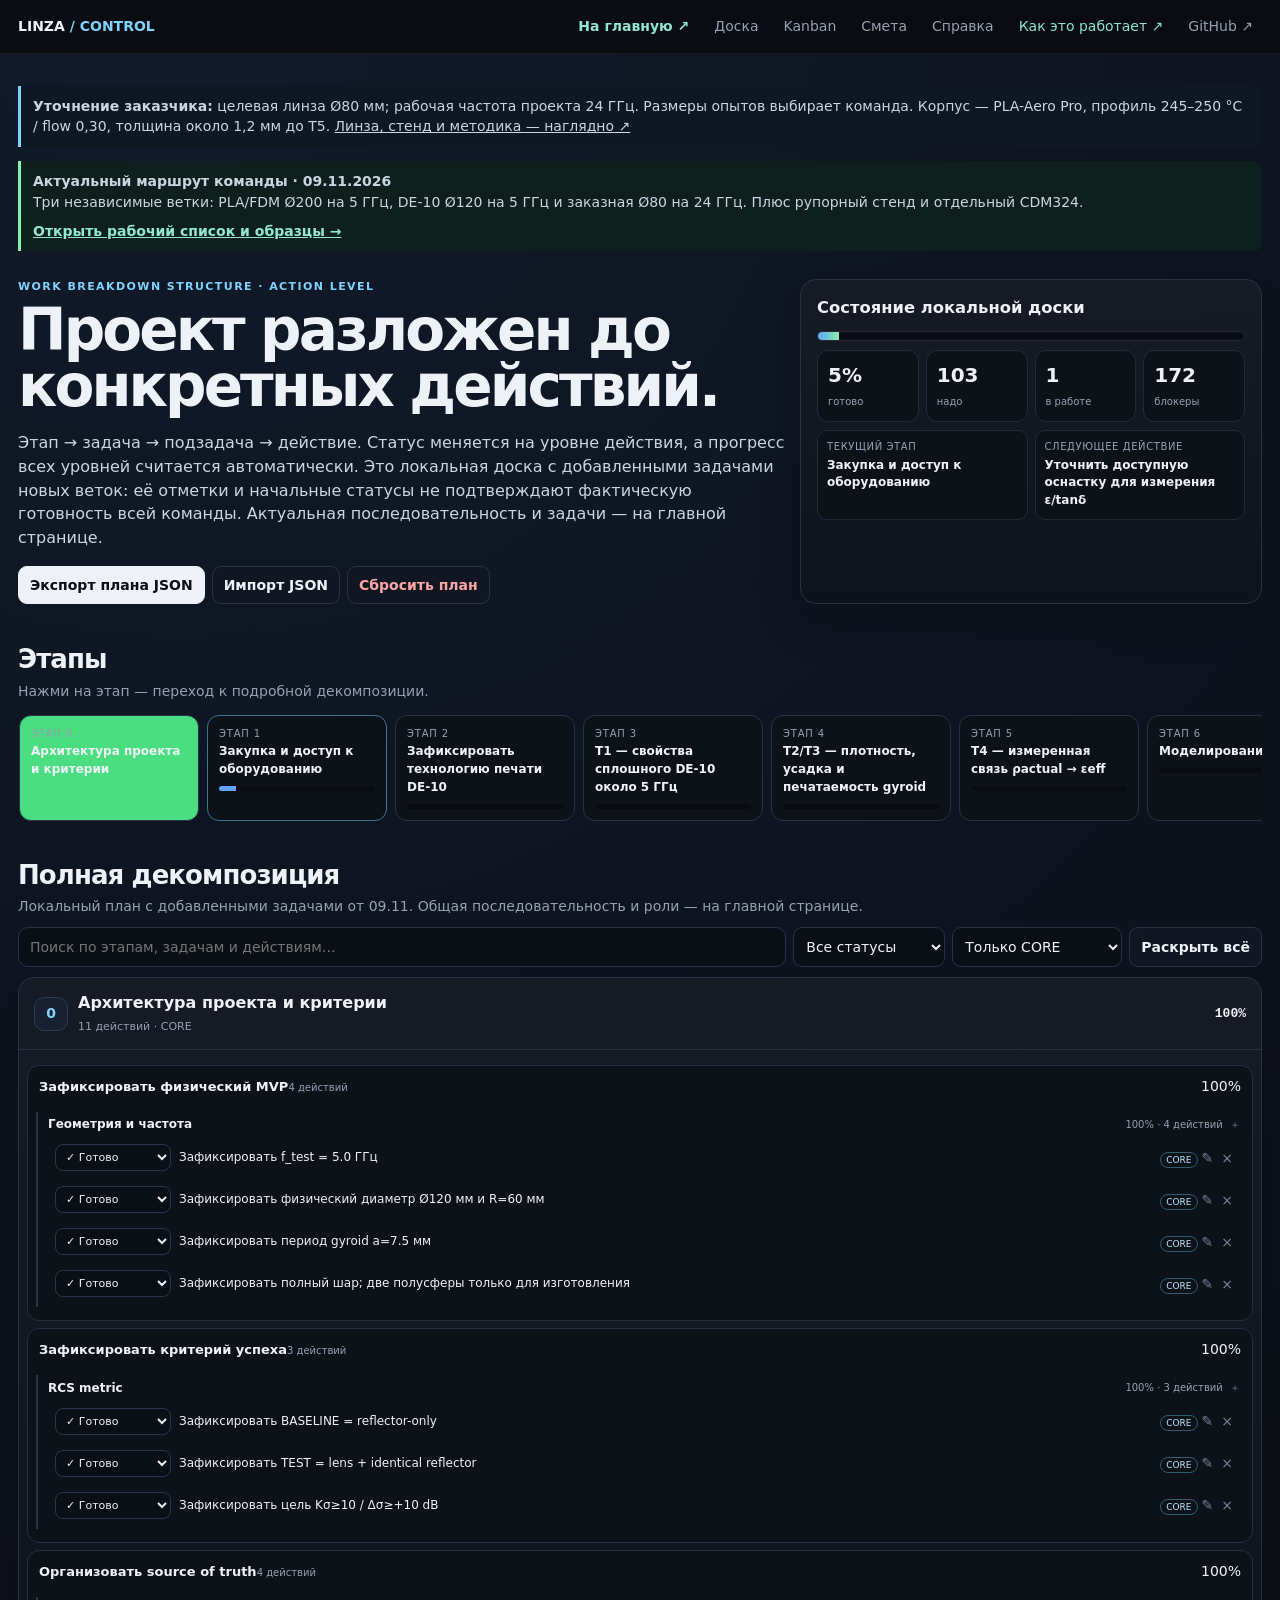
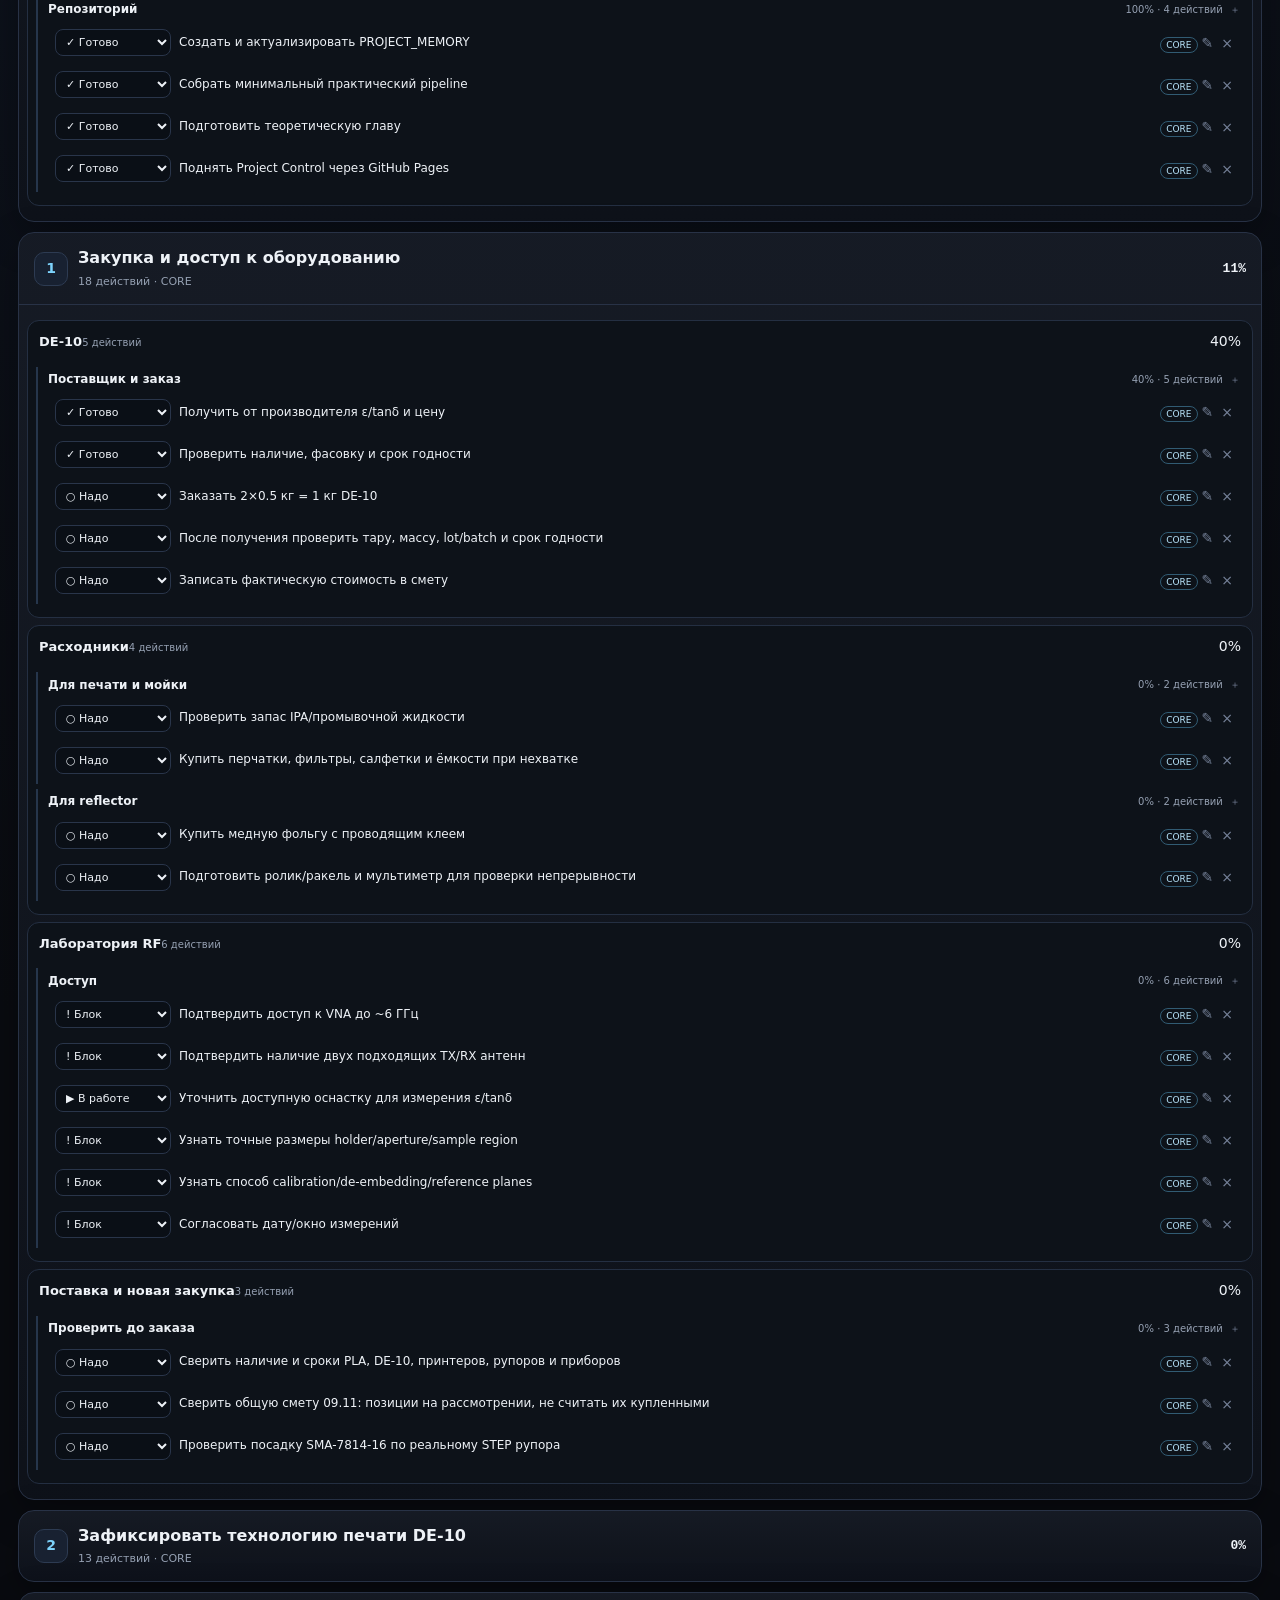
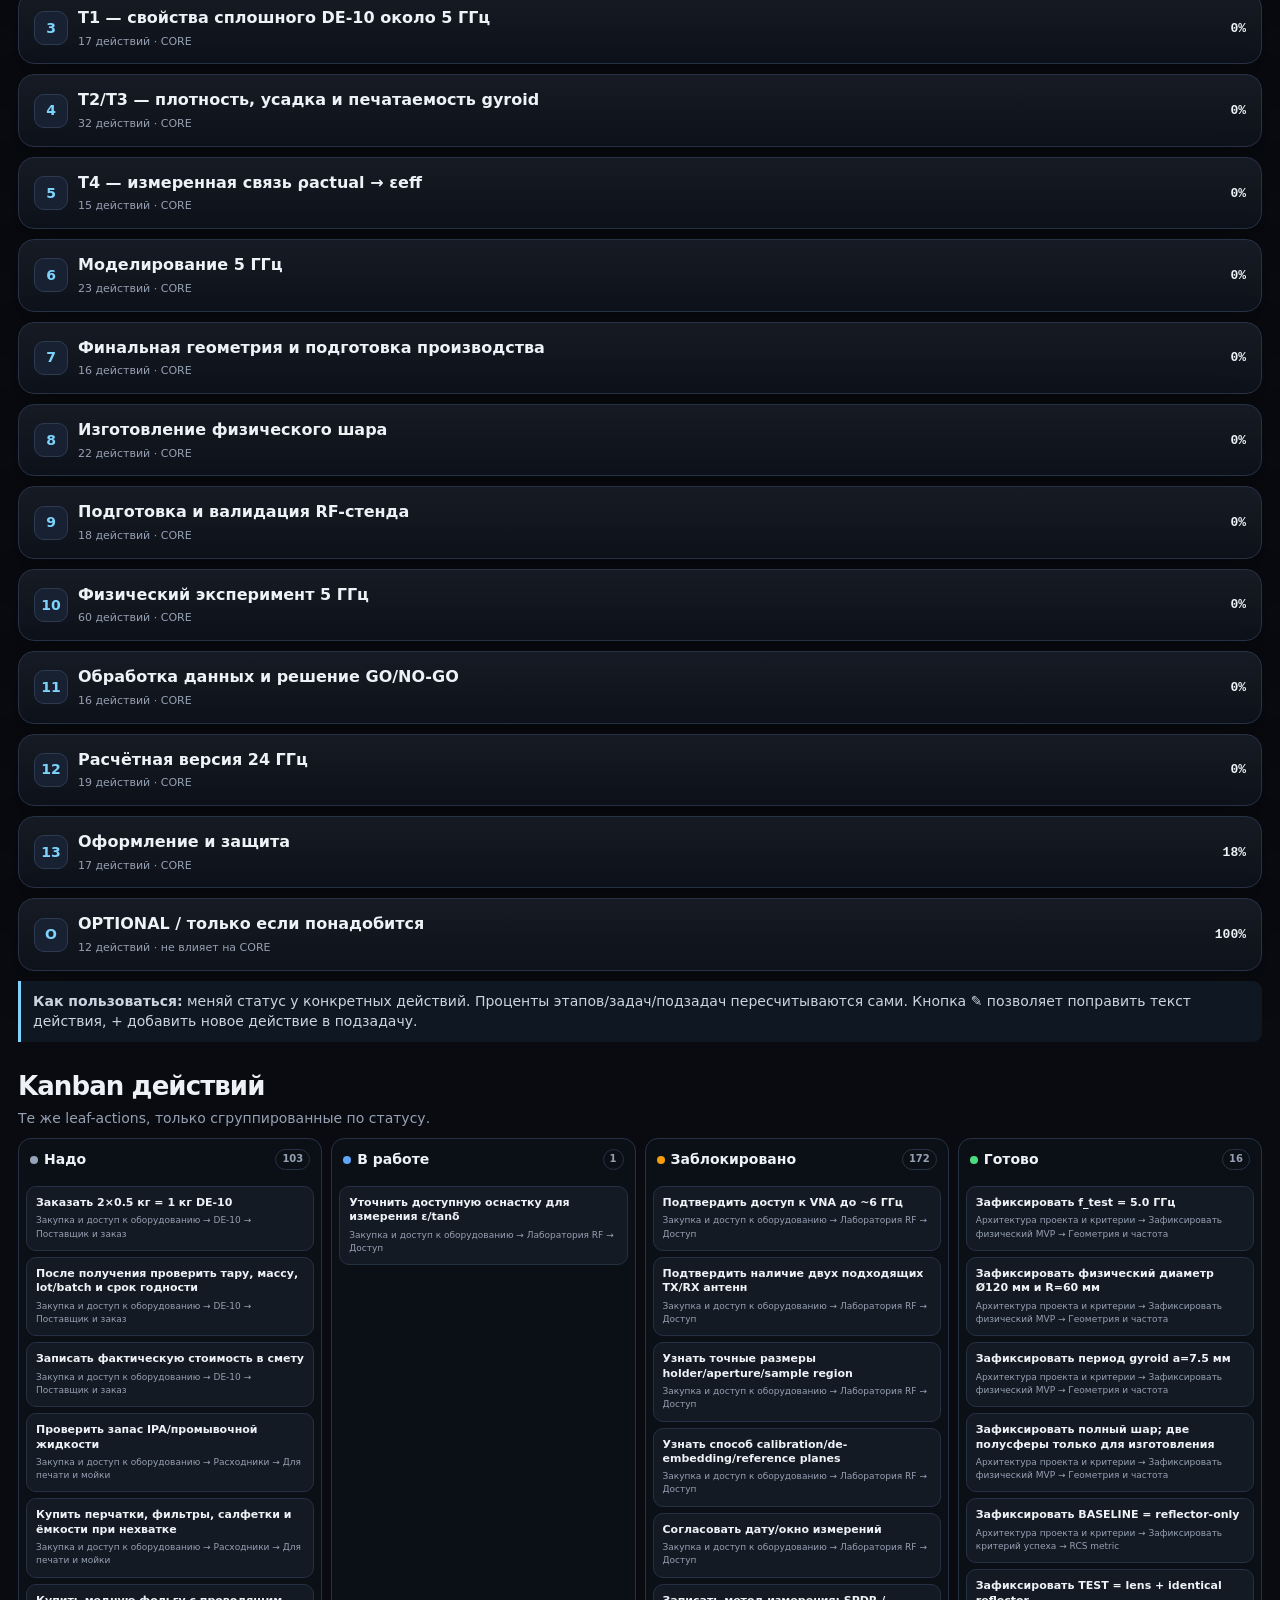
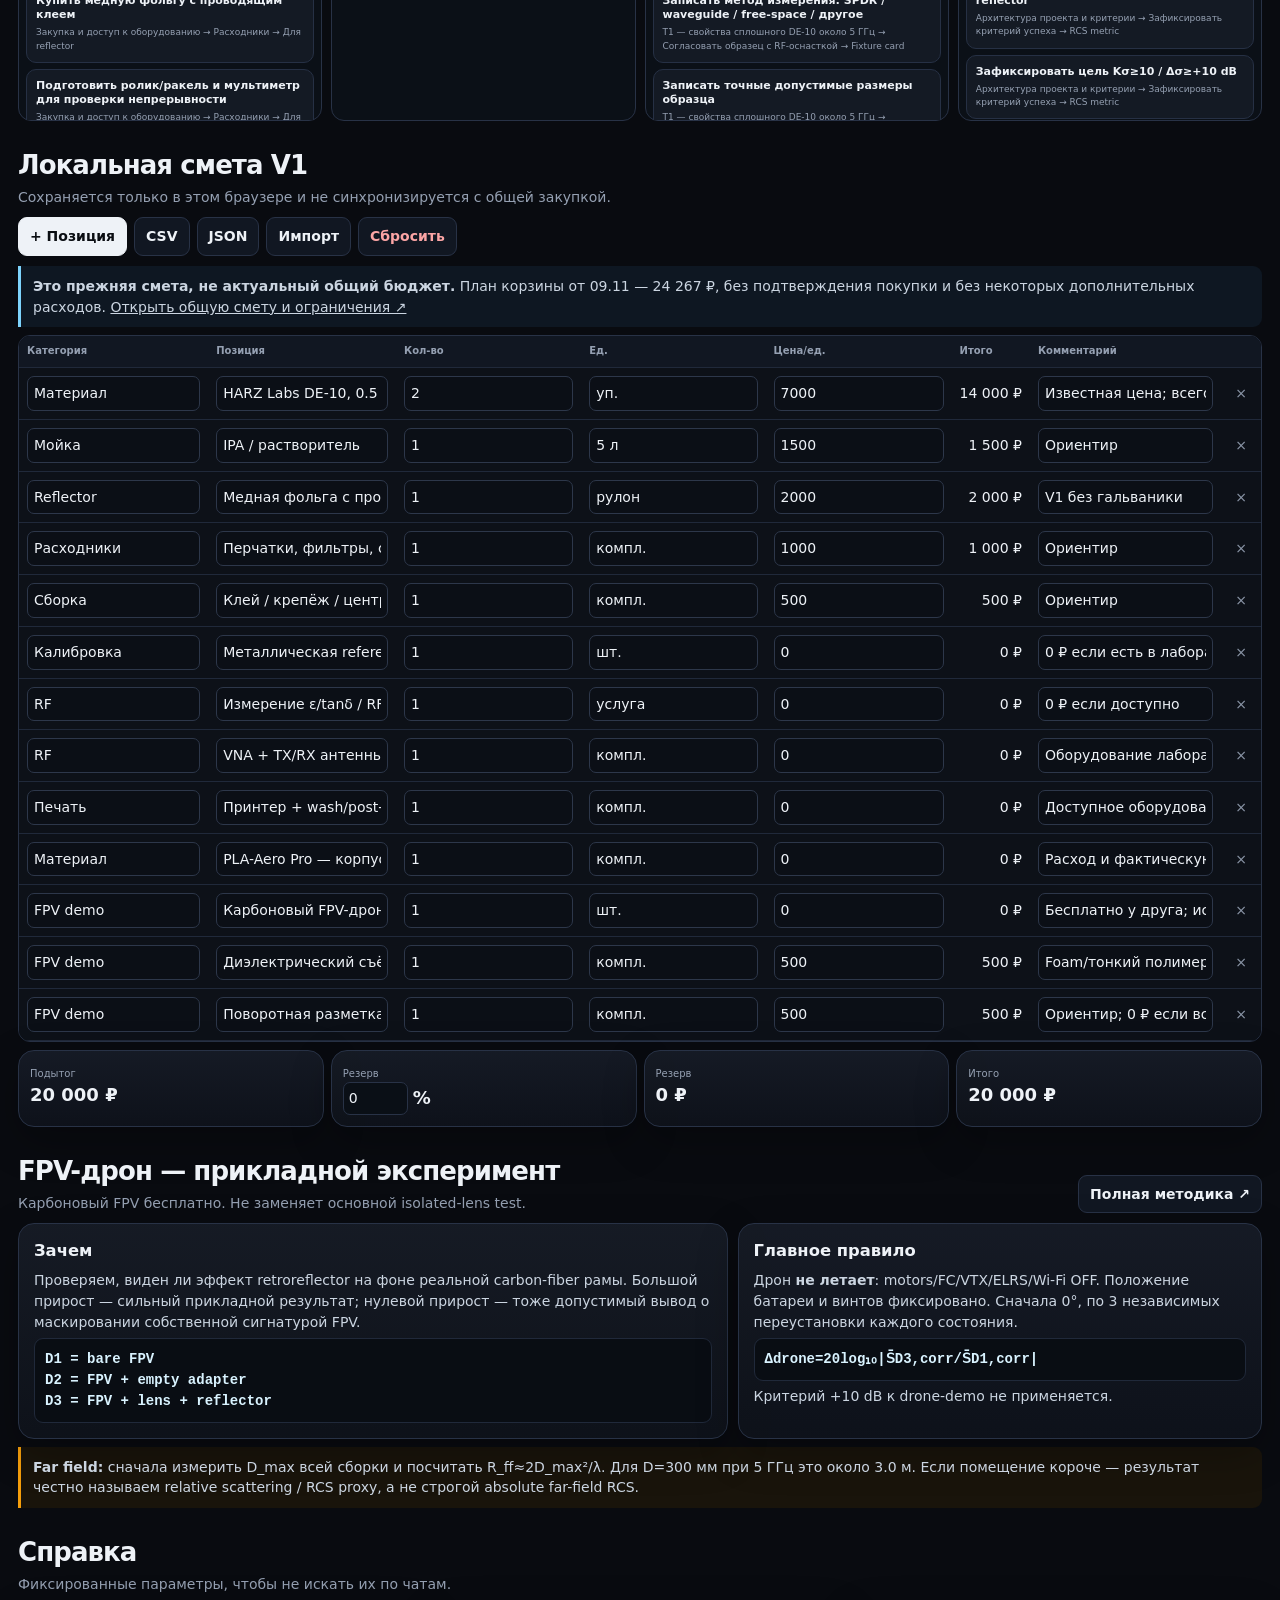
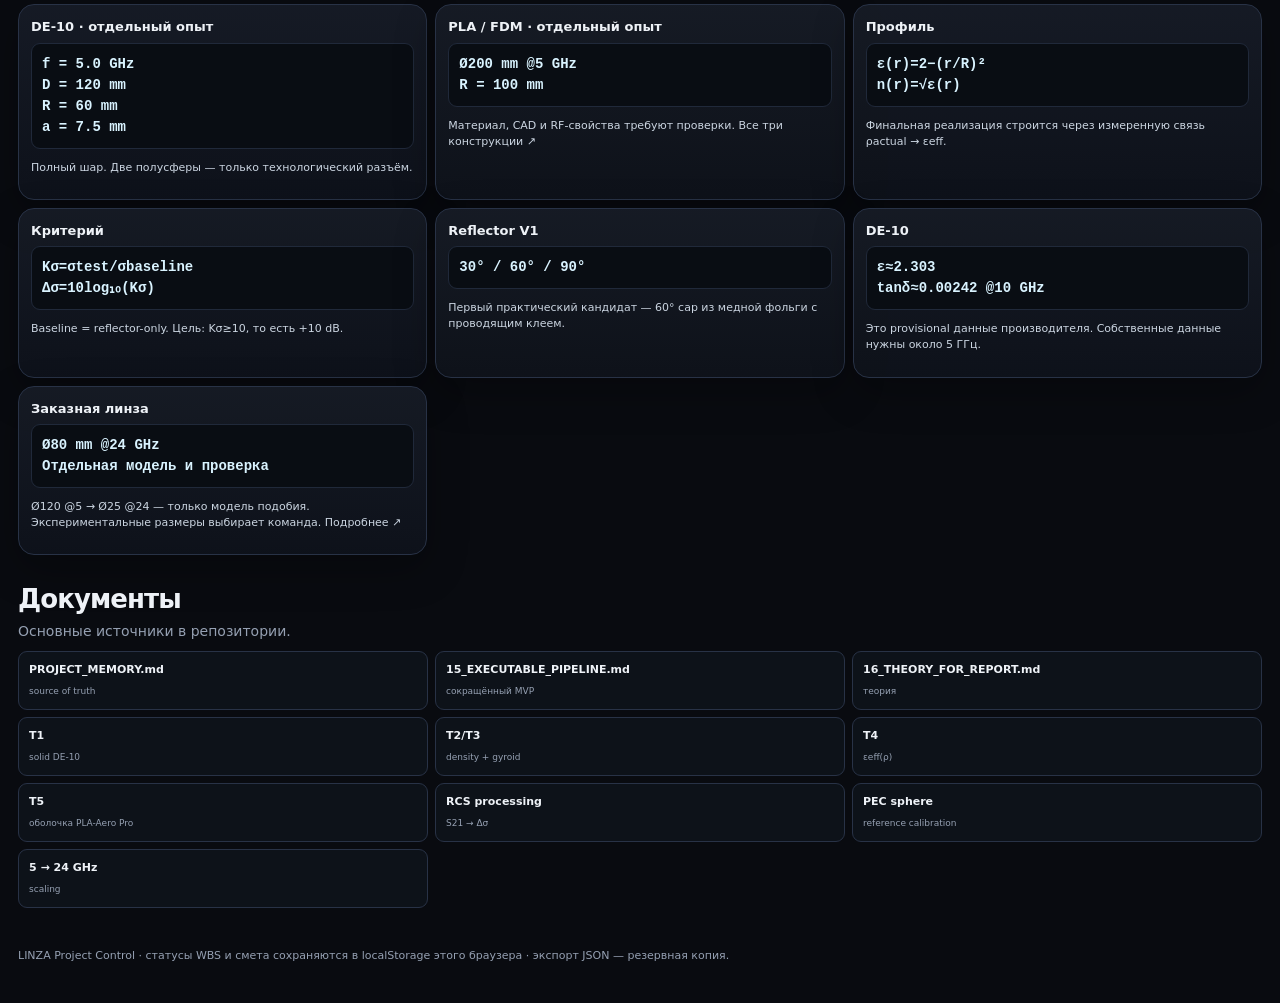
==== site/board.html @ ed00ce86 "Redesign project homepage around actionable work" ====
<!doctype html>
<html lang="ru">
<head>
<meta charset="utf-8"><meta name="viewport" content="width=device-width,initial-scale=1"><meta name="color-scheme" content="dark"><title>LINZA — Project Control</title>
<style>
:root{--bg:#090b10;--p:#11151d;--p2:#161b25;--line:#283246;--text:#eef2f7;--muted:#95a0b2;--blue:#7dd3fc;--green:#86efac;--yellow:#fde68a;--red:#fca5a5;--violet:#c4b5fd;--r:16px;--shadow:0 14px 40px rgba(0,0,0,.28)}
*{box-sizing:border-box}html{scroll-behavior:smooth}body{margin:0;background:radial-gradient(circle at 14% 0,#111a2b 0,#090b10 35%),var(--bg);color:var(--text);font:14px/1.48 Inter,ui-sans-serif,system-ui,-apple-system,Segoe UI,Roboto,Arial,sans-serif}a{color:inherit;text-decoration:none}button,input,select{font:inherit}.mono{font-family:ui-monospace,SFMono-Regular,Consolas,monospace}.wrap{max-width:1480px;margin:auto;padding:18px}.top{position:sticky;top:0;z-index:50;background:rgba(9,11,16,.91);backdrop-filter:blur(16px);border-bottom:1px solid rgba(255,255,255,.06)}.topin{max-width:1480px;margin:auto;padding:9px 18px;display:flex;align-items:center;gap:7px;overflow:auto;white-space:nowrap}.brand{font-weight:900;margin-right:auto}.brand span{color:var(--blue)}.nav{padding:7px 9px;border-radius:9px;color:var(--muted)}.nav:hover{background:#171d29;color:var(--text)}
.hero{padding:28px 0 16px;display:grid;grid-template-columns:1.25fr .75fr;gap:12px}.eyebrow{font-size:11px;color:var(--blue);letter-spacing:.13em;text-transform:uppercase;font-weight:850}.hero h1{font-size:clamp(34px,5vw,58px);line-height:.98;letter-spacing:-.05em;margin:6px 0 12px}.hero p{font-size:16px;color:#cbd5e1;max-width:850px}.card{background:linear-gradient(180deg,rgba(22,27,37,.97),rgba(14,18,26,.97));border:1px solid var(--line);border-radius:var(--r);box-shadow:var(--shadow)}.dash{padding:16px}.dash h3{margin:0 0 10px}.progress{height:10px;background:#090d13;border:1px solid #202a3a;border-radius:99px;overflow:hidden}.progress>i{display:block;height:100%;background:linear-gradient(90deg,#60a5fa,#86efac);width:0}.metrics{display:grid;grid-template-columns:repeat(4,1fr);gap:7px;margin-top:9px}.metric{padding:10px;border-radius:11px;background:#0d1219;border:1px solid #202a3a}.metric b{font-size:20px;display:block}.metric span{font-size:10px;color:var(--muted)}.nextbox{display:grid;grid-template-columns:1fr 1fr;gap:7px;margin-top:8px}.next{padding:9px;border-radius:10px;background:#0d1219;border:1px solid #202a3a}.next span{font-size:10px;color:var(--muted);text-transform:uppercase;letter-spacing:.06em;display:block}.next b{font-size:12px;display:block;margin-top:2px}
section{padding:20px 0 5px;scroll-margin-top:58px}.head{display:flex;align-items:end;justify-content:space-between;gap:12px;margin-bottom:10px}.head h2{margin:0;font-size:26px;letter-spacing:-.035em}.head p{margin:2px 0 0;color:var(--muted)}.toolbar{display:flex;gap:7px;flex-wrap:wrap}.btn{border:1px solid var(--line);background:#111722;color:var(--text);padding:8px 11px;border-radius:9px;font-weight:750;cursor:pointer}.btn:hover{border-color:#4b5b78}.btn.primary{background:var(--text);color:#0b0e13;border-color:var(--text)}.btn.danger{color:var(--red)}.btn.small{padding:5px 8px;font-size:11px}.search{width:100%;padding:9px 11px;background:#0a0f16;border:1px solid var(--line);border-radius:10px;color:var(--text);outline:none}
.stagebar{display:flex;gap:8px;overflow:auto;padding:3px 1px 10px}.stagepill{min-width:180px;padding:11px;border:1px solid var(--line);border-radius:12px;background:#0d1219;cursor:pointer}.stagepill:hover{border-color:#465875}.stagepill .num{font-size:10px;color:var(--muted);text-transform:uppercase;letter-spacing:.08em}.stagepill b{display:block;font-size:12px;margin:2px 0 7px}.mini{height:5px;background:#080c12;border-radius:99px;overflow:hidden}.mini i{display:block;height:100%;background:#60a5fa}.stagepill.done .mini i{background:#4ade80}.stagepill.current{border-color:#3e7595}.stagepill.optional{opacity:.72}
.filters{display:grid;grid-template-columns:1fr auto auto auto;gap:7px;margin-bottom:10px}.filters select{background:#0a0f16;color:var(--text);border:1px solid var(--line);border-radius:9px;padding:8px}
.stage{margin:10px 0}.stage>summary{list-style:none;cursor:pointer;padding:13px 15px;display:flex;align-items:center;gap:10px}.stage>summary::-webkit-details-marker{display:none}.stage-num{width:34px;height:34px;border-radius:10px;background:#182131;border:1px solid #2d3b52;display:grid;place-items:center;font-weight:900;color:var(--blue)}.stage-title{min-width:0;flex:1}.stage-title b{display:block;font-size:16px}.stage-title span{font-size:11px;color:var(--muted)}.stage-pct{font:800 13px ui-monospace,SFMono-Regular,Consolas,monospace}.stage-body{border-top:1px solid var(--line);padding:8px}.task{border:1px solid #242f42;border-radius:12px;background:#0d1219;margin:7px 0}.task-head{padding:10px 11px;display:grid;grid-template-columns:1fr auto;gap:10px;align-items:center}.task-head b{font-size:13px}.task-head span{color:var(--muted);font-size:10px}.task-progress{min-width:92px;text-align:right}.subtasks{padding:0 8px 8px}.sub{border-left:2px solid #26364c;margin:5px 0;padding:4px 0 4px 10px}.sub-head{display:flex;justify-content:space-between;gap:8px;align-items:center;margin-bottom:4px}.sub-head b{font-size:12px}.sub-head span{font-size:10px;color:var(--muted)}.actions{display:grid;gap:3px}.action{display:grid;grid-template-columns:116px 1fr auto;gap:8px;align-items:center;padding:6px 7px;border-radius:8px}.action:hover{background:#131a25}.action select{width:116px;padding:5px 6px;border-radius:8px;background:#0a0f16;color:var(--text);border:1px solid #29354a;font-size:11px}.action-text{font-size:12px}.action-text.optional{color:#8e99aa}.badge{font-size:9px;padding:2px 5px;border:1px solid #36445a;border-radius:99px;color:#aeb9c8}.badge.core{color:#bae6fd;border-color:#315b73}.badge.opt{color:#c4b5fd;border-color:#53456f}.actbtn{border:0;background:transparent;color:#758198;cursor:pointer;padding:2px 4px}.actbtn:hover{color:var(--text)}
.kanban{display:grid;grid-template-columns:repeat(4,minmax(250px,1fr));gap:9px}.kcol{background:#0b1017;border:1px solid var(--line);border-radius:13px;min-height:260px}.khead{padding:10px 11px;display:flex;justify-content:space-between;align-items:center;font-weight:800}.klist{padding:0 7px 7px;max-height:540px;overflow:auto}.kcard{padding:9px;margin:6px 0;background:#141a24;border:1px solid #263044;border-radius:10px;cursor:pointer}.kcard:hover{border-color:#465974}.kcard b{display:block;font-size:11px;line-height:1.3}.kcard span{font-size:9px;color:var(--muted);display:block;margin-top:4px}.dot{width:8px;height:8px;border-radius:50%;display:inline-block;margin-right:6px}.todo{background:#94a3b8}.doing{background:#60a5fa}.blocked{background:#f59e0b}.done{background:#4ade80}.count{font-size:10px;color:var(--muted);padding:2px 6px;border:1px solid var(--line);border-radius:99px}
.grid2{display:grid;grid-template-columns:1.15fr .85fr;gap:10px}.box{padding:15px}.box h3{margin:0 0 7px}.box p{margin:5px 0;color:#cbd5e1}.formula{font:600 14px/1.5 ui-monospace,SFMono-Regular,Consolas,monospace;background:#090d13;border:1px solid #20293a;padding:10px;border-radius:9px;color:#d9f3ff;overflow:auto}.note{border-left:3px solid var(--blue);padding:10px 12px;background:#0e1722;border-radius:0 9px 9px 0;color:#cbd5e1}.note.warn{border-left-color:#f59e0b;background:#19140b}
.budget-toolbar{display:flex;gap:7px;flex-wrap:wrap;margin-bottom:10px}.budget-wrap{overflow:auto;border:1px solid var(--line);border-radius:12px}.budget-table{width:100%;border-collapse:collapse;min-width:900px;background:#0d1118}.budget-table th,.budget-table td{padding:8px;border-bottom:1px solid #20293a;text-align:left}.budget-table th{font-size:10px;color:var(--muted);background:#111722}.budget-table input{width:100%;border:1px solid #2d374a;border-radius:7px;padding:6px;background:#0b0f16;color:var(--text)}.money{text-align:right!important;white-space:nowrap}.row-del{border:0;background:transparent;color:#8994a5;cursor:pointer}.budget-summary{display:grid;grid-template-columns:repeat(4,1fr);gap:7px;margin-top:8px}.sum{padding:11px}.sum span{font-size:10px;color:var(--muted)}.sum b{display:block;font-size:18px}.reserve-input{display:flex;gap:5px;align-items:center}.reserve-input input{width:65px;padding:5px;background:#0a0f16;border:1px solid var(--line);color:var(--text);border-radius:7px}
.refgrid{display:grid;grid-template-columns:repeat(3,1fr);gap:8px}.ref{padding:12px}.ref h3{margin:0 0 6px;font-size:13px}.ref p{font-size:11px;color:#cbd5e1}.files{display:grid;grid-template-columns:repeat(3,1fr);gap:7px}.file{padding:10px;border:1px solid var(--line);border-radius:9px;background:#0d1219}.file:hover{border-color:#485976}.file b{display:block;font-size:11px}.file span{font-size:9px;color:var(--muted)}footer{padding:35px 0 20px;color:var(--muted);font-size:11px}
@media(max-width:1100px){.hero{grid-template-columns:1fr}.kanban{grid-template-columns:repeat(2,1fr)}.files{grid-template-columns:repeat(2,1fr)}}@media(max-width:720px){.wrap{padding:12px}.topin{padding:8px 12px}.metrics{grid-template-columns:repeat(2,1fr)}.nextbox{grid-template-columns:1fr}.filters{grid-template-columns:1fr 1fr}.filters .search{grid-column:1/-1}.action{grid-template-columns:98px 1fr auto}.action select{width:98px}.kanban{display:flex;overflow:auto}.kcol{min-width:82vw}.grid2,.refgrid{grid-template-columns:1fr}.budget-summary{grid-template-columns:repeat(2,1fr)}.files{grid-template-columns:1fr}}
</style>
</head>
<body>
<div class="top"><div class="topin"><div class="brand">LINZA <span>/ CONTROL</span></div><a class="nav" href="./index.html" style="color:#91e7d2;font-weight:800">На главную ↗</a><a class="nav" href="#plan">Доска</a><a class="nav" href="#kanban">Kanban</a><a class="nav" href="#budget">Смета</a><a class="nav" href="#reference">Справка</a><a class="nav" href="./explain.html" style="color:#86e7d3">Как это работает ↗</a><a class="nav" href="https://github.com/dikobrazuka/linza" target="_blank">GitHub ↗</a></div></div>
<main class="wrap">
<div class="note" style="margin-top:14px"><b>Уточнение заказчика:</b> целевая линза Ø80 мм; рабочая частота проекта 24 ГГц. Размеры опытов выбирает команда. Корпус — PLA-Aero Pro, профиль 245–250 °C / flow 0,30, толщина около 1,2 мм до T5. <a href="./explain.html#scale" style="text-decoration:underline">Линза, стенд и методика — наглядно ↗</a></div>
<div class="note" style="margin-top:14px;border-left-color:#86efac;background:#0d201d"><b>Актуальный маршрут команды · 09.11.2026</b><br>Три независимые ветки: PLA/FDM Ø200 на 5 ГГц, DE-10 Ø120 на 5 ГГц и заказная Ø80 на 24 ГГц. Плюс рупорный стенд и отдельный CDM324. <a href="./index.html" style="display:inline-block;margin-top:8px;color:#91e7d2;font-weight:800;text-decoration:underline">Открыть рабочий список и образцы →</a></div>
<header class="hero"><div><div class="eyebrow">WORK BREAKDOWN STRUCTURE · ACTION LEVEL</div><h1>Проект разложен до конкретных действий.</h1><p>Этап → задача → подзадача → действие. Статус меняется на уровне действия, а прогресс всех уровней считается автоматически. Это локальная доска с добавленными задачами новых веток: её отметки и начальные статусы не подтверждают фактическую готовность всей команды. Актуальная последовательность и задачи — на главной странице.</p><div class="toolbar"><button class="btn primary" id="exportPlan">Экспорт плана JSON</button><button class="btn" id="importPlanBtn">Импорт JSON</button><input id="importPlanFile" type="file" accept="application/json,.json" hidden><button class="btn danger" id="resetPlan">Сбросить план</button></div></div><div class="card dash"><h3>Состояние локальной доски</h3><div class="progress"><i id="overallBar"></i></div><div class="metrics"><div class="metric"><b id="overallPct">0%</b><span>готово</span></div><div class="metric"><b id="todoN">0</b><span>надо</span></div><div class="metric"><b id="doingN">0</b><span>в работе</span></div><div class="metric"><b id="blockedN">0</b><span>блокеры</span></div></div><div class="nextbox"><div class="next"><span>Текущий этап</span><b id="currentStage">—</b></div><div class="next"><span>Следующее действие</span><b id="nextAction">—</b></div></div></div></header>

<section><div class="head"><div><h2>Этапы</h2><p>Нажми на этап — переход к подробной декомпозиции.</p></div></div><div class="stagebar" id="stagebar"></div></section>

<section id="plan"><div class="head"><div><h2>Полная декомпозиция</h2><p>Локальный план с добавленными задачами от 09.11. Общая последовательность и роли — на главной странице.</p></div></div><div class="filters"><input class="search" id="planSearch" placeholder="Поиск по этапам, задачам и действиям…"><select id="statusFilter"><option value="all">Все статусы</option><option value="todo">Надо сделать</option><option value="doing">В работе</option><option value="blocked">Заблокировано</option><option value="done">Готово</option></select><select id="scopeFilter"><option value="core">Только CORE</option><option value="all">CORE + OPTIONAL</option><option value="optional">Только OPTIONAL</option></select><button class="btn" id="expandAll">Раскрыть всё</button></div><div id="planRoot"></div><div class="note" style="margin-top:9px"><b>Как пользоваться:</b> меняй статус у конкретных действий. Проценты этапов/задач/подзадач пересчитываются сами. Кнопка ✎ позволяет поправить текст действия, + добавить новое действие в подзадачу.</div></section>

<section id="kanban"><div class="head"><div><h2>Kanban действий</h2><p>Те же leaf-actions, только сгруппированные по статусу.</p></div></div><div class="kanban" id="kanbanRoot"></div></section>

<section id="budget"><div class="head"><div><h2>Локальная смета V1</h2><p>Сохраняется только в этом браузере и не синхронизируется с общей закупкой.</p></div></div><div class="budget-toolbar"><button class="btn primary" id="addBudgetRow">+ Позиция</button><button class="btn" id="exportBudgetCsv">CSV</button><button class="btn" id="exportBudgetJson">JSON</button><button class="btn" id="importBudgetBtn">Импорт</button><input type="file" id="importBudgetFile" accept="application/json,.json" hidden><button class="btn danger" id="resetBudget">Сбросить</button></div><div class="note" style="margin-bottom:8px"><b>Это прежняя смета, не актуальный общий бюджет.</b> План корзины от 09.11 — 24 267 ₽, без подтверждения покупки и без некоторых дополнительных расходов. <a href="https://github.com/dikobrazuka/linza/blob/main/budget/MASTER_BOM_AND_COST_2026-11-09.md" style="text-decoration:underline">Открыть общую смету и ограничения ↗</a></div><div class="budget-wrap"><table class="budget-table"><thead><tr><th>Категория</th><th>Позиция</th><th>Кол-во</th><th>Ед.</th><th>Цена/ед.</th><th>Итого</th><th>Комментарий</th><th></th></tr></thead><tbody id="budgetBody"></tbody></table></div><div class="budget-summary"><div class="card sum"><span>Подытог</span><b id="budgetSubtotal">0 ₽</b></div><div class="card sum"><span>Резерв</span><div class="reserve-input"><input id="budgetReserve" type="number" min="0" max="100" value="15"><b>%</b></div></div><div class="card sum"><span>Резерв</span><b id="budgetReserveValue">0 ₽</b></div><div class="card sum"><span>Итого</span><b id="budgetTotal">0 ₽</b></div></div></section>

<section id="reference"><div class="head"><div><h2>Справка</h2><p>Фиксированные параметры, чтобы не искать их по чатам.</p></div></div><div class="refgrid"><div class="card ref"><h3>DE-10 · отдельный опыт</h3><div class="formula">f = 5.0 GHz<br>D = 120 mm<br>R = 60 mm<br>a = 7.5 mm</div><p>Полный шар. Две полусферы — только технологический разъём.</p></div><div class="card ref"><h3>PLA / FDM · отдельный опыт</h3><div class="formula">Ø200 mm @5 GHz<br>R = 100 mm</div><p>Материал, CAD и RF-свойства требуют проверки. <a href="./team.html#designs">Все три конструкции ↗</a></p></div><div class="card ref"><h3>Профиль</h3><div class="formula">ε(r)=2−(r/R)²<br>n(r)=√ε(r)</div><p>Финальная реализация строится через измеренную связь ρactual → εeff.</p></div><div class="card ref"><h3>Критерий</h3><div class="formula">Kσ=σtest/σbaseline<br>Δσ=10log₁₀(Kσ)</div><p>Baseline = reflector-only. Цель: Kσ≥10, то есть +10 dB.</p></div><div class="card ref"><h3>Reflector V1</h3><div class="formula">30° / 60° / 90°</div><p>Первый практический кандидат — 60° cap из медной фольги с проводящим клеем.</p></div><div class="card ref"><h3>DE-10</h3><div class="formula">ε≈2.303<br>tanδ≈0.00242 @10 GHz</div><p>Это provisional данные производителя. Собственные данные нужны около 5 ГГц.</p></div><div class="card ref"><h3>Заказная линза</h3><div class="formula">Ø80 mm @24 GHz<br>Отдельная модель и проверка</div><p>Ø120 @5 → Ø25 @24 — только модель подобия. Экспериментальные размеры выбирает команда. <a href="./explain.html#scale">Подробнее ↗</a></p></div></div></section>

<section><div class="head"><div><h2>Документы</h2><p>Основные источники в репозитории.</p></div></div><div class="files"><a class="file" href="https://github.com/dikobrazuka/linza/blob/main/PROJECT_MEMORY.md" target="_blank"><b>PROJECT_MEMORY.md</b><span>source of truth</span></a><a class="file" href="https://github.com/dikobrazuka/linza/blob/main/docs/15_EXECUTABLE_PIPELINE.md" target="_blank"><b>15_EXECUTABLE_PIPELINE.md</b><span>сокращённый MVP</span></a><a class="file" href="https://github.com/dikobrazuka/linza/blob/main/docs/16_THEORY_FOR_REPORT.md" target="_blank"><b>16_THEORY_FOR_REPORT.md</b><span>теория</span></a><a class="file" href="https://github.com/dikobrazuka/linza/blob/main/docs/08_DE10_SPDR_T1_PROTOCOL.md" target="_blank"><b>T1</b><span>solid DE-10</span></a><a class="file" href="https://github.com/dikobrazuka/linza/blob/main/docs/09_DE10_GYROID_T2_T3_PROTOCOL.md" target="_blank"><b>T2/T3</b><span>density + gyroid</span></a><a class="file" href="https://github.com/dikobrazuka/linza/blob/main/docs/12_T4_RF_GYROID_PROTOCOL.md" target="_blank"><b>T4</b><span>εeff(ρ)</span></a><a class="file" href="https://github.com/dikobrazuka/linza/blob/main/docs/18_PLA_AERO_SHELL_T5_PROTOCOL.md" target="_blank"><b>T5</b><span>оболочка PLA-Aero Pro</span></a><a class="file" href="https://github.com/dikobrazuka/linza/blob/main/docs/13_RCS_S21_PROCESSING.md" target="_blank"><b>RCS processing</b><span>S21 → Δσ</span></a><a class="file" href="https://github.com/dikobrazuka/linza/blob/main/docs/14_PEC_SPHERE_REFERENCE.md" target="_blank"><b>PEC sphere</b><span>reference calibration</span></a><a class="file" href="https://github.com/dikobrazuka/linza/blob/main/docs/10_SCALING_5_TO_24.md" target="_blank"><b>5 → 24 GHz</b><span>scaling</span></a></div></section>
<footer>LINZA Project Control · статусы WBS и смета сохраняются в localStorage этого браузера · экспорт JSON — резервная копия.</footer>
</main>
<script>
const PLAN_KEY='linza-wbs-v1',BUDGET_KEY='linza-budget-v1',RESERVE_KEY='linza-budget-reserve-v1';
const A=(id,text,status='todo',scope='core')=>({id,text,status,scope});
const defaultPlan=[
{ id:'S0',title:'Архитектура проекта и критерии',scope:'core',tasks:[
 {title:'Зафиксировать физический MVP',subs:[{title:'Геометрия и частота',actions:[A('a001','Зафиксировать f_test = 5.0 ГГц','done'),A('a002','Зафиксировать физический диаметр Ø120 мм и R=60 мм','done'),A('a003','Зафиксировать период gyroid a=7.5 мм','done'),A('a004','Зафиксировать полный шар; две полусферы только для изготовления','done')]}]},
 {title:'Зафиксировать критерий успеха',subs:[{title:'RCS metric',actions:[A('a005','Зафиксировать BASELINE = reflector-only','done'),A('a006','Зафиксировать TEST = lens + identical reflector','done'),A('a007','Зафиксировать цель Kσ≥10 / Δσ≥+10 dB','done')]}]},
 {title:'Организовать source of truth',subs:[{title:'Репозиторий',actions:[A('a008','Создать и актуализировать PROJECT_MEMORY','done'),A('a009','Собрать минимальный практический pipeline','done'),A('a010','Подготовить теоретическую главу','done'),A('a011','Поднять Project Control через GitHub Pages','done')]}]}
]},
{ id:'S1',title:'Закупка и доступ к оборудованию',scope:'core',tasks:[
 {title:'DE-10',subs:[{title:'Поставщик и заказ',actions:[A('a101','Получить от производителя ε/tanδ и цену','done'),A('a102','Проверить наличие, фасовку и срок годности','done'),A('a103','Заказать 2×0.5 кг = 1 кг DE-10'),A('a104','После получения проверить тару, массу, lot/batch и срок годности'),A('a105','Записать фактическую стоимость в смету')]}]},
 {title:'Расходники',subs:[{title:'Для печати и мойки',actions:[A('a106','Проверить запас IPA/промывочной жидкости'),A('a107','Купить перчатки, фильтры, салфетки и ёмкости при нехватке')]},{title:'Для reflector',actions:[A('a108','Купить медную фольгу с проводящим клеем'),A('a109','Подготовить ролик/ракель и мультиметр для проверки непрерывности')]}]},
 {title:'Лаборатория RF',subs:[{title:'Доступ',actions:[A('a110','Подтвердить доступ к VNA до ~6 ГГц','blocked'),A('a111','Подтвердить наличие двух подходящих TX/RX антенн','blocked'),A('a112','Уточнить доступную оснастку для измерения ε/tanδ','doing'),A('a113','Узнать точные размеры holder/aperture/sample region','blocked'),A('a114','Узнать способ calibration/de-embedding/reference planes','blocked'),A('a115','Согласовать дату/окно измерений','blocked')]}]}
]},
{ id:'S2',title:'Зафиксировать технологию печати DE-10',scope:'core',tasks:[
 {title:'Принтер и профиль',subs:[{title:'Базовый процесс',actions:[A('a201','Выбрать конкретный MSLA/DLP-принтер'),A('a202','Зафиксировать layer height'),A('a203','Зафиксировать normal exposure и bottom exposure'),A('a204','Зафиксировать lift/retract settings'),A('a205','Зафиксировать orientation/support strategy для плоских coupons')]}]},
 {title:'Wash/Post-cure',subs:[{title:'Одинаковая обработка',actions:[A('a206','Зафиксировать состав/свежесть промывки'),A('a207','Зафиксировать время промывки'),A('a208','Зафиксировать сушку перед post-cure'),A('a209','Зафиксировать UV wavelength/time/temperature post-cure'),A('a210','Записать профиль как PROFILE_DE10_V1')]}]},
 {title:'Контроль геометрии',subs:[{title:'Инструменты',actions:[A('a211','Проверить калибровку весов'),A('a212','Подготовить штангенциркуль/микрометр'),A('a213','Подготовить шаблон записи массы/размеров/фото')]}]}
]},
{ id:'S3',title:'T1 — свойства сплошного DE-10 около 5 ГГц',scope:'core',tasks:[
 {title:'Согласовать образец с RF-оснасткой',subs:[{title:'Fixture card',actions:[A('a301','Записать метод измерения: SPDR / waveguide / free-space / другое','blocked'),A('a302','Записать точные допустимые размеры образца','blocked'),A('a303','Записать требования к толщине и плоскостности','blocked'),A('a304','Записать calibration/de-embedding procedure','blocked')]}]},
 {title:'Изготовить solid coupons',subs:[{title:'CAD и печать',actions:[A('a305','Сделать CAD/слайс 3 рабочих пластин + 1 запасной при необходимости','blocked'),A('a306','Напечатать все образцы одним профилем','blocked'),A('a307','Промыть и post-cure одинаково','blocked'),A('a308','Выдержать одинаковое время перед измерением','blocked')]},{title:'QC',actions:[A('a309','Измерить толщину в нескольких точках','blocked'),A('a310','Взвесить и сфотографировать каждый образец','blocked'),A('a311','Отбраковать образец с пузырями/деформацией','blocked')]}]},
 {title:'Измерить εsolid и tanδ',subs:[{title:'RF measurement',actions:[A('a312','Откалибровать установку','blocked'),A('a313','Измерить каждый рабочий образец около 5 ГГц','blocked'),A('a314','Повторить установку образца для проверки повторяемости','blocked'),A('a315','Сохранить raw data без перезаписи','blocked'),A('a316','Посчитать среднее εsolid и tanδ','blocked'),A('a317','Зафиксировать значение для генератора и отчёта','blocked')]}]}
]},
{ id:'S4',title:'T2/T3 — плотность, усадка и печатаемость gyroid',scope:'core',tasks:[
 {title:'T2 — cured density и shrinkage',subs:[{title:'3 solid blocks',actions:[A('a401','Подготовить 3 кубоида 20×20×10 мм','blocked'),A('a402','Напечатать/промыть/post-cure одним профилем','blocked'),A('a403','Измерить X/Y/Z после post-cure','blocked'),A('a404','Взвесить каждый образец','blocked'),A('a405','Рассчитать cured density','blocked'),A('a406','Рассчитать shrinkage X/Y/Z','blocked')]}]},
 {title:'T3 — 5 uniform gyroid coupons',subs:[{title:'Геометрия',actions:[A('a407','Сгенерировать ρ=0.15 coupon','blocked'),A('a408','Сгенерировать ρ=0.30 coupon','blocked'),A('a409','Сгенерировать ρ=0.50 coupon','blocked'),A('a410','Сгенерировать ρ=0.65 coupon','blocked'),A('a411','Сгенерировать ρ=0.80 coupon','blocked'),A('a412','Проверить watertight/mesh/фактическую volume fraction до печати','blocked')]},{title:'Печать и мойка',actions:[A('a413','Напечатать 5 coupons','blocked'),A('a414','Промыть каждый до отсутствия жидкой смолы в каналах','blocked'),A('a415','Post-cure одинаково','blocked'),A('a416','Взвесить и измерить envelope каждого','blocked'),A('a417','Рассчитать ρactual каждого coupon','blocked')]},{title:'Manufacturability gate',actions:[A('a418','Проверить открытость каналов','blocked'),A('a419','Проверить отсутствие sheet fusion/разрывов','blocked'),A('a420','Определить минимальную успешную ρ','blocked'),A('a421','Определить максимальную успешную ρ','blocked'),A('a422','Зафиксировать рабочий диапазон ρmin..ρmax','blocked')]}]}
]},
{ id:'S5',title:'T4 — измеренная связь ρactual → εeff',scope:'core',tasks:[
 {title:'Подготовить RF coupons под реальную оснастку',subs:[{title:'Geometry lock',actions:[A('a501','Выбрать 5 успешных плотностей, покрывающих рабочий диапазон','blocked'),A('a502','Адаптировать размеры coupons под реальную fixture/aperture','blocked'),A('a503','Не менять a=7.5 мм без отдельного решения','blocked'),A('a504','Проверить, что propagation length достаточен для метода','blocked')]}]},
 {title:'Измерить RF response',subs:[{title:'Measurement series',actions:[A('a505','Снять empty/reference state','blocked'),A('a506','Измерить каждый coupon на одной frequency grid','blocked'),A('a507','Сделать минимум несколько reinsertion для оценки разброса','blocked'),A('a508','Сохранять complex raw S-parameters отдельно','blocked'),A('a509','Записать orientation каждого coupon','blocked')]}]},
 {title:'Получить calibration law',subs:[{title:'Processing',actions:[A('a510','Извлечь εeff для каждого ρactual','blocked'),A('a511','Проверить монотонность ρ→εeff','blocked'),A('a512','Если raw noisy — сохранить raw и сделать отдельный monotonic fit','blocked'),A('a513','Проверить, достигается ли ε≈2 около центра профиля','blocked'),A('a514','Сохранить DE10_GYROID_EPS_CAL_5GHz.csv','blocked'),A('a515','Подключить CSV к генератору линзы','blocked')]}]}
]},
{ id:'S6',title:'Моделирование 5 ГГц',scope:'core',tasks:[
 {title:'Проверить численный тракт',subs:[{title:'Meep',actions:[A('a601','Поднять/проверить environment-meep'),A('a602','Проверить reference scatterer / PEC sphere normalization'),A('a603','Проверить convergence по resolution/PML для выбранного кейса')]}]},
 {title:'Идеальная Ø120 Luneburg',subs:[{title:'Ideal model',actions:[A('a604','Запустить ideal continuous Ø120 @5 ГГц'),A('a605','Получить |E|² focus map'),A('a606','Определить положение фокуса и FWHM'),A('a607','Получить backscatter/RCS baseline для ideal model')]}]},
 {title:'Manufacturable model',subs:[{title:'Measured law',actions:[A('a608','Подставить измеренный ρ→εeff','blocked'),A('a609','Подставить реальные ρmin/ρmax','blocked'),A('a610','Подставить measured loss tanδ','blocked'),A('a611','Сравнить manufacturable vs ideal','blocked')]}]},
 {title:'Reflector optimization',subs:[{title:'Минимальный sweep',actions:[A('a612','Посчитать 30° reflector-only и lens+reflector'),A('a613','Посчитать 60° reflector-only и lens+reflector'),A('a614','Посчитать 90° reflector-only и lens+reflector'),A('a615','Сравнить Δσ и выбрать минимальный почти-оптимальный cap')]}]},
 {title:'Fallback diameter gate',subs:[{title:'Только если Ø120 не проходит',actions:[A('a616','Прогнать Ø150 мм','todo','optional'),A('a617','Прогнать Ø180 мм','todo','optional'),A('a618','Прогнать Ø240 мм reference','todo','optional'),A('a619','Выбрать минимальный проходящий D','todo','optional')]}]}
]},
{ id:'S7',title:'Финальная геометрия и подготовка производства',scope:'core',tasks:[
 {title:'Построить measured-law sphere',subs:[{title:'Gradient mapping',actions:[A('a701','Построить εtarget(r)=2−(r/R)²','blocked'),A('a702','Инвертировать measured εeff→ρ','blocked'),A('a703','Преобразовать ρ(r)→h(r)','blocked'),A('a704','Применить реальные ρmin/ρmax clamp','blocked'),A('a705','Рассчитать прогноз массы','blocked')]}]},
 {title:'CAD/mesh',subs:[{title:'Две технологические полусферы',actions:[A('a706','Сгенерировать верхнюю полусферу','blocked'),A('a707','Сгенерировать нижнюю полусферу','blocked'),A('a708','Добавить только необходимые alignment features','blocked'),A('a709','Обеспечить доступ для промывки внутренних каналов','blocked'),A('a710','Проверить watertight обеих mesh','blocked'),A('a711','Проверить минимальную стенку/feature','blocked'),A('a712','Проверить fit в build volume','blocked')]}]},
 {title:'Reflector hardware',subs:[{title:'Copper foil cap',actions:[A('a713','Зафиксировать выбранный half-angle после simulation','blocked'),A('a714','Построить выкройку лепестков фольги','blocked'),A('a715','Определить нахлёст лепестков','blocked'),A('a716','Определить границу cap на поверхности шара','blocked')]}]}
]},
{ id:'S8',title:'Изготовление физического шара',scope:'core',tasks:[
 {title:'Слайсинг',subs:[{title:'Перед печатью',actions:[A('a801','Импортировать обе полусферы в slicer','blocked'),A('a802','Выбрать ориентацию с минимальным риском trapped resin','blocked'),A('a803','Расставить supports вне критических RF-поверхностей по возможности','blocked'),A('a804','Проверить объём смолы и время печати','blocked'),A('a805','Сохранить финальный print profile/version','blocked')]}]},
 {title:'Печать',subs:[{title:'Upper/lower',actions:[A('a806','Напечатать первую полусферу','blocked'),A('a807','Осмотреть до мойки на gross defects','blocked'),A('a808','Напечатать вторую полусферу','blocked'),A('a809','Осмотреть до мойки','blocked')]}]},
 {title:'Wash/Post-cure',subs:[{title:'Очистка',actions:[A('a810','Промыть внешнюю поверхность','blocked'),A('a811','Промыть внутренние gyroid-каналы','blocked'),A('a812','Убедиться, что жидкая смола полностью удалена','blocked'),A('a813','Высушить перед post-cure','blocked'),A('a814','Post-cure по PROFILE_DE10_V1','blocked')]}]},
 {title:'QC и сборка',subs:[{title:'Геометрия',actions:[A('a815','Взвесить каждую полусферу','blocked'),A('a816','Измерить диаметр/овальность/стык','blocked'),A('a817','Сфотографировать поверхность и каналы','blocked'),A('a818','Собрать полный шар с минимальным зазором','blocked')]},{title:'Reflector',actions:[A('a819','Очистить заднюю поверхность cap','blocked'),A('a820','Наклеить медную фольгу лепестками','blocked'),A('a821','Разгладить складки/пузыри','blocked'),A('a822','Проверить электрическую непрерывность всего cap мультиметром','blocked')]}]}
]},
{ id:'S9',title:'Подготовка и валидация RF-стенда',scope:'core',tasks:[
 {title:'Механика стенда',subs:[{title:'Geometry',actions:[A('a901','Зафиксировать TX/RX положение и поляризацию','blocked'),A('a902','Подготовить low-scatter holder','blocked'),A('a903','Разметить target position и нулевой угол','blocked'),A('a904','Начать с distance 1.0–1.5 м','blocked')]}]},
 {title:'VNA',subs:[{title:'Measurement settings',actions:[A('a905','Зафиксировать start/stop frequency','blocked'),A('a906','Зафиксировать points/IFBW/power/averaging','blocked'),A('a907','Выполнить VNA calibration','blocked'),A('a908','Не менять cables/calibration между состояниями','blocked')]}]},
 {title:'Stand gate',subs:[{title:'До основного эксперимента',actions:[A('a909','Снять BACKGROUND','blocked'),A('a910','Поставить reference target и проверить signal above background','blocked'),A('a911','Проверить, что direct TX→RX coupling не доминирует','blocked'),A('a912','Проверить чувствительность результата к distance','blocked'),A('a913','Зафиксировать выбранную геометрию стенда','blocked'),A('a914','Заполнить RUN_META для финального запуска','blocked')]}]}
]},
{ id:'S10',title:'Физический эксперимент 5 ГГц',scope:'core',tasks:[
 {title:'Снять обязательные состояния',subs:[{title:'Raw acquisition',actions:[A('a1001','Снять финальный BACKGROUND.s2p','blocked'),A('a1002','Снять REFERENCE.s2p','blocked'),A('a1003','Снять BASELINE reflector-only — установка 1','blocked'),A('a1004','Полностью переустановить target и снять BASELINE — установка 2','blocked'),A('a1005','Переустановить target и снять BASELINE — установка 3','blocked'),A('a1006','Снять TEST lens+reflector — установка 1','blocked'),A('a1007','Переустановить и снять TEST — установка 2','blocked'),A('a1008','Переустановить и снять TEST — установка 3','blocked')]}]},
 {title:'Angular response',subs:[{title:'После центральной точки',actions:[A('a1009','Если 0° результат стабильный — измерить -30…+30° шаг 5°','blocked'),A('a1010','Сохранить angle metadata для каждого файла','blocked')]}]},
 {title:'Документация эксперимента',subs:[{title:'Evidence',actions:[A('a1011','Сфотографировать стенд целиком','blocked'),A('a1012','Сфотографировать положение target/holder','blocked'),A('a1013','Сохранить VNA settings screenshot/export','blocked'),A('a1014','Скопировать raw data в отдельную immutable папку','blocked')]}]}
]},
{ id:'S11',title:'Обработка данных и решение GO/NO-GO',scope:'core',tasks:[
 {title:'S21 processing',subs:[{title:'Relative RCS',actions:[A('a1101','Проверить одинаковую frequency grid всех .s2p','blocked'),A('a1102','Сделать complex background subtraction','blocked'),A('a1103','Обработать каждую BASELINE перестановку отдельно','blocked'),A('a1104','Обработать каждую TEST перестановку отдельно','blocked'),A('a1105','Посчитать Kσ(f)','blocked'),A('a1106','Посчитать ΔσdB(f)','blocked')]}]},
 {title:'Проверить устойчивость результата',subs:[{title:'Repeatability',actions:[A('a1107','Сравнить три BASELINE установки','blocked'),A('a1108','Сравнить три TEST установки','blocked'),A('a1109','Проверить влияние выбранного background','blocked'),A('a1110','Если применяется time gate — задокументировать окно из реальных данных','blocked')]}]},
 {title:'Сверить с моделью',subs:[{title:'Experiment vs Meep',actions:[A('a1111','Сравнить центральный Δσ с M9 model','blocked'),A('a1112','Сравнить angular trend с моделью при наличии sweep','blocked'),A('a1113','Объяснить расхождения через material/process/stand limitations','blocked')]}]},
 {title:'Принять решение',subs:[{title:'Project gate',actions:[A('a1114','Если Δσ≥+10 dB стабильно — зафиксировать GO','blocked'),A('a1115','Если <+10 dB — определить главный лимит: reflector/profile/D/stand','blocked'),A('a1116','Запустить только нужный corrective loop, а не весь R&D заново','blocked')]}]}
]},
{ id:'S12',title:'Расчётная версия 24 ГГц',scope:'core',tasks:[
 {title:'Заказная Ø80 мм и модель подобия',subs:[{title:'Geometry',actions:[A('a1201','Построить отдельную заказную модель Ø80 мм / 24 ГГц','blocked'),A('a1202','Отделить strict-scaled reference Ø25 мм от заказной Ø80 мм','blocked'),A('a1203','Выбрать период ячейки и reflector geometry для Ø80 мм','blocked')]}]},
 {title:'Manufacturability',subs:[{title:'Check',actions:[A('a1204','Проверить целевой диаметр заказной линзы 80 мм','blocked'),A('a1205','Оценить массу ≤300 г','blocked'),A('a1206','Проверить scaled minimum wall against printer capability','blocked')]}]},
 {title:'EM prediction',subs:[{title:'24 GHz model',actions:[A('a1207','Запустить отдельную Ø80-мм модель на 24 ГГц','blocked'),A('a1208','Сделать sensitivity по εsolid/material dispersion','blocked'),A('a1209','Сделать sensitivity по loss tanδ','blocked'),A('a1210','Отдельно пометить: физической 24-ГГц валидации нет','blocked')]}]}
]},
{ id:'S13',title:'Оформление и защита',scope:'core',tasks:[
 {title:'Пояснительная записка',subs:[{title:'Теория',actions:[A('a1301','Описать ЭПР/RCS и выбранный baseline','done'),A('a1302','Описать профиль Люнеберга и физику фокусировки','done'),A('a1303','Описать effective medium / gyroid approach','done')]},{title:'Методика',actions:[A('a1304','Описать материал и технологию печати'),A('a1305','Описать T1/T2/T3/T4'),A('a1306','Описать Meep model и reflector'),A('a1307','Описать RF-стенд и обработку S21')]},{title:'Результаты',actions:[A('a1308','Вставить measured ρ→εeff график','blocked'),A('a1309','Вставить focus map / simulation figures','blocked'),A('a1310','Вставить фото изготовленной линзы','blocked'),A('a1311','Вставить Δσ / Kσ графики эксперимента','blocked'),A('a1312','Вставить 24-ГГц calculated prediction','blocked')]}]},
 {title:'Защита',subs:[{title:'Слайды/демо',actions:[A('a1313','Собрать 8–12 ключевых слайдов'),A('a1314','Подготовить короткое объяснение «почему растёт ЭПР»'),A('a1315','Подготовить таблицу measured vs simulated'),A('a1316','Подготовить ограничения и честные допущения'),A('a1317','Подготовить фото/физический образец для демонстрации при возможности')]}]}
]},
{ id:'SO',title:'OPTIONAL / только если понадобится',scope:'optional',tasks:[
 {title:'Расширенная материалка',subs:[{title:'Дополнительная уверенность',actions:[A('o001','9-point density series вместо 5','todo','optional'),A('o002','Anisotropy measurements','todo','optional'),A('o003','2a/3a/4a finite-length study','todo','optional'),A('o004','Physical duplicate campaign','todo','optional')]}]},
 {title:'Расширенное моделирование',subs:[{title:'Research appendix',actions:[A('o005','Полный reflector sweep 15/30/45/60/90','todo','optional'),A('o006','Zoned 6/8/11 benchmark','todo','optional'),A('o007','Topology comparison Gyroid/Diamond/Schwarz-P','todo','optional'),A('o008','Full diameter gate 120/150/180/240','todo','optional')]}]},
 {title:'Расширенный эксперимент',subs:[{title:'Не для MVP',actions:[A('o009','Полный uncertainty budget','todo','optional'),A('o010','Angular sweep до ±60°','todo','optional'),A('o011','Физически изготовить 24-ГГц версию','todo','optional'),A('o012','Провести отдельную 24-ГГц experimental campaign','todo','optional')]}]}
]}
];
let plan;try{plan=JSON.parse(localStorage.getItem(PLAN_KEY))||structuredClone(defaultPlan)}catch(e){plan=structuredClone(defaultPlan)}
const savePlan=()=>localStorage.setItem(PLAN_KEY,JSON.stringify(plan));
const esc=s=>String(s??'').replaceAll('&','&amp;').replaceAll('<','&lt;').replaceAll('>','&gt;').replaceAll('"','&quot;');
const download=(name,text,type)=>{const a=document.createElement('a');a.href=URL.createObjectURL(new Blob([text],{type}));a.download=name;a.click();setTimeout(()=>URL.revokeObjectURL(a.href),1000)};
function allActions(){const out=[];plan.forEach((s,si)=>s.tasks.forEach((t,ti)=>t.subs.forEach((u,ui)=>u.actions.forEach((a,ai)=>out.push({a,s,t,u,si,ti,ui,ai})))));return out}
function pct(actions,coreOnly=true){const aa=actions.filter(x=>!coreOnly||x.scope!=='optional');return aa.length?Math.round(aa.filter(x=>x.status==='done').length/aa.length*100):100}
function stageActions(s){return s.tasks.flatMap(t=>t.subs.flatMap(u=>u.actions))}function taskActions(t){return t.subs.flatMap(u=>u.actions)}
function statusLabel(s){return {todo:'Надо',doing:'В работе',blocked:'Блок',done:'Готово'}[s]||s}
function renderStagebar(){const root=document.getElementById('stagebar');let currentFound=false;root.innerHTML=plan.map((s,i)=>{const p=pct(stageActions(s));let cls=s.scope==='optional'?'optional':'';if(p===100)cls+=' done';else if(!currentFound&&s.scope!=='optional'){cls+=' current';currentFound=true}return `<div class="stagepill ${cls}" data-go="${esc(s.id)}"><div class="num">${s.scope==='optional'?'OPTIONAL':'Этап '+i}</div><b>${esc(s.title)}</b><div class="mini"><i style="width:${p}%"></i></div></div>`}).join('');root.querySelectorAll('[data-go]').forEach(el=>el.onclick=()=>{document.getElementById('stage-'+el.dataset.go)?.scrollIntoView({behavior:'smooth'});document.getElementById('stage-'+el.dataset.go).open=true})}
function actionRow(x){const a=x.a;return `<div class="action" data-search="${esc((x.s.title+' '+x.t.title+' '+x.u.title+' '+a.text).toLowerCase())}" data-status="${a.status}" data-scope="${a.scope}"><select data-action="${a.id}"><option value="todo" ${a.status==='todo'?'selected':''}>○ Надо</option><option value="doing" ${a.status==='doing'?'selected':''}>▶ В работе</option><option value="blocked" ${a.status==='blocked'?'selected':''}>! Блок</option><option value="done" ${a.status==='done'?'selected':''}>✓ Готово</option></select><div class="action-text ${a.scope==='optional'?'optional':''}">${esc(a.text)}</div><div><span class="badge ${a.scope==='optional'?'opt':'core'}">${a.scope==='optional'?'OPT':'CORE'}</span><button class="actbtn" data-edit="${a.id}" title="Редактировать">✎</button><button class="actbtn" data-del="${a.id}" title="Удалить">×</button></div></div>`}
function renderPlan(){const root=document.getElementById('planRoot');root.innerHTML=plan.map((s,si)=>{const sa=stageActions(s),sp=pct(sa);return `<details class="card stage" id="stage-${esc(s.id)}" ${si<2?'open':''}><summary><div class="stage-num">${s.scope==='optional'?'O':si}</div><div class="stage-title"><b>${esc(s.title)}</b><span>${sa.length} действий · ${s.scope==='optional'?'не влияет на CORE':'CORE'}</span></div><div class="stage-pct">${sp}%</div></summary><div class="stage-body">${s.tasks.map((t,ti)=>{const ta=taskActions(t),tp=pct(ta);return `<div class="task"><div class="task-head"><div><b>${esc(t.title)}</b><span>${ta.length} действий</span></div><div class="task-progress">${tp}%</div></div><div class="subtasks">${t.subs.map((u,ui)=>{const up=pct(u.actions);return `<div class="sub"><div class="sub-head"><b>${esc(u.title)}</b><span>${up}% · ${u.actions.length} действий <button class="actbtn" data-add="${si}:${ti}:${ui}" title="Добавить действие">＋</button></span></div><div class="actions">${u.actions.map(a=>actionRow({a,s,t,u})).join('')}</div></div>`}).join('')}</div></div>`}).join('')}</div></details>`}).join('');bindPlan();applyFilters();renderStagebar();renderDashboard();renderKanban()}
function findAction(id){for(const s of plan)for(const t of s.tasks)for(const u of t.subs){const i=u.actions.findIndex(a=>a.id===id);if(i>=0)return{a:u.actions[i],u,i,s,t}}return null}
function bindPlan(){document.querySelectorAll('[data-action]').forEach(el=>el.onchange=()=>{const x=findAction(el.dataset.action);if(x){x.a.status=el.value;savePlan();renderPlan()}});document.querySelectorAll('[data-edit]').forEach(el=>el.onclick=()=>{const x=findAction(el.dataset.edit);if(!x)return;const v=prompt('Текст действия:',x.a.text);if(v&&v.trim()){x.a.text=v.trim();savePlan();renderPlan()}});document.querySelectorAll('[data-del]').forEach(el=>el.onclick=()=>{const x=findAction(el.dataset.del);if(x&&confirm('Удалить действие?')){x.u.actions.splice(x.i,1);savePlan();renderPlan()}});document.querySelectorAll('[data-add]').forEach(el=>el.onclick=()=>{const [si,ti,ui]=el.dataset.add.split(':').map(Number);const txt=prompt('Новое действие:');if(txt&&txt.trim()){plan[si].tasks[ti].subs[ui].actions.push(A('u'+Date.now(),txt.trim(),'todo',plan[si].scope==='optional'?'optional':'core'));savePlan();renderPlan()}})}
function applyFilters(){const q=document.getElementById('planSearch').value.trim().toLowerCase(),sf=document.getElementById('statusFilter').value,sc=document.getElementById('scopeFilter').value;document.querySelectorAll('.action').forEach(el=>{const hit=!q||el.dataset.search.includes(q),hs=sf==='all'||el.dataset.status===sf,hc=sc==='all'||(sc==='core'&&el.dataset.scope!=='optional')||(sc==='optional'&&el.dataset.scope==='optional');el.style.display=hit&&hs&&hc?'grid':'none'})}
function renderDashboard(){const core=allActions().filter(x=>x.a.scope!=='optional'),done=core.filter(x=>x.a.status==='done').length,p=Math.round(done/core.length*100);document.getElementById('overallPct').textContent=p+'%';document.getElementById('overallBar').style.width=p+'%';document.getElementById('todoN').textContent=core.filter(x=>x.a.status==='todo').length;document.getElementById('doingN').textContent=core.filter(x=>x.a.status==='doing').length;document.getElementById('blockedN').textContent=core.filter(x=>x.a.status==='blocked').length;const cs=plan.find(s=>s.scope!=='optional'&&pct(stageActions(s))<100);document.getElementById('currentStage').textContent=cs?.title||'CORE завершён';const na=core.find(x=>x.a.status==='doing')||core.find(x=>x.a.status==='todo');document.getElementById('nextAction').textContent=na?.a.text||'—'}
function renderKanban(){const root=document.getElementById('kanbanRoot'),aa=allActions().filter(x=>x.a.scope!=='optional');const cols=[['todo','Надо','todo'],['doing','В работе','doing'],['blocked','Заблокировано','blocked'],['done','Готово','done']];root.innerHTML=cols.map(([st,l,d])=>{const list=aa.filter(x=>x.a.status===st);return `<div class="kcol"><div class="khead"><div><i class="dot ${d}"></i>${l}</div><span class="count">${list.length}</span></div><div class="klist">${list.map(x=>`<div class="kcard" data-jump="${x.a.id}"><b>${esc(x.a.text)}</b><span>${esc(x.s.title)} → ${esc(x.t.title)} → ${esc(x.u.title)}</span></div>`).join('')}</div></div>`}).join('');root.querySelectorAll('[data-jump]').forEach(el=>el.onclick=()=>{const x=findAction(el.dataset.jump);if(!x)return;document.getElementById('stage-'+x.s.id).open=true;document.getElementById('stage-'+x.s.id).scrollIntoView({behavior:'smooth'})})}
document.getElementById('planSearch').oninput=applyFilters;document.getElementById('statusFilter').onchange=applyFilters;document.getElementById('scopeFilter').onchange=applyFilters;document.getElementById('expandAll').onclick=()=>document.querySelectorAll('.stage').forEach(x=>x.open=true);document.getElementById('resetPlan').onclick=()=>{if(confirm('Сбросить весь WBS к исходному состоянию?')){plan=structuredClone(defaultPlan);savePlan();renderPlan()}};document.getElementById('exportPlan').onclick=()=>download('linza_wbs.json',JSON.stringify({version:1,plan},null,2),'application/json');document.getElementById('importPlanBtn').onclick=()=>document.getElementById('importPlanFile').click();document.getElementById('importPlanFile').onchange=async e=>{const f=e.target.files?.[0];if(!f)return;try{const d=JSON.parse(await f.text());if(!Array.isArray(d.plan))throw new Error('Нет plan');plan=d.plan;savePlan();renderPlan()}catch(err){alert('Ошибка импорта: '+err.message)}e.target.value=''};

const defaultBudget=[{category:'Материал',item:'HARZ Labs DE-10, 0.5 кг',qty:2,unit:'уп.',price:7000,note:'Известная цена; всего 1 кг'},{category:'Мойка',item:'IPA / растворитель',qty:1,unit:'5 л',price:1500,note:'Ориентир'},{category:'Reflector',item:'Медная фольга с проводящим клеем',qty:1,unit:'рулон',price:2000,note:'V1 без гальваники'},{category:'Расходники',item:'Перчатки, фильтры, салфетки, ёмкости',qty:1,unit:'компл.',price:1000,note:'Ориентир'},{category:'Сборка',item:'Клей / крепёж / центрирование',qty:1,unit:'компл.',price:500,note:'Ориентир'},{category:'Калибровка',item:'Металлическая reference sphere',qty:1,unit:'шт.',price:0,note:'0 ₽ если есть в лаборатории'},{category:'RF',item:'Измерение ε/tanδ / RF-оснастка',qty:1,unit:'услуга',price:0,note:'0 ₽ если доступно'},{category:'RF',item:'VNA + TX/RX антенны + стенд',qty:1,unit:'компл.',price:0,note:'Оборудование лаборатории'},{category:'Печать',item:'Принтер + wash/post-cure',qty:1,unit:'компл.',price:0,note:'Доступное оборудование'}];let budget;try{budget=JSON.parse(localStorage.getItem(BUDGET_KEY))||structuredClone(defaultBudget)}catch(e){budget=structuredClone(defaultBudget)}let reserve=Number(localStorage.getItem(RESERVE_KEY));if(!Number.isFinite(reserve))reserve=15;const money=n=>new Intl.NumberFormat('ru-RU',{maximumFractionDigits:0}).format(+n||0)+' ₽',body=document.getElementById('budgetBody'),ri=document.getElementById('budgetReserve');ri.value=reserve;function saveBudget(){localStorage.setItem(BUDGET_KEY,JSON.stringify(budget));localStorage.setItem(RESERVE_KEY,reserve)}function recalc(){const s=budget.reduce((x,r)=>x+(+r.qty||0)*(+r.price||0),0),rv=s*reserve/100;document.getElementById('budgetSubtotal').textContent=money(s);document.getElementById('budgetReserveValue').textContent=money(rv);document.getElementById('budgetTotal').textContent=money(s+rv);saveBudget()}function renderBudget(){body.innerHTML=budget.map((r,i)=>`<tr><td><input value="${esc(r.category)}" data-i="${i}" data-k="category"></td><td><input value="${esc(r.item)}" data-i="${i}" data-k="item"></td><td><input type="number" value="${r.qty}" data-i="${i}" data-k="qty"></td><td><input value="${esc(r.unit)}" data-i="${i}" data-k="unit"></td><td><input type="number" value="${r.price}" data-i="${i}" data-k="price"></td><td class="money">${money((+r.qty||0)*(+r.price||0))}</td><td><input value="${esc(r.note)}" data-i="${i}" data-k="note"></td><td><button class="row-del" data-bdel="${i}">×</button></td></tr>`).join('');body.querySelectorAll('input').forEach(el=>el.onchange=e=>{const i=+e.target.dataset.i,k=e.target.dataset.k;budget[i][k]=['qty','price'].includes(k)?(+e.target.value||0):e.target.value;renderBudget()});body.querySelectorAll('[data-bdel]').forEach(el=>el.onclick=()=>{budget.splice(+el.dataset.bdel,1);renderBudget()});recalc()}document.getElementById('addBudgetRow').onclick=()=>{budget.push({category:'Новое',item:'Новая позиция',qty:1,unit:'шт.',price:0,note:''});renderBudget()};ri.oninput=()=>{reserve=Math.max(0,+ri.value||0);recalc()};document.getElementById('resetBudget').onclick=()=>{if(confirm('Сбросить смету?')){budget=structuredClone(defaultBudget);reserve=15;ri.value=15;renderBudget()}};document.getElementById('exportBudgetJson').onclick=()=>download('linza_budget.json',JSON.stringify({currency:'RUB',reserve_percent:reserve,items:budget},null,2),'application/json');document.getElementById('exportBudgetCsv').onclick=()=>{const rows=[['Категория','Позиция','Количество','Ед.','Цена','Итого','Комментарий'],...budget.map(r=>[r.category,r.item,r.qty,r.unit,r.price,(+r.qty||0)*(+r.price||0),r.note])];download('linza_budget.csv','\ufeff'+rows.map(r=>r.map(v=>'"'+String(v??'').replaceAll('"','""')+'"').join(';')).join('\n'),'text/csv;charset=utf-8')};document.getElementById('importBudgetBtn').onclick=()=>document.getElementById('importBudgetFile').click();document.getElementById('importBudgetFile').onchange=async e=>{const f=e.target.files?.[0];if(!f)return;try{const d=JSON.parse(await f.text());budget=d.items;reserve=+d.reserve_percent||0;ri.value=reserve;renderBudget()}catch(err){alert('Ошибка импорта')}e.target.value=''};
renderPlan();renderBudget();
</script>
<script src="./shell-addon.js"></script>
<script src="./team-addon.js"></script>
<script src="./drone-addon.js"></script>
</body></html>
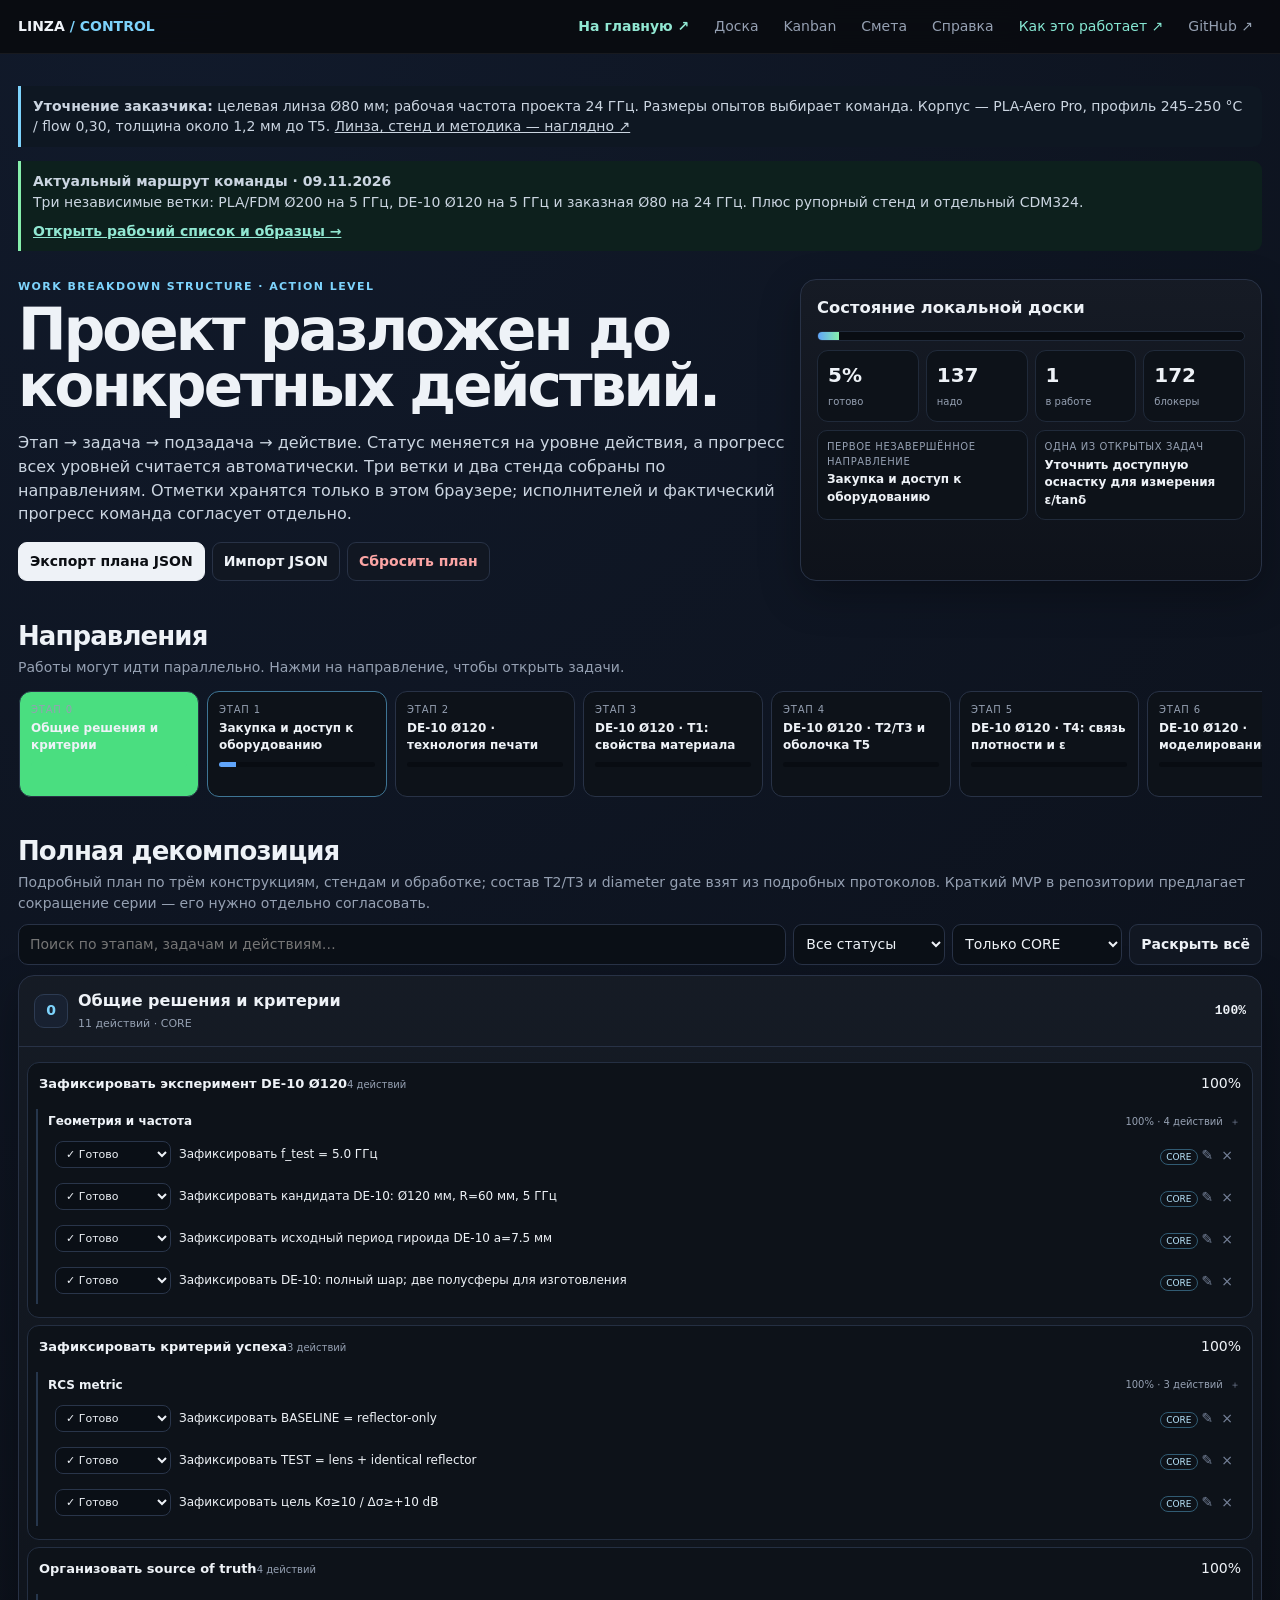
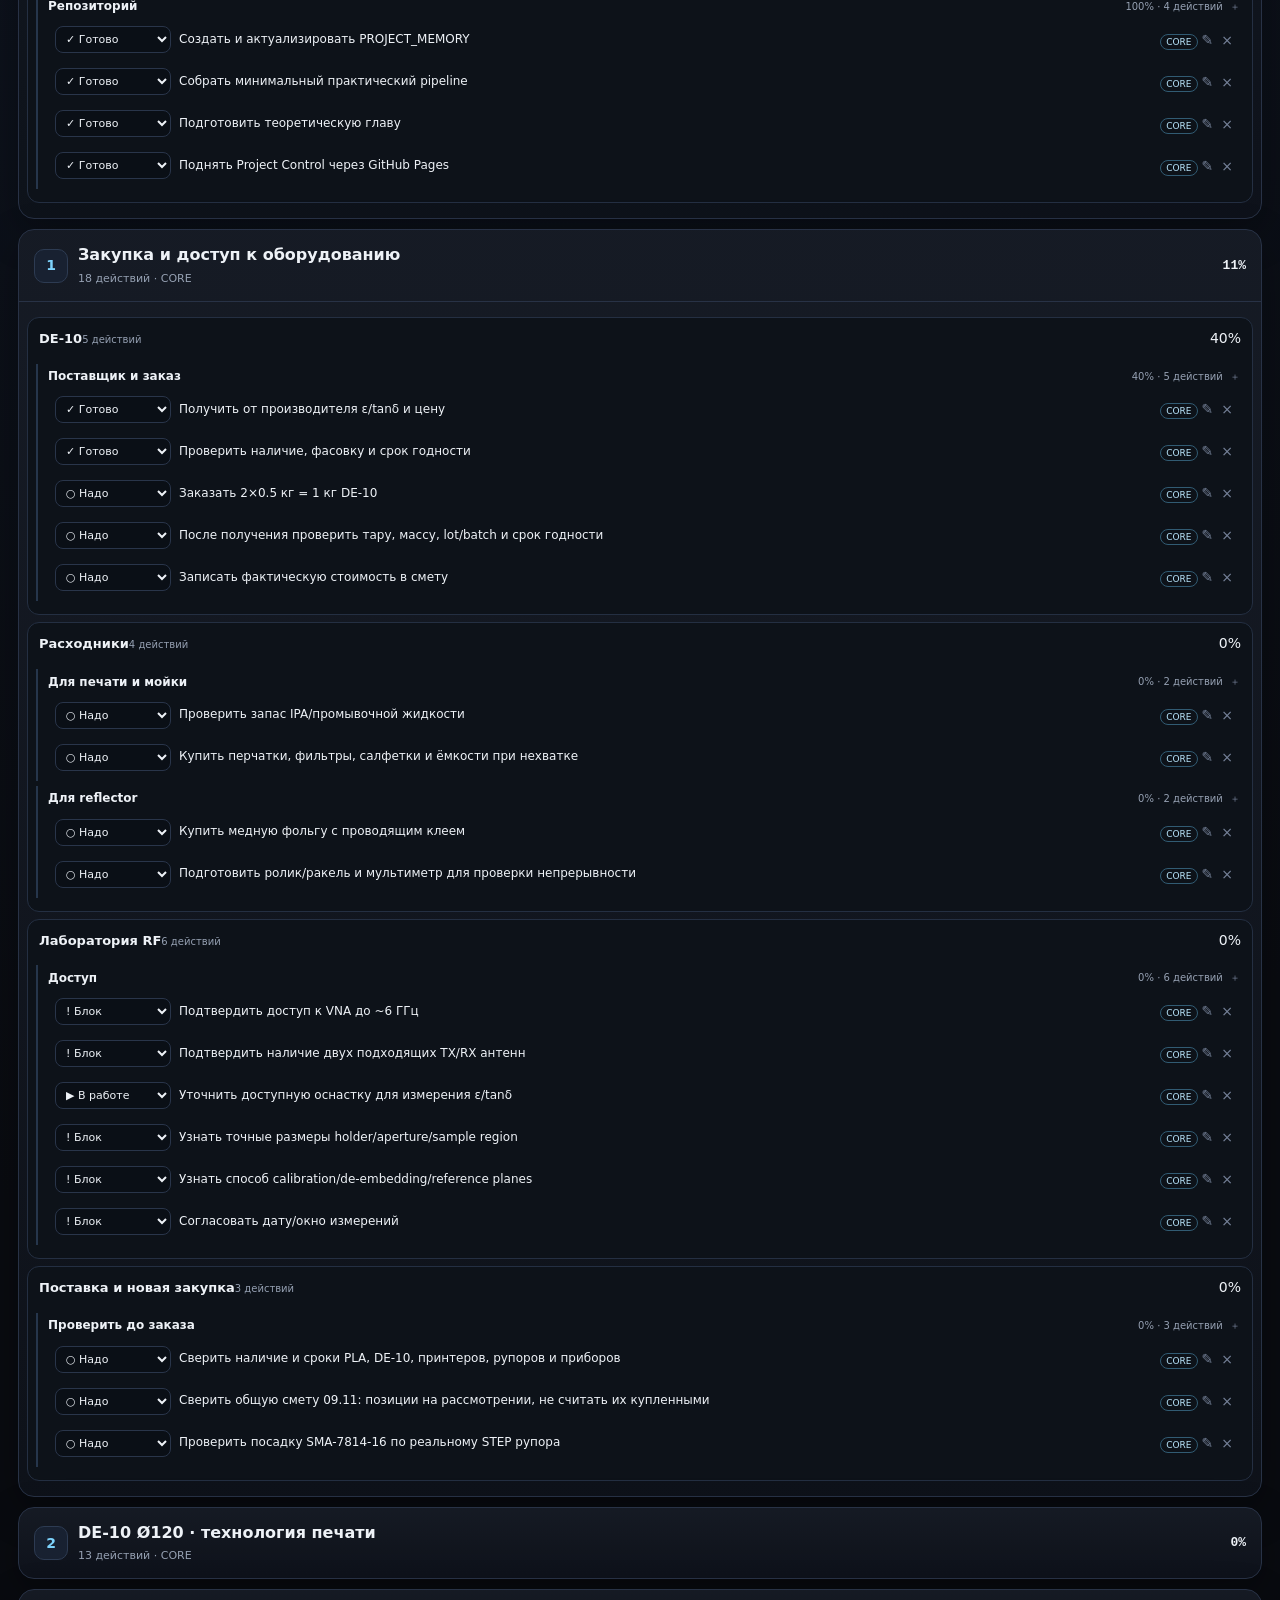
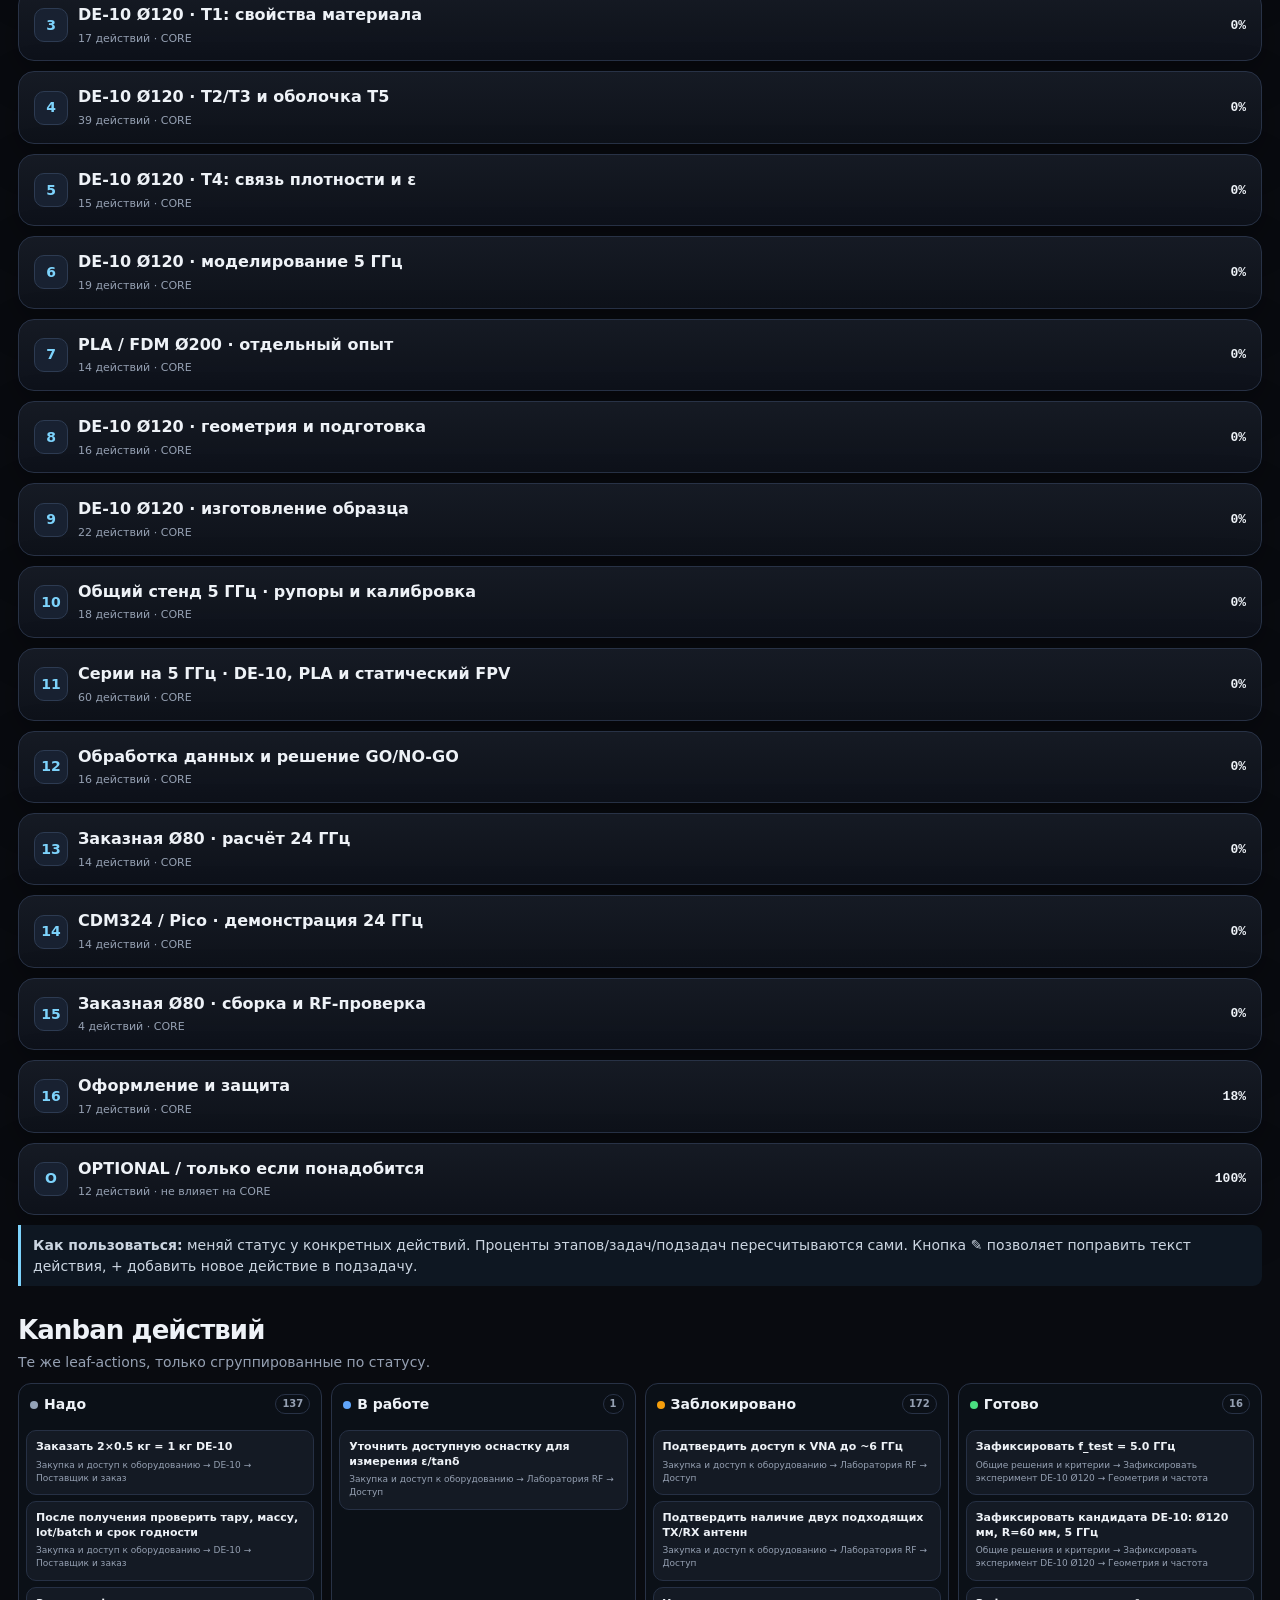
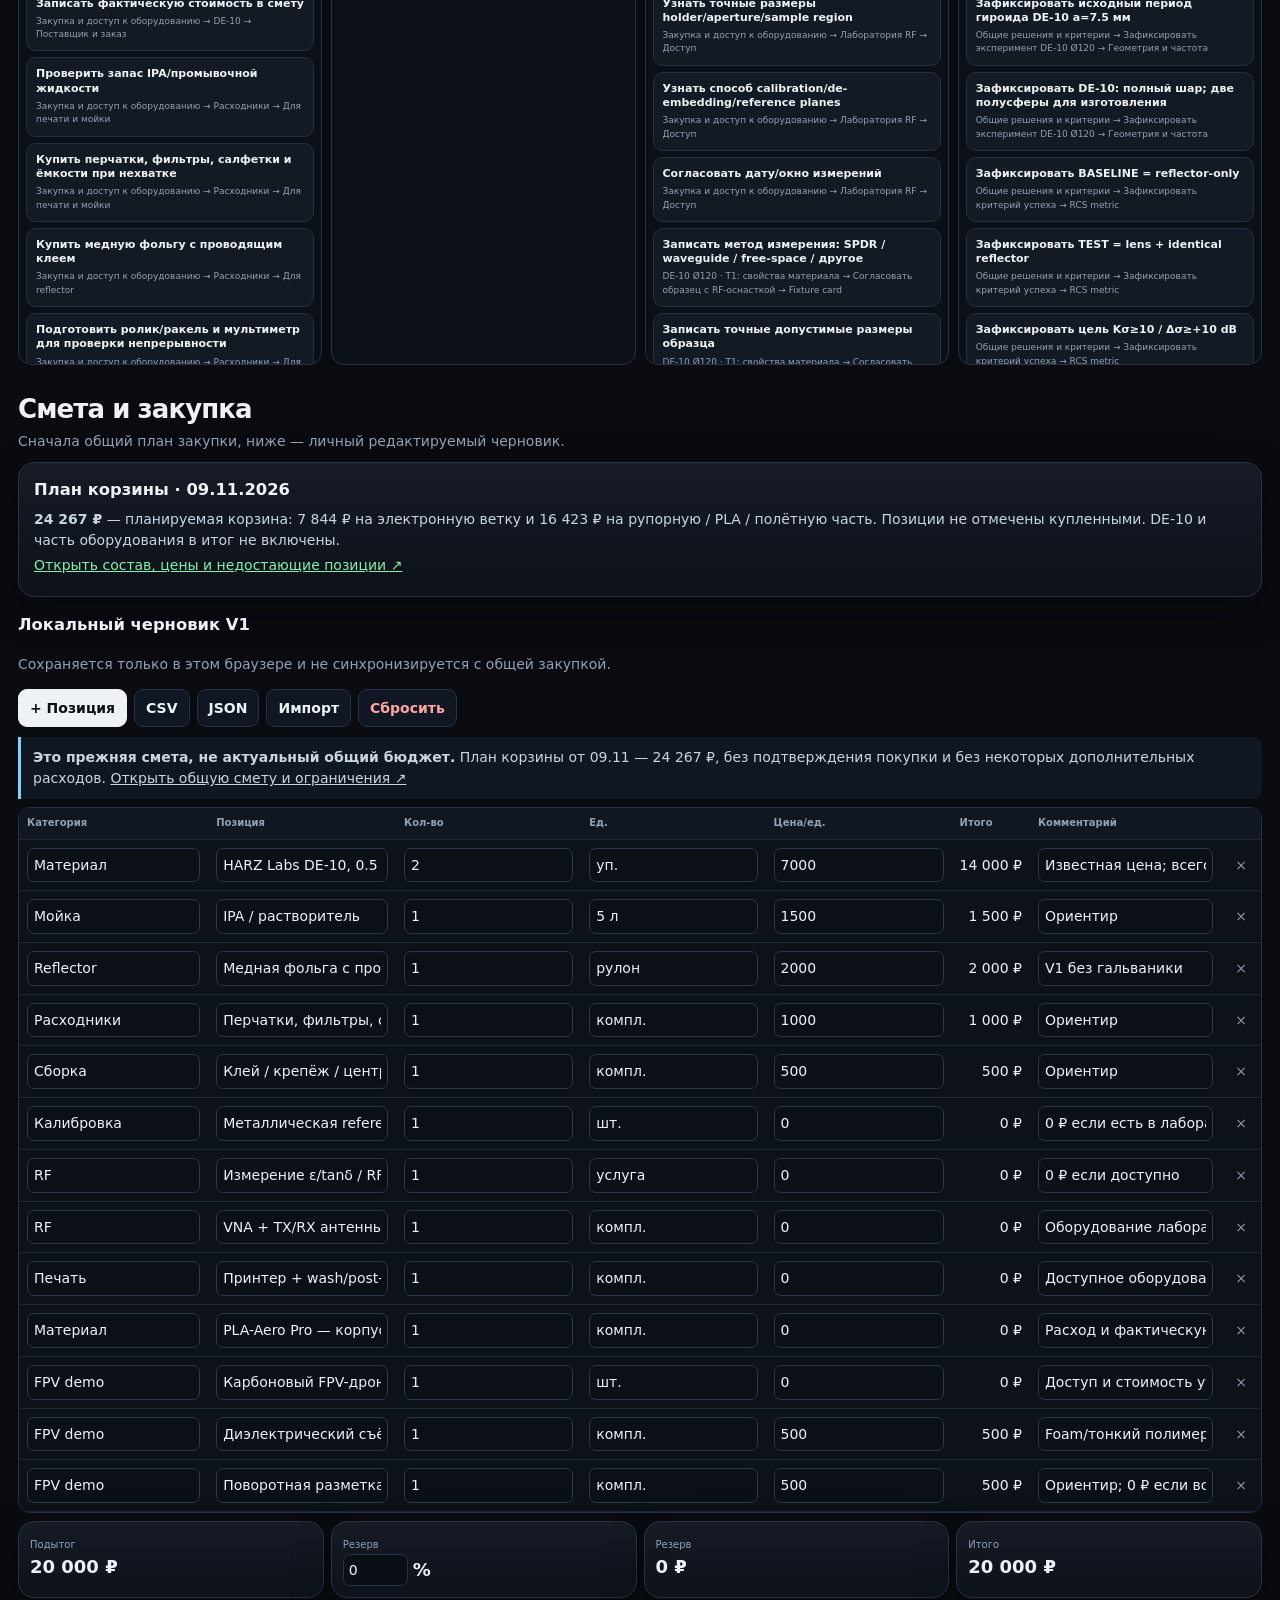
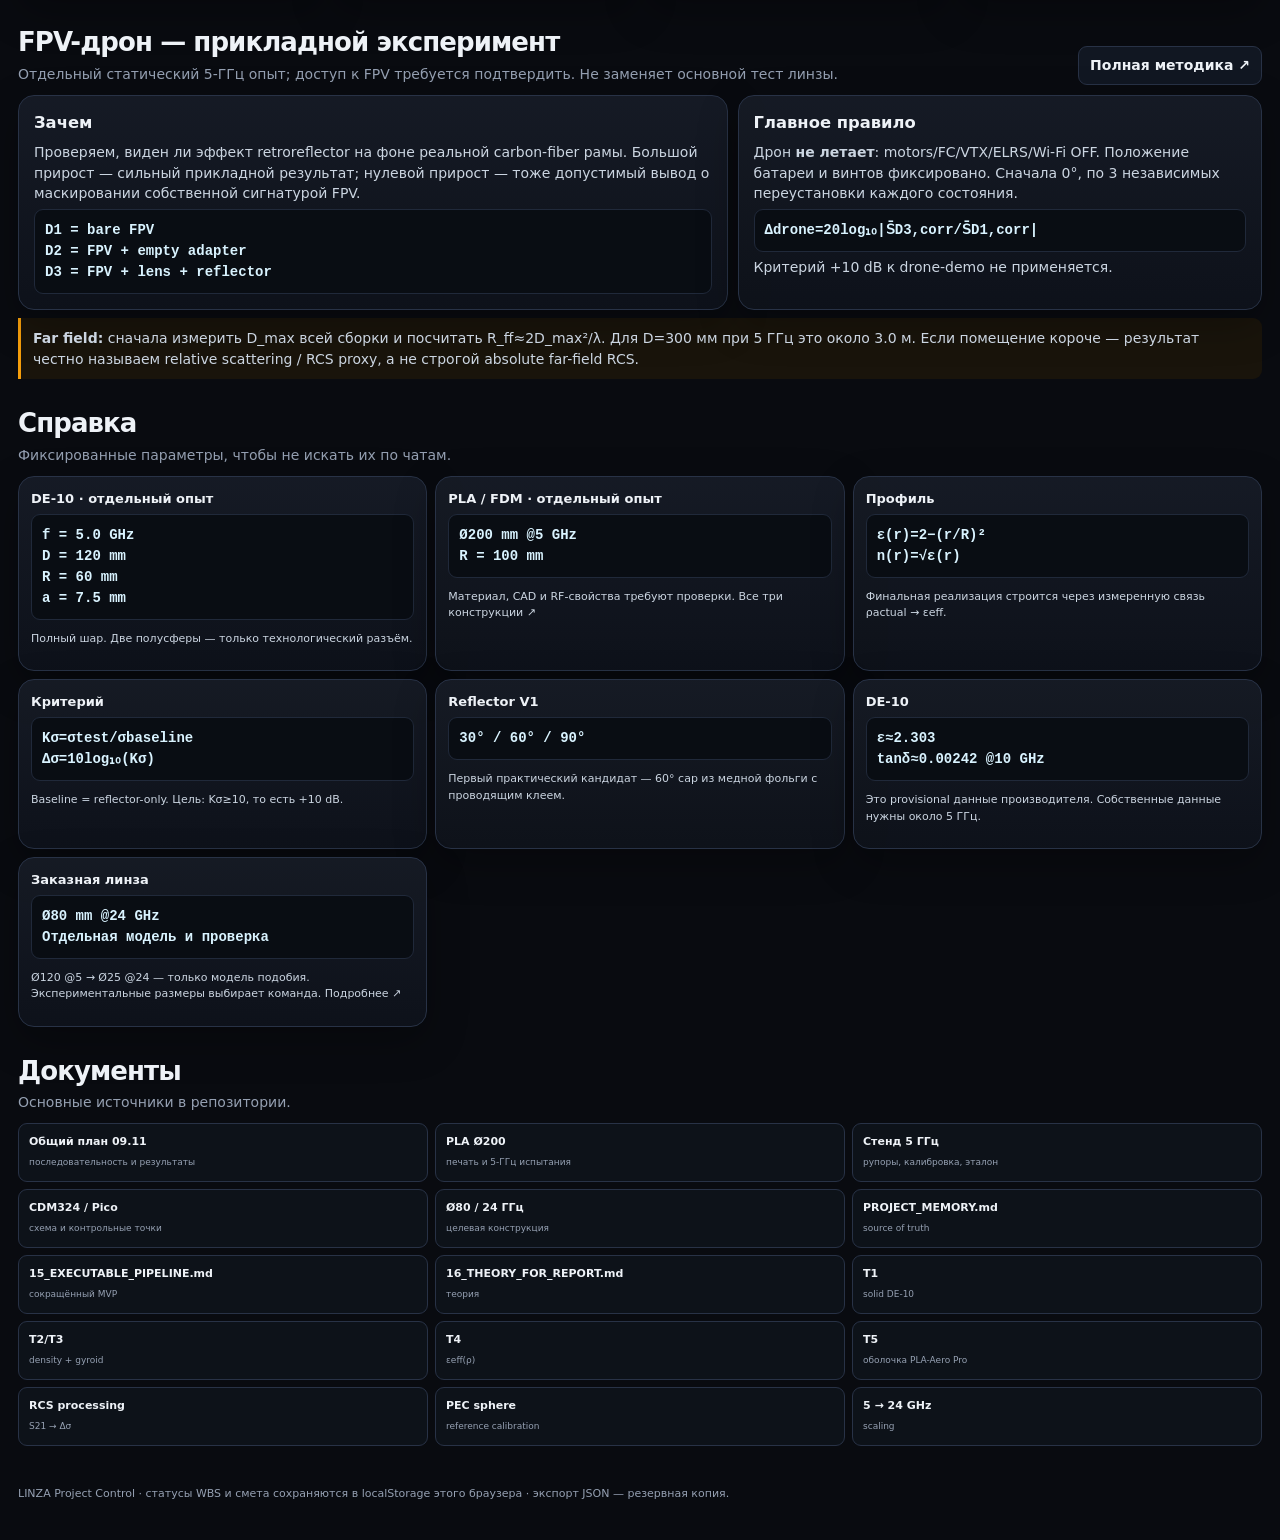
==== commit e73ece00: "Clarify stand distance and update project control board" ====
--- a/site/board.html
+++ b/site/board.html
@@ -22,19 +22,19 @@
 <main class="wrap">
 <div class="note" style="margin-top:14px"><b>Уточнение заказчика:</b> целевая линза Ø80 мм; рабочая частота проекта 24 ГГц. Размеры опытов выбирает команда. Корпус — PLA-Aero Pro, профиль 245–250 °C / flow 0,30, толщина около 1,2 мм до T5. <a href="./explain.html#scale" style="text-decoration:underline">Линза, стенд и методика — наглядно ↗</a></div>
 <div class="note" style="margin-top:14px;border-left-color:#86efac;background:#0d201d"><b>Актуальный маршрут команды · 09.11.2026</b><br>Три независимые ветки: PLA/FDM Ø200 на 5 ГГц, DE-10 Ø120 на 5 ГГц и заказная Ø80 на 24 ГГц. Плюс рупорный стенд и отдельный CDM324. <a href="./index.html" style="display:inline-block;margin-top:8px;color:#91e7d2;font-weight:800;text-decoration:underline">Открыть рабочий список и образцы →</a></div>
-<header class="hero"><div><div class="eyebrow">WORK BREAKDOWN STRUCTURE · ACTION LEVEL</div><h1>Проект разложен до конкретных действий.</h1><p>Этап → задача → подзадача → действие. Статус меняется на уровне действия, а прогресс всех уровней считается автоматически. Это локальная доска с добавленными задачами новых веток: её отметки и начальные статусы не подтверждают фактическую готовность всей команды. Актуальная последовательность и задачи — на главной странице.</p><div class="toolbar"><button class="btn primary" id="exportPlan">Экспорт плана JSON</button><button class="btn" id="importPlanBtn">Импорт JSON</button><input id="importPlanFile" type="file" accept="application/json,.json" hidden><button class="btn danger" id="resetPlan">Сбросить план</button></div></div><div class="card dash"><h3>Состояние локальной доски</h3><div class="progress"><i id="overallBar"></i></div><div class="metrics"><div class="metric"><b id="overallPct">0%</b><span>готово</span></div><div class="metric"><b id="todoN">0</b><span>надо</span></div><div class="metric"><b id="doingN">0</b><span>в работе</span></div><div class="metric"><b id="blockedN">0</b><span>блокеры</span></div></div><div class="nextbox"><div class="next"><span>Текущий этап</span><b id="currentStage">—</b></div><div class="next"><span>Следующее действие</span><b id="nextAction">—</b></div></div></div></header>
+<header class="hero"><div><div class="eyebrow">WORK BREAKDOWN STRUCTURE · ACTION LEVEL</div><h1>Проект разложен до конкретных действий.</h1><p>Этап → задача → подзадача → действие. Статус меняется на уровне действия, а прогресс всех уровней считается автоматически. Три ветки и два стенда собраны по направлениям. Отметки хранятся только в этом браузере; исполнителей и фактический прогресс команда согласует отдельно.</p><div class="toolbar"><button class="btn primary" id="exportPlan">Экспорт плана JSON</button><button class="btn" id="importPlanBtn">Импорт JSON</button><input id="importPlanFile" type="file" accept="application/json,.json" hidden><button class="btn danger" id="resetPlan">Сбросить план</button></div></div><div class="card dash"><h3>Состояние локальной доски</h3><div class="progress"><i id="overallBar"></i></div><div class="metrics"><div class="metric"><b id="overallPct">0%</b><span>готово</span></div><div class="metric"><b id="todoN">0</b><span>надо</span></div><div class="metric"><b id="doingN">0</b><span>в работе</span></div><div class="metric"><b id="blockedN">0</b><span>блокеры</span></div></div><div class="nextbox"><div class="next"><span>Первое незавершённое направление</span><b id="currentStage">—</b></div><div class="next"><span>Одна из открытых задач</span><b id="nextAction">—</b></div></div></div></header>
 
-<section><div class="head"><div><h2>Этапы</h2><p>Нажми на этап — переход к подробной декомпозиции.</p></div></div><div class="stagebar" id="stagebar"></div></section>
+<section><div class="head"><div><h2>Направления</h2><p>Работы могут идти параллельно. Нажми на направление, чтобы открыть задачи.</p></div></div><div class="stagebar" id="stagebar"></div></section>
 
-<section id="plan"><div class="head"><div><h2>Полная декомпозиция</h2><p>Локальный план с добавленными задачами от 09.11. Общая последовательность и роли — на главной странице.</p></div></div><div class="filters"><input class="search" id="planSearch" placeholder="Поиск по этапам, задачам и действиям…"><select id="statusFilter"><option value="all">Все статусы</option><option value="todo">Надо сделать</option><option value="doing">В работе</option><option value="blocked">Заблокировано</option><option value="done">Готово</option></select><select id="scopeFilter"><option value="core">Только CORE</option><option value="all">CORE + OPTIONAL</option><option value="optional">Только OPTIONAL</option></select><button class="btn" id="expandAll">Раскрыть всё</button></div><div id="planRoot"></div><div class="note" style="margin-top:9px"><b>Как пользоваться:</b> меняй статус у конкретных действий. Проценты этапов/задач/подзадач пересчитываются сами. Кнопка ✎ позволяет поправить текст действия, + добавить новое действие в подзадачу.</div></section>
+<section id="plan"><div class="head"><div><h2>Полная декомпозиция</h2><p>Подробный план по трём конструкциям, стендам и обработке; состав T2/T3 и diameter gate взят из подробных протоколов. Краткий MVP в репозитории предлагает сокращение серии — его нужно отдельно согласовать.</p></div></div><div class="filters"><input class="search" id="planSearch" placeholder="Поиск по этапам, задачам и действиям…"><select id="statusFilter"><option value="all">Все статусы</option><option value="todo">Надо сделать</option><option value="doing">В работе</option><option value="blocked">Заблокировано</option><option value="done">Готово</option></select><select id="scopeFilter"><option value="core">Только CORE</option><option value="all">CORE + OPTIONAL</option><option value="optional">Только OPTIONAL</option></select><button class="btn" id="expandAll">Раскрыть всё</button></div><div id="planRoot"></div><div class="note" style="margin-top:9px"><b>Как пользоваться:</b> меняй статус у конкретных действий. Проценты этапов/задач/подзадач пересчитываются сами. Кнопка ✎ позволяет поправить текст действия, + добавить новое действие в подзадачу.</div></section>
 
 <section id="kanban"><div class="head"><div><h2>Kanban действий</h2><p>Те же leaf-actions, только сгруппированные по статусу.</p></div></div><div class="kanban" id="kanbanRoot"></div></section>
 
-<section id="budget"><div class="head"><div><h2>Локальная смета V1</h2><p>Сохраняется только в этом браузере и не синхронизируется с общей закупкой.</p></div></div><div class="budget-toolbar"><button class="btn primary" id="addBudgetRow">+ Позиция</button><button class="btn" id="exportBudgetCsv">CSV</button><button class="btn" id="exportBudgetJson">JSON</button><button class="btn" id="importBudgetBtn">Импорт</button><input type="file" id="importBudgetFile" accept="application/json,.json" hidden><button class="btn danger" id="resetBudget">Сбросить</button></div><div class="note" style="margin-bottom:8px"><b>Это прежняя смета, не актуальный общий бюджет.</b> План корзины от 09.11 — 24 267 ₽, без подтверждения покупки и без некоторых дополнительных расходов. <a href="https://github.com/dikobrazuka/linza/blob/main/budget/MASTER_BOM_AND_COST_2026-11-09.md" style="text-decoration:underline">Открыть общую смету и ограничения ↗</a></div><div class="budget-wrap"><table class="budget-table"><thead><tr><th>Категория</th><th>Позиция</th><th>Кол-во</th><th>Ед.</th><th>Цена/ед.</th><th>Итого</th><th>Комментарий</th><th></th></tr></thead><tbody id="budgetBody"></tbody></table></div><div class="budget-summary"><div class="card sum"><span>Подытог</span><b id="budgetSubtotal">0 ₽</b></div><div class="card sum"><span>Резерв</span><div class="reserve-input"><input id="budgetReserve" type="number" min="0" max="100" value="15"><b>%</b></div></div><div class="card sum"><span>Резерв</span><b id="budgetReserveValue">0 ₽</b></div><div class="card sum"><span>Итого</span><b id="budgetTotal">0 ₽</b></div></div></section>
+<section id="budget"><div class="head"><div><h2>Смета и закупка</h2><p>Сначала общий план закупки, ниже — личный редактируемый черновик.</p></div></div><div class="card box" style="margin-bottom:12px"><h3>План корзины · 09.11.2026</h3><p><b>24 267 ₽</b> — планируемая корзина: 7 844 ₽ на электронную ветку и 16 423 ₽ на рупорную / PLA / полётную часть. Позиции не отмечены купленными. DE-10 и часть оборудования в итог не включены.</p><p><a href="https://github.com/dikobrazuka/linza/blob/main/budget/MASTER_BOM_AND_COST_2026-11-09.md" style="color:#86efac;text-decoration:underline">Открыть состав, цены и недостающие позиции ↗</a></p></div><h3>Локальный черновик V1</h3><p style="color:#95a0b2">Сохраняется только в этом браузере и не синхронизируется с общей закупкой.</p><div class="budget-toolbar"><button class="btn primary" id="addBudgetRow">+ Позиция</button><button class="btn" id="exportBudgetCsv">CSV</button><button class="btn" id="exportBudgetJson">JSON</button><button class="btn" id="importBudgetBtn">Импорт</button><input type="file" id="importBudgetFile" accept="application/json,.json" hidden><button class="btn danger" id="resetBudget">Сбросить</button></div><div class="note" style="margin-bottom:8px"><b>Это прежняя смета, не актуальный общий бюджет.</b> План корзины от 09.11 — 24 267 ₽, без подтверждения покупки и без некоторых дополнительных расходов. <a href="https://github.com/dikobrazuka/linza/blob/main/budget/MASTER_BOM_AND_COST_2026-11-09.md" style="text-decoration:underline">Открыть общую смету и ограничения ↗</a></div><div class="budget-wrap"><table class="budget-table"><thead><tr><th>Категория</th><th>Позиция</th><th>Кол-во</th><th>Ед.</th><th>Цена/ед.</th><th>Итого</th><th>Комментарий</th><th></th></tr></thead><tbody id="budgetBody"></tbody></table></div><div class="budget-summary"><div class="card sum"><span>Подытог</span><b id="budgetSubtotal">0 ₽</b></div><div class="card sum"><span>Резерв</span><div class="reserve-input"><input id="budgetReserve" type="number" min="0" max="100" value="15"><b>%</b></div></div><div class="card sum"><span>Резерв</span><b id="budgetReserveValue">0 ₽</b></div><div class="card sum"><span>Итого</span><b id="budgetTotal">0 ₽</b></div></div></section>
 
 <section id="reference"><div class="head"><div><h2>Справка</h2><p>Фиксированные параметры, чтобы не искать их по чатам.</p></div></div><div class="refgrid"><div class="card ref"><h3>DE-10 · отдельный опыт</h3><div class="formula">f = 5.0 GHz<br>D = 120 mm<br>R = 60 mm<br>a = 7.5 mm</div><p>Полный шар. Две полусферы — только технологический разъём.</p></div><div class="card ref"><h3>PLA / FDM · отдельный опыт</h3><div class="formula">Ø200 mm @5 GHz<br>R = 100 mm</div><p>Материал, CAD и RF-свойства требуют проверки. <a href="./team.html#designs">Все три конструкции ↗</a></p></div><div class="card ref"><h3>Профиль</h3><div class="formula">ε(r)=2−(r/R)²<br>n(r)=√ε(r)</div><p>Финальная реализация строится через измеренную связь ρactual → εeff.</p></div><div class="card ref"><h3>Критерий</h3><div class="formula">Kσ=σtest/σbaseline<br>Δσ=10log₁₀(Kσ)</div><p>Baseline = reflector-only. Цель: Kσ≥10, то есть +10 dB.</p></div><div class="card ref"><h3>Reflector V1</h3><div class="formula">30° / 60° / 90°</div><p>Первый практический кандидат — 60° cap из медной фольги с проводящим клеем.</p></div><div class="card ref"><h3>DE-10</h3><div class="formula">ε≈2.303<br>tanδ≈0.00242 @10 GHz</div><p>Это provisional данные производителя. Собственные данные нужны около 5 ГГц.</p></div><div class="card ref"><h3>Заказная линза</h3><div class="formula">Ø80 mm @24 GHz<br>Отдельная модель и проверка</div><p>Ø120 @5 → Ø25 @24 — только модель подобия. Экспериментальные размеры выбирает команда. <a href="./explain.html#scale">Подробнее ↗</a></p></div></div></section>
 
-<section><div class="head"><div><h2>Документы</h2><p>Основные источники в репозитории.</p></div></div><div class="files"><a class="file" href="https://github.com/dikobrazuka/linza/blob/main/PROJECT_MEMORY.md" target="_blank"><b>PROJECT_MEMORY.md</b><span>source of truth</span></a><a class="file" href="https://github.com/dikobrazuka/linza/blob/main/docs/15_EXECUTABLE_PIPELINE.md" target="_blank"><b>15_EXECUTABLE_PIPELINE.md</b><span>сокращённый MVP</span></a><a class="file" href="https://github.com/dikobrazuka/linza/blob/main/docs/16_THEORY_FOR_REPORT.md" target="_blank"><b>16_THEORY_FOR_REPORT.md</b><span>теория</span></a><a class="file" href="https://github.com/dikobrazuka/linza/blob/main/docs/08_DE10_SPDR_T1_PROTOCOL.md" target="_blank"><b>T1</b><span>solid DE-10</span></a><a class="file" href="https://github.com/dikobrazuka/linza/blob/main/docs/09_DE10_GYROID_T2_T3_PROTOCOL.md" target="_blank"><b>T2/T3</b><span>density + gyroid</span></a><a class="file" href="https://github.com/dikobrazuka/linza/blob/main/docs/12_T4_RF_GYROID_PROTOCOL.md" target="_blank"><b>T4</b><span>εeff(ρ)</span></a><a class="file" href="https://github.com/dikobrazuka/linza/blob/main/docs/18_PLA_AERO_SHELL_T5_PROTOCOL.md" target="_blank"><b>T5</b><span>оболочка PLA-Aero Pro</span></a><a class="file" href="https://github.com/dikobrazuka/linza/blob/main/docs/13_RCS_S21_PROCESSING.md" target="_blank"><b>RCS processing</b><span>S21 → Δσ</span></a><a class="file" href="https://github.com/dikobrazuka/linza/blob/main/docs/14_PEC_SPHERE_REFERENCE.md" target="_blank"><b>PEC sphere</b><span>reference calibration</span></a><a class="file" href="https://github.com/dikobrazuka/linza/blob/main/docs/10_SCALING_5_TO_24.md" target="_blank"><b>5 → 24 GHz</b><span>scaling</span></a></div></section>
+<section><div class="head"><div><h2>Документы</h2><p>Основные источники в репозитории.</p></div></div><div class="files"><a class="file" href="https://github.com/dikobrazuka/linza/blob/main/docs/24_MASTER_BUILD_AND_TEST_ORDER.md" target="_blank"><b>Общий план 09.11</b><span>последовательность и результаты</span></a><a class="file" href="https://github.com/dikobrazuka/linza/blob/main/experiment/PLA_200_TEST_PROCEDURE.md" target="_blank"><b>PLA Ø200</b><span>печать и 5-ГГц испытания</span></a><a class="file" href="https://github.com/dikobrazuka/linza/blob/main/experiment/05GHZ_STAND_BUILD_AND_CALIBRATION.md" target="_blank"><b>Стенд 5 ГГц</b><span>рупоры, калибровка, эталон</span></a><a class="file" href="https://github.com/dikobrazuka/linza/blob/main/electronics/01_CDM324_OPA2365_PICO_SCHEMATIC.md" target="_blank"><b>CDM324 / Pico</b><span>схема и контрольные точки</span></a><a class="file" href="https://github.com/dikobrazuka/linza/blob/main/experiment/FINAL_80_24GHZ_TEST_PROCEDURE.md" target="_blank"><b>Ø80 / 24 ГГц</b><span>целевая конструкция</span></a><a class="file" href="https://github.com/dikobrazuka/linza/blob/main/PROJECT_MEMORY.md" target="_blank"><b>PROJECT_MEMORY.md</b><span>source of truth</span></a><a class="file" href="https://github.com/dikobrazuka/linza/blob/main/docs/15_EXECUTABLE_PIPELINE.md" target="_blank"><b>15_EXECUTABLE_PIPELINE.md</b><span>сокращённый MVP</span></a><a class="file" href="https://github.com/dikobrazuka/linza/blob/main/docs/16_THEORY_FOR_REPORT.md" target="_blank"><b>16_THEORY_FOR_REPORT.md</b><span>теория</span></a><a class="file" href="https://github.com/dikobrazuka/linza/blob/main/docs/08_DE10_SPDR_T1_PROTOCOL.md" target="_blank"><b>T1</b><span>solid DE-10</span></a><a class="file" href="https://github.com/dikobrazuka/linza/blob/main/docs/09_DE10_GYROID_T2_T3_PROTOCOL.md" target="_blank"><b>T2/T3</b><span>density + gyroid</span></a><a class="file" href="https://github.com/dikobrazuka/linza/blob/main/docs/12_T4_RF_GYROID_PROTOCOL.md" target="_blank"><b>T4</b><span>εeff(ρ)</span></a><a class="file" href="https://github.com/dikobrazuka/linza/blob/main/docs/18_PLA_AERO_SHELL_T5_PROTOCOL.md" target="_blank"><b>T5</b><span>оболочка PLA-Aero Pro</span></a><a class="file" href="https://github.com/dikobrazuka/linza/blob/main/docs/13_RCS_S21_PROCESSING.md" target="_blank"><b>RCS processing</b><span>S21 → Δσ</span></a><a class="file" href="https://github.com/dikobrazuka/linza/blob/main/docs/14_PEC_SPHERE_REFERENCE.md" target="_blank"><b>PEC sphere</b><span>reference calibration</span></a><a class="file" href="https://github.com/dikobrazuka/linza/blob/main/docs/10_SCALING_5_TO_24.md" target="_blank"><b>5 → 24 GHz</b><span>scaling</span></a></div></section>
 <footer>LINZA Project Control · статусы WBS и смета сохраняются в localStorage этого браузера · экспорт JSON — резервная копия.</footer>
 </main>
 <script>
@@ -135,7 +135,7 @@
 function applyFilters(){const q=document.getElementById('planSearch').value.trim().toLowerCase(),sf=document.getElementById('statusFilter').value,sc=document.getElementById('scopeFilter').value;document.querySelectorAll('.action').forEach(el=>{const hit=!q||el.dataset.search.includes(q),hs=sf==='all'||el.dataset.status===sf,hc=sc==='all'||(sc==='core'&&el.dataset.scope!=='optional')||(sc==='optional'&&el.dataset.scope==='optional');el.style.display=hit&&hs&&hc?'grid':'none'})}
 function renderDashboard(){const core=allActions().filter(x=>x.a.scope!=='optional'),done=core.filter(x=>x.a.status==='done').length,p=Math.round(done/core.length*100);document.getElementById('overallPct').textContent=p+'%';document.getElementById('overallBar').style.width=p+'%';document.getElementById('todoN').textContent=core.filter(x=>x.a.status==='todo').length;document.getElementById('doingN').textContent=core.filter(x=>x.a.status==='doing').length;document.getElementById('blockedN').textContent=core.filter(x=>x.a.status==='blocked').length;const cs=plan.find(s=>s.scope!=='optional'&&pct(stageActions(s))<100);document.getElementById('currentStage').textContent=cs?.title||'CORE завершён';const na=core.find(x=>x.a.status==='doing')||core.find(x=>x.a.status==='todo');document.getElementById('nextAction').textContent=na?.a.text||'—'}
 function renderKanban(){const root=document.getElementById('kanbanRoot'),aa=allActions().filter(x=>x.a.scope!=='optional');const cols=[['todo','Надо','todo'],['doing','В работе','doing'],['blocked','Заблокировано','blocked'],['done','Готово','done']];root.innerHTML=cols.map(([st,l,d])=>{const list=aa.filter(x=>x.a.status===st);return `<div class="kcol"><div class="khead"><div><i class="dot ${d}"></i>${l}</div><span class="count">${list.length}</span></div><div class="klist">${list.map(x=>`<div class="kcard" data-jump="${x.a.id}"><b>${esc(x.a.text)}</b><span>${esc(x.s.title)} → ${esc(x.t.title)} → ${esc(x.u.title)}</span></div>`).join('')}</div></div>`}).join('');root.querySelectorAll('[data-jump]').forEach(el=>el.onclick=()=>{const x=findAction(el.dataset.jump);if(!x)return;document.getElementById('stage-'+x.s.id).open=true;document.getElementById('stage-'+x.s.id).scrollIntoView({behavior:'smooth'})})}
-document.getElementById('planSearch').oninput=applyFilters;document.getElementById('statusFilter').onchange=applyFilters;document.getElementById('scopeFilter').onchange=applyFilters;document.getElementById('expandAll').onclick=()=>document.querySelectorAll('.stage').forEach(x=>x.open=true);document.getElementById('resetPlan').onclick=()=>{if(confirm('Сбросить весь WBS к исходному состоянию?')){plan=structuredClone(defaultPlan);savePlan();renderPlan()}};document.getElementById('exportPlan').onclick=()=>download('linza_wbs.json',JSON.stringify({version:1,plan},null,2),'application/json');document.getElementById('importPlanBtn').onclick=()=>document.getElementById('importPlanFile').click();document.getElementById('importPlanFile').onchange=async e=>{const f=e.target.files?.[0];if(!f)return;try{const d=JSON.parse(await f.text());if(!Array.isArray(d.plan))throw new Error('Нет plan');plan=d.plan;savePlan();renderPlan()}catch(err){alert('Ошибка импорта: '+err.message)}e.target.value=''};
+document.getElementById('planSearch').oninput=applyFilters;document.getElementById('statusFilter').onchange=applyFilters;document.getElementById('scopeFilter').onchange=applyFilters;document.getElementById('expandAll').onclick=()=>document.querySelectorAll('.stage').forEach(x=>x.open=true);document.getElementById('resetPlan').onclick=()=>{if(confirm('Сбросить весь WBS к исходному состоянию?')){plan=structuredClone(defaultPlan);savePlan();renderPlan()}};document.getElementById('exportPlan').onclick=()=>download('linza_wbs.json',JSON.stringify({version:1,plan},null,2),'application/json');document.getElementById('importPlanBtn').onclick=()=>document.getElementById('importPlanFile').click();document.getElementById('importPlanFile').onchange=async e=>{const f=e.target.files?.[0];if(!f)return;try{const d=JSON.parse(await f.text());if(!Array.isArray(d.plan))throw new Error('Нет plan');plan=d.plan;if(window.linzaUpgradePlan)window.linzaUpgradePlan(plan);savePlan();renderPlan()}catch(err){alert('Ошибка импорта: '+err.message)}e.target.value=''};
 
 const defaultBudget=[{category:'Материал',item:'HARZ Labs DE-10, 0.5 кг',qty:2,unit:'уп.',price:7000,note:'Известная цена; всего 1 кг'},{category:'Мойка',item:'IPA / растворитель',qty:1,unit:'5 л',price:1500,note:'Ориентир'},{category:'Reflector',item:'Медная фольга с проводящим клеем',qty:1,unit:'рулон',price:2000,note:'V1 без гальваники'},{category:'Расходники',item:'Перчатки, фильтры, салфетки, ёмкости',qty:1,unit:'компл.',price:1000,note:'Ориентир'},{category:'Сборка',item:'Клей / крепёж / центрирование',qty:1,unit:'компл.',price:500,note:'Ориентир'},{category:'Калибровка',item:'Металлическая reference sphere',qty:1,unit:'шт.',price:0,note:'0 ₽ если есть в лаборатории'},{category:'RF',item:'Измерение ε/tanδ / RF-оснастка',qty:1,unit:'услуга',price:0,note:'0 ₽ если доступно'},{category:'RF',item:'VNA + TX/RX антенны + стенд',qty:1,unit:'компл.',price:0,note:'Оборудование лаборатории'},{category:'Печать',item:'Принтер + wash/post-cure',qty:1,unit:'компл.',price:0,note:'Доступное оборудование'}];let budget;try{budget=JSON.parse(localStorage.getItem(BUDGET_KEY))||structuredClone(defaultBudget)}catch(e){budget=structuredClone(defaultBudget)}let reserve=Number(localStorage.getItem(RESERVE_KEY));if(!Number.isFinite(reserve))reserve=15;const money=n=>new Intl.NumberFormat('ru-RU',{maximumFractionDigits:0}).format(+n||0)+' ₽',body=document.getElementById('budgetBody'),ri=document.getElementById('budgetReserve');ri.value=reserve;function saveBudget(){localStorage.setItem(BUDGET_KEY,JSON.stringify(budget));localStorage.setItem(RESERVE_KEY,reserve)}function recalc(){const s=budget.reduce((x,r)=>x+(+r.qty||0)*(+r.price||0),0),rv=s*reserve/100;document.getElementById('budgetSubtotal').textContent=money(s);document.getElementById('budgetReserveValue').textContent=money(rv);document.getElementById('budgetTotal').textContent=money(s+rv);saveBudget()}function renderBudget(){body.innerHTML=budget.map((r,i)=>`<tr><td><input value="${esc(r.category)}" data-i="${i}" data-k="category"></td><td><input value="${esc(r.item)}" data-i="${i}" data-k="item"></td><td><input type="number" value="${r.qty}" data-i="${i}" data-k="qty"></td><td><input value="${esc(r.unit)}" data-i="${i}" data-k="unit"></td><td><input type="number" value="${r.price}" data-i="${i}" data-k="price"></td><td class="money">${money((+r.qty||0)*(+r.price||0))}</td><td><input value="${esc(r.note)}" data-i="${i}" data-k="note"></td><td><button class="row-del" data-bdel="${i}">×</button></td></tr>`).join('');body.querySelectorAll('input').forEach(el=>el.onchange=e=>{const i=+e.target.dataset.i,k=e.target.dataset.k;budget[i][k]=['qty','price'].includes(k)?(+e.target.value||0):e.target.value;renderBudget()});body.querySelectorAll('[data-bdel]').forEach(el=>el.onclick=()=>{budget.splice(+el.dataset.bdel,1);renderBudget()});recalc()}document.getElementById('addBudgetRow').onclick=()=>{budget.push({category:'Новое',item:'Новая позиция',qty:1,unit:'шт.',price:0,note:''});renderBudget()};ri.oninput=()=>{reserve=Math.max(0,+ri.value||0);recalc()};document.getElementById('resetBudget').onclick=()=>{if(confirm('Сбросить смету?')){budget=structuredClone(defaultBudget);reserve=15;ri.value=15;renderBudget()}};document.getElementById('exportBudgetJson').onclick=()=>download('linza_budget.json',JSON.stringify({currency:'RUB',reserve_percent:reserve,items:budget},null,2),'application/json');document.getElementById('exportBudgetCsv').onclick=()=>{const rows=[['Категория','Позиция','Количество','Ед.','Цена','Итого','Комментарий'],...budget.map(r=>[r.category,r.item,r.qty,r.unit,r.price,(+r.qty||0)*(+r.price||0),r.note])];download('linza_budget.csv','\ufeff'+rows.map(r=>r.map(v=>'"'+String(v??'').replaceAll('"','""')+'"').join(';')).join('\n'),'text/csv;charset=utf-8')};document.getElementById('importBudgetBtn').onclick=()=>document.getElementById('importBudgetFile').click();document.getElementById('importBudgetFile').onchange=async e=>{const f=e.target.files?.[0];if(!f)return;try{const d=JSON.parse(await f.text());budget=d.items;reserve=+d.reserve_percent||0;ri.value=reserve;renderBudget()}catch(err){alert('Ошибка импорта')}e.target.value=''};
 renderPlan();renderBudget();
@@ -143,4 +143,5 @@
 <script src="./shell-addon.js"></script>
 <script src="./team-addon.js"></script>
 <script src="./drone-addon.js"></script>
+<script src="./board-upgrade.js"></script>
 </body></html>
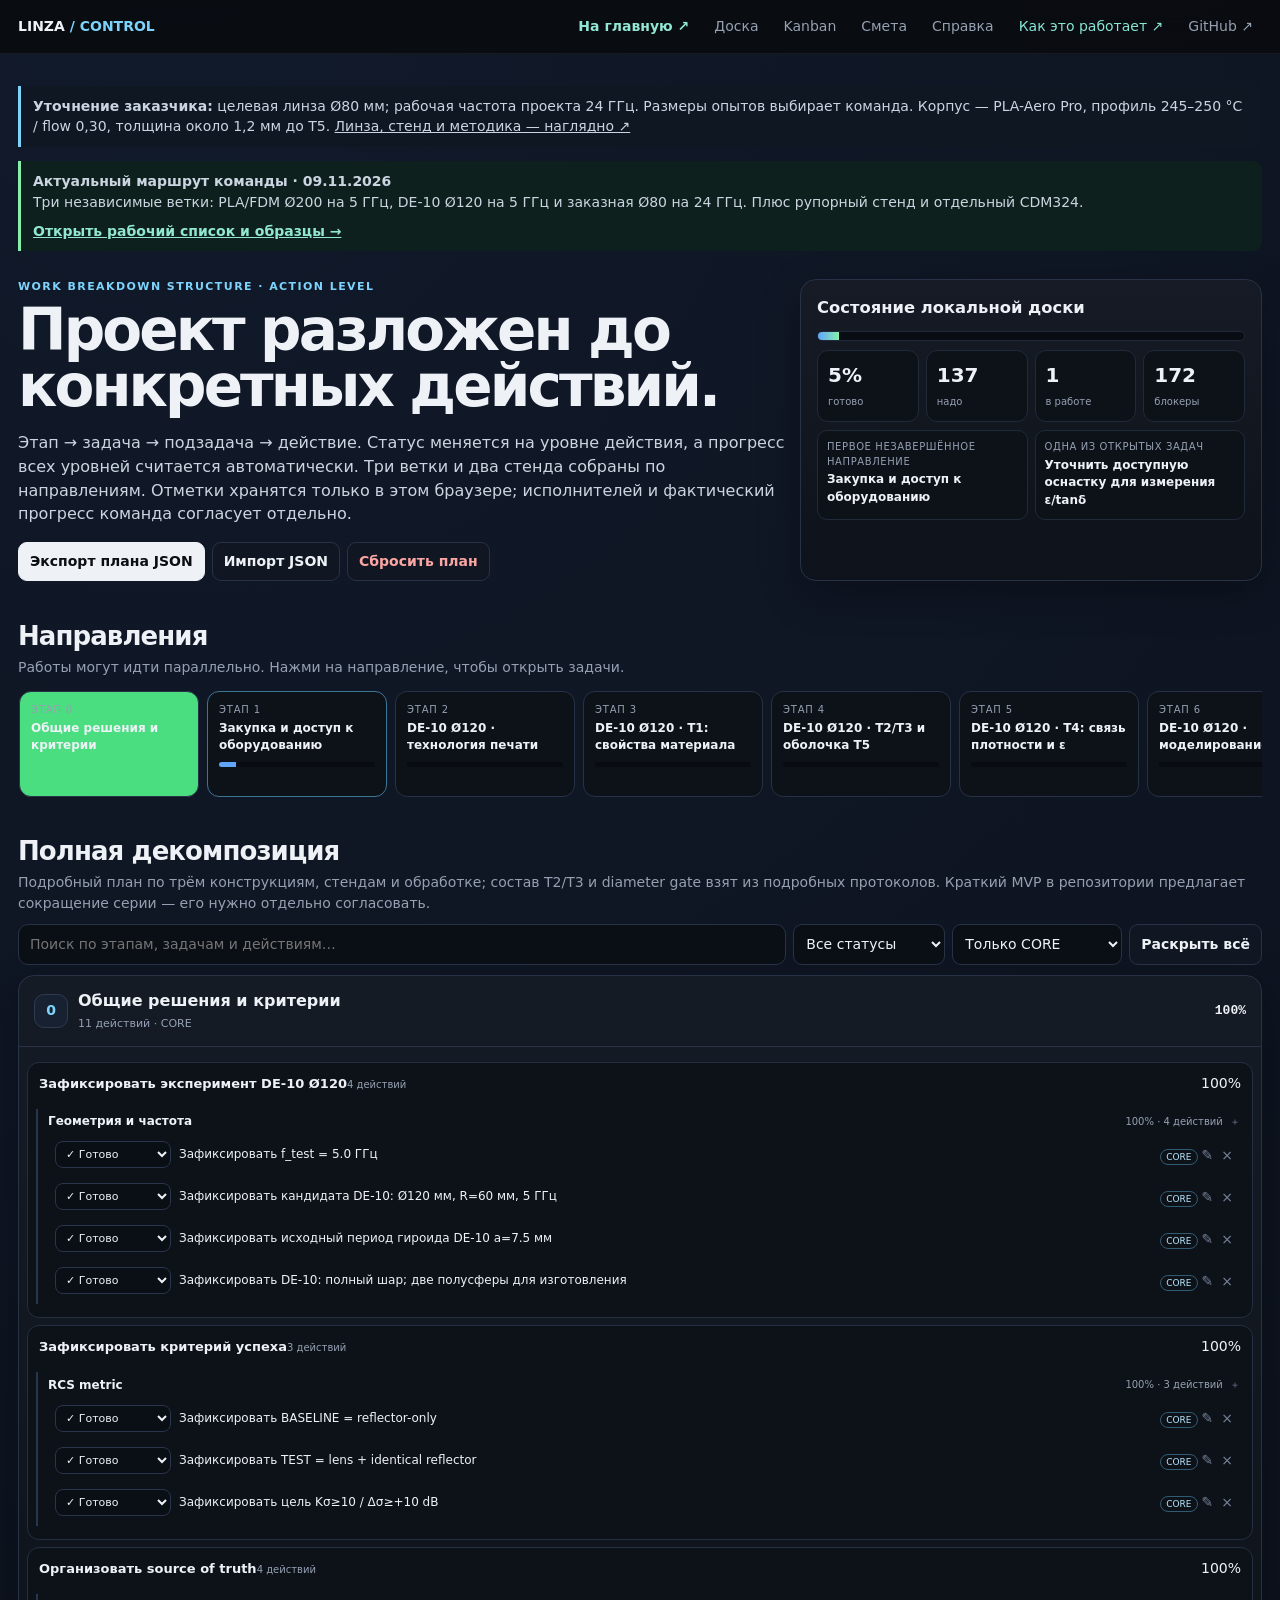
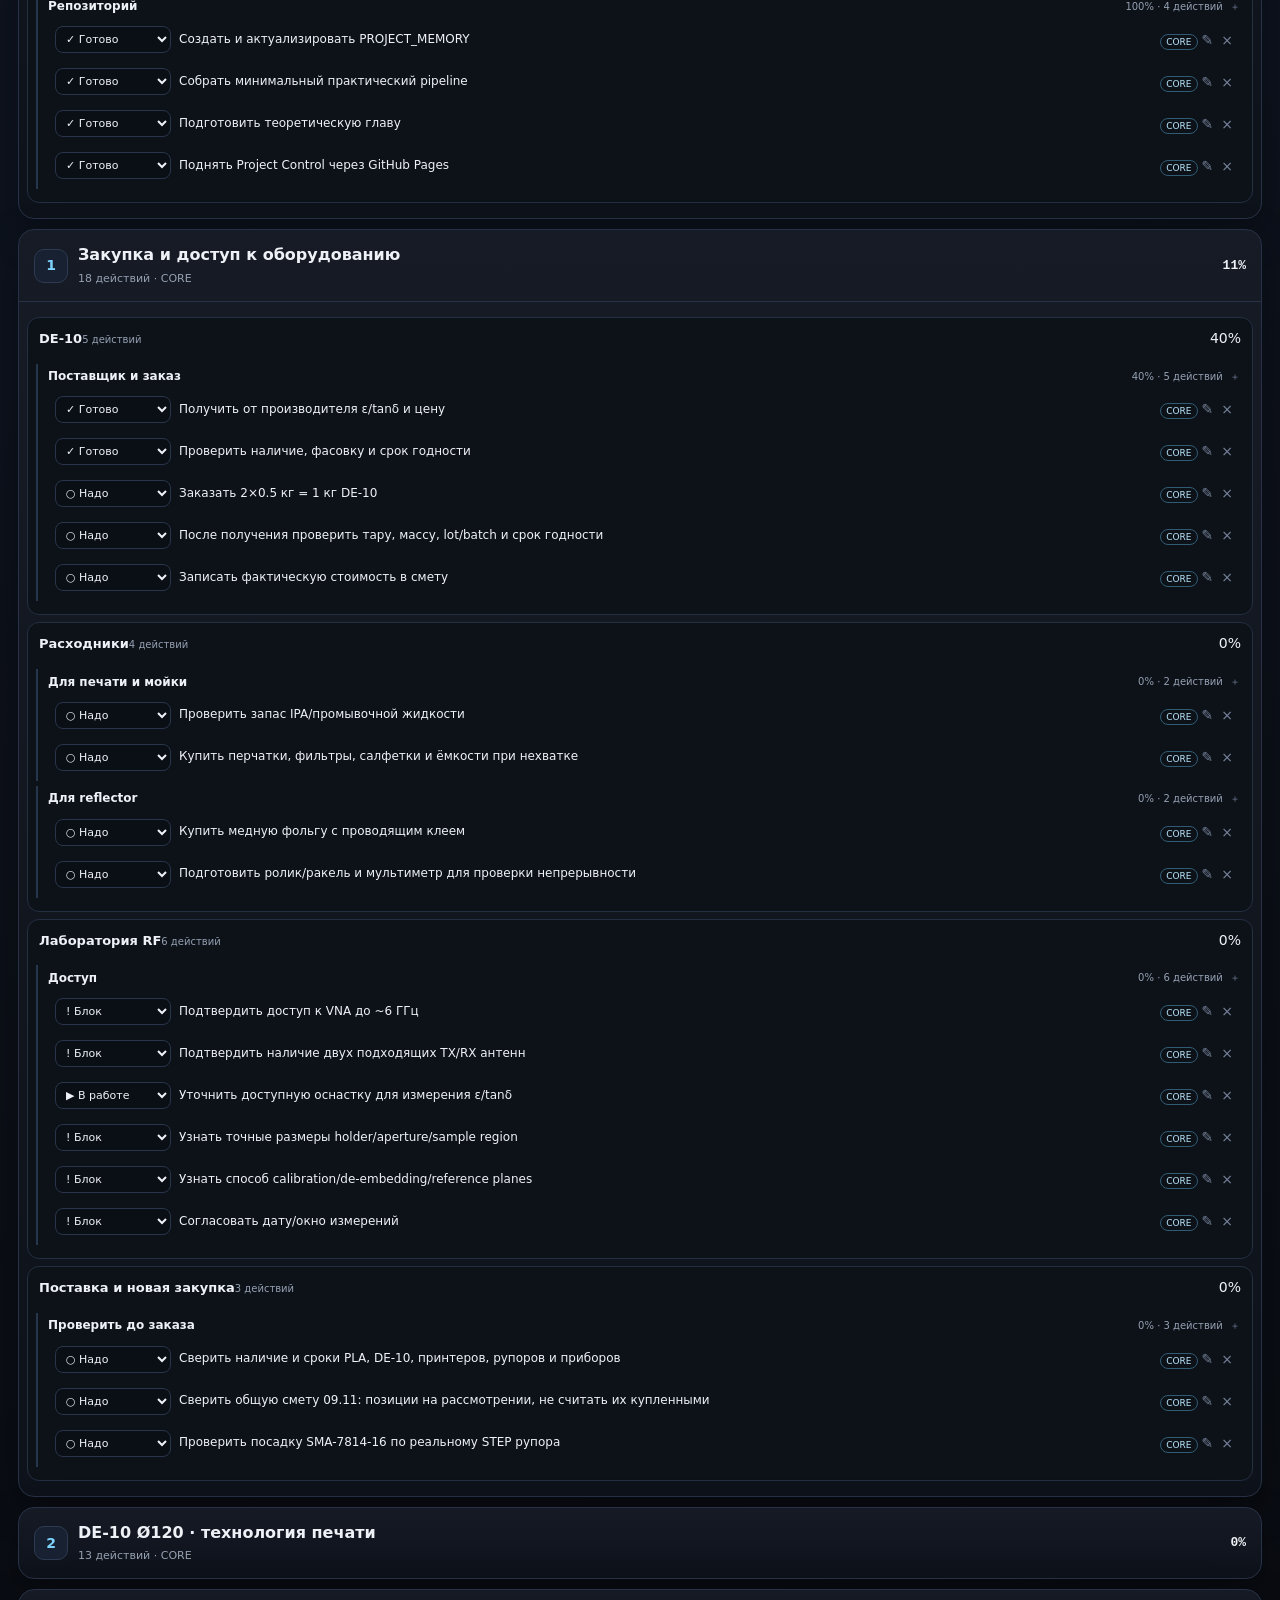
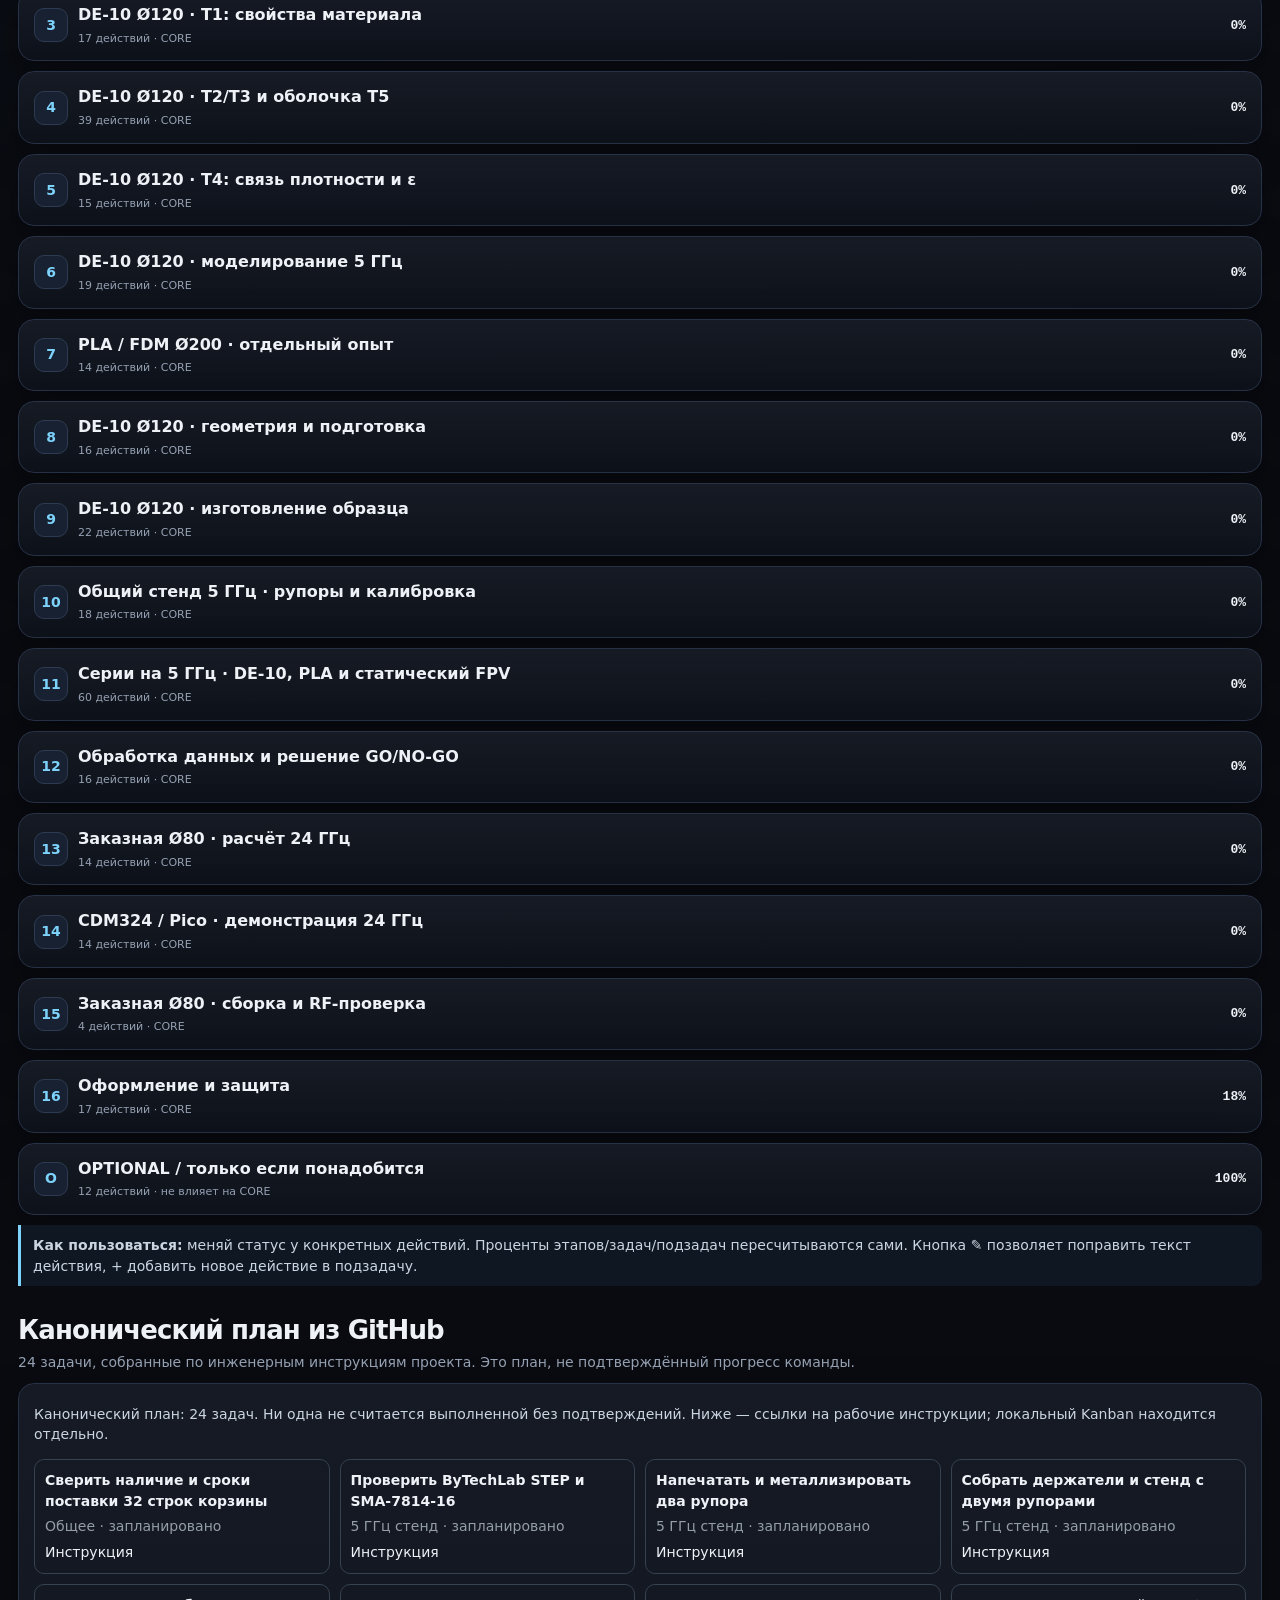
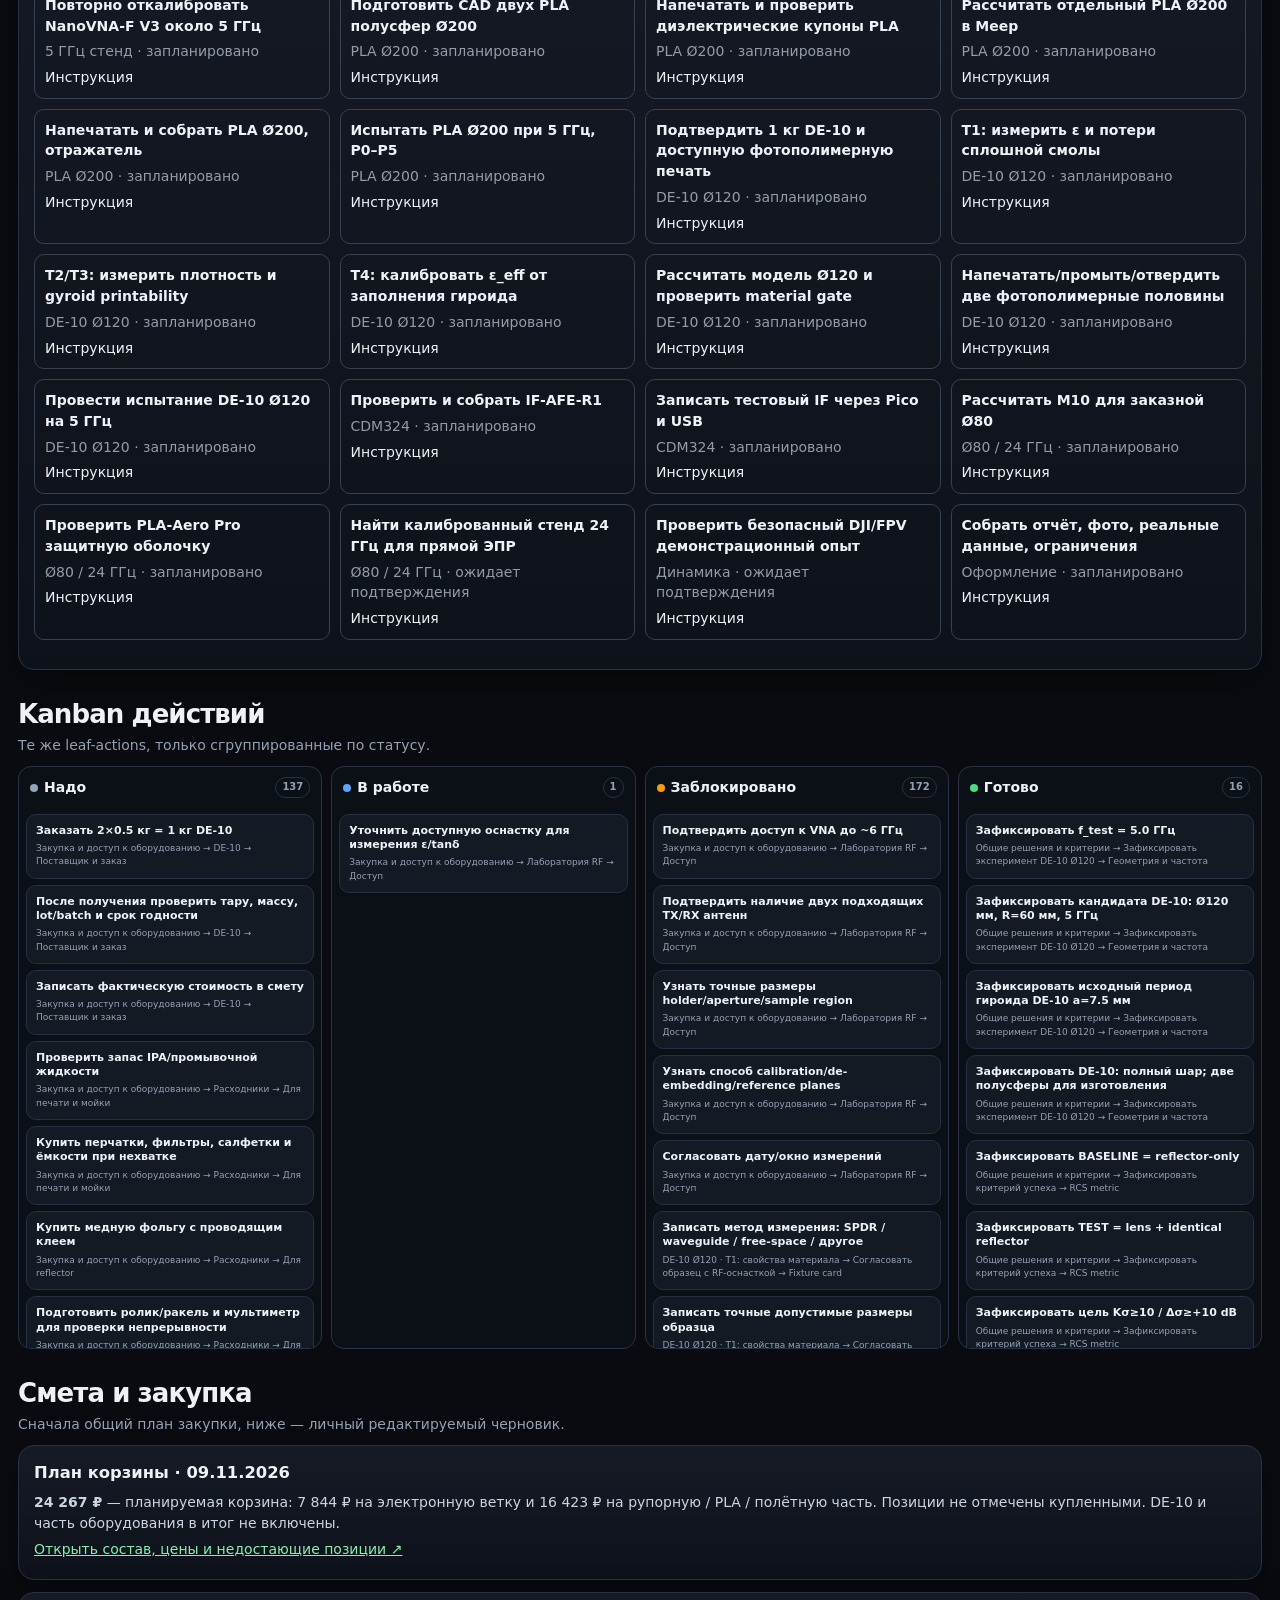
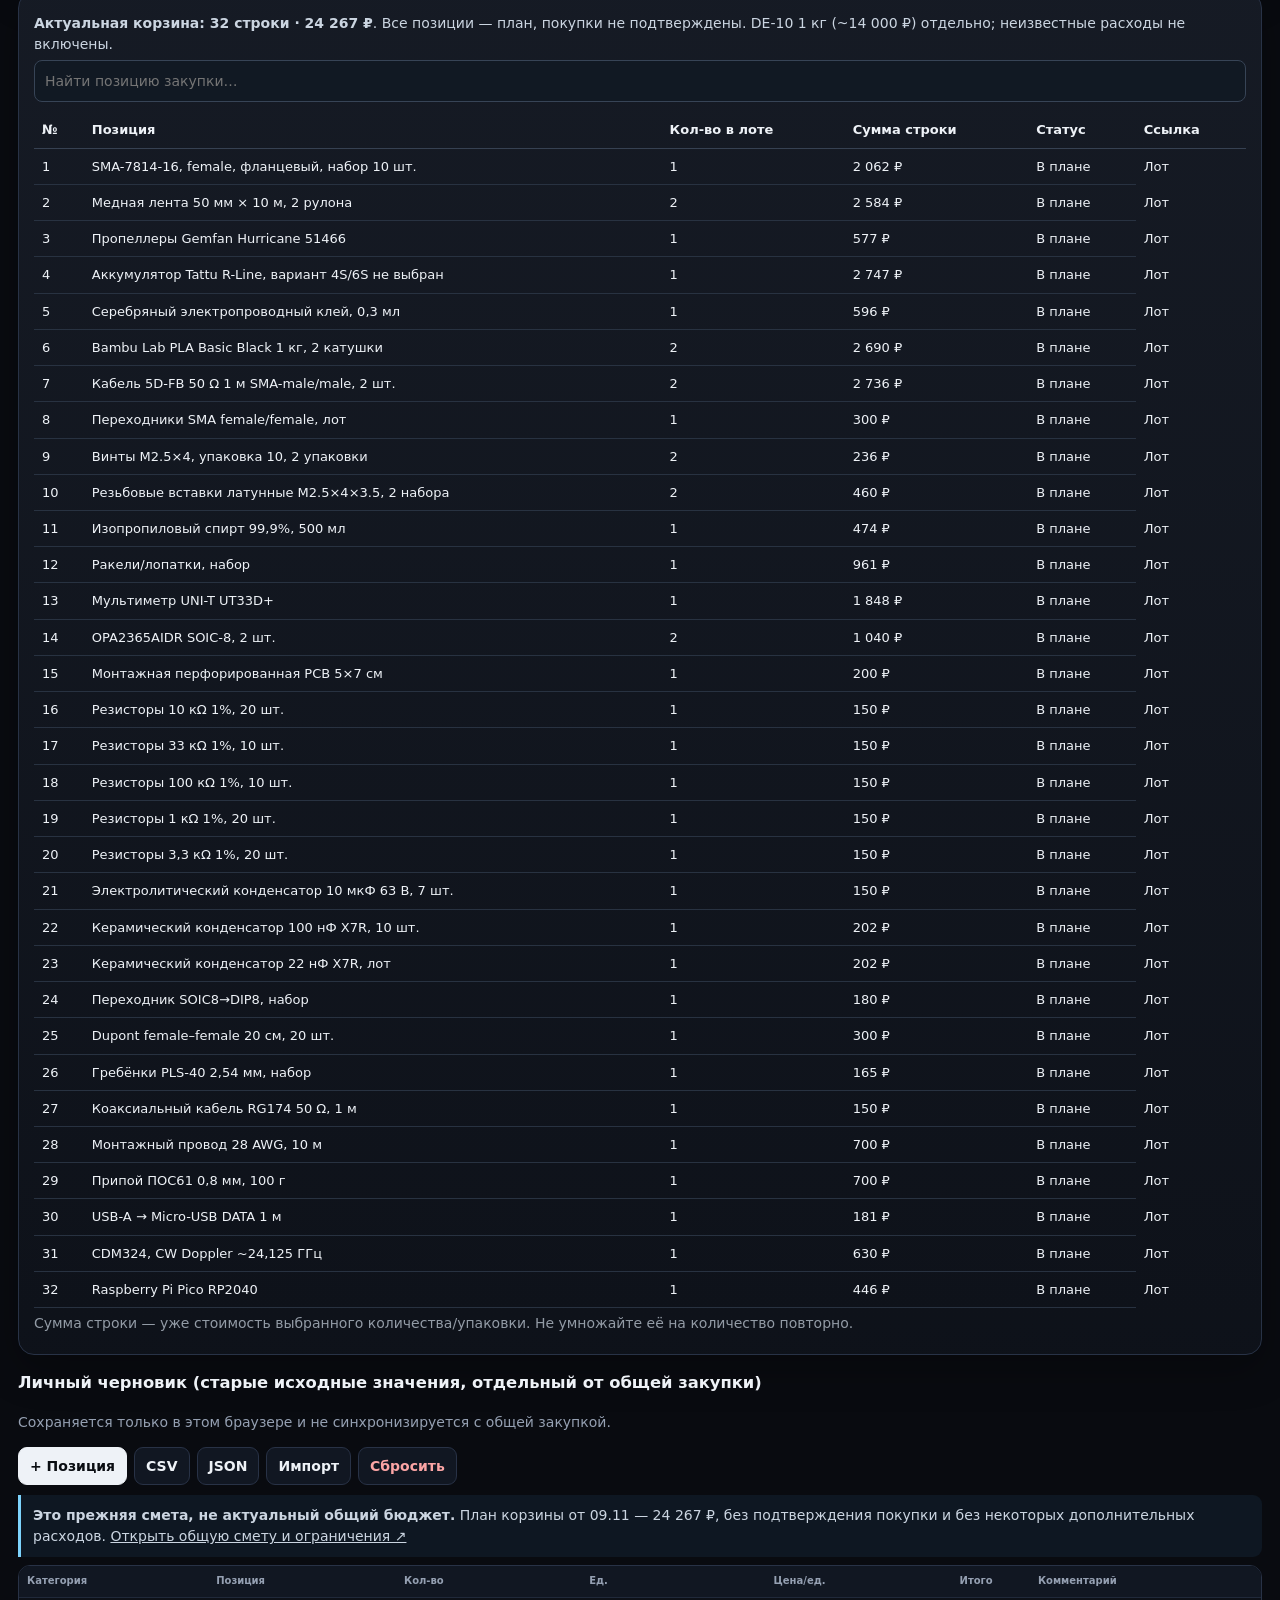
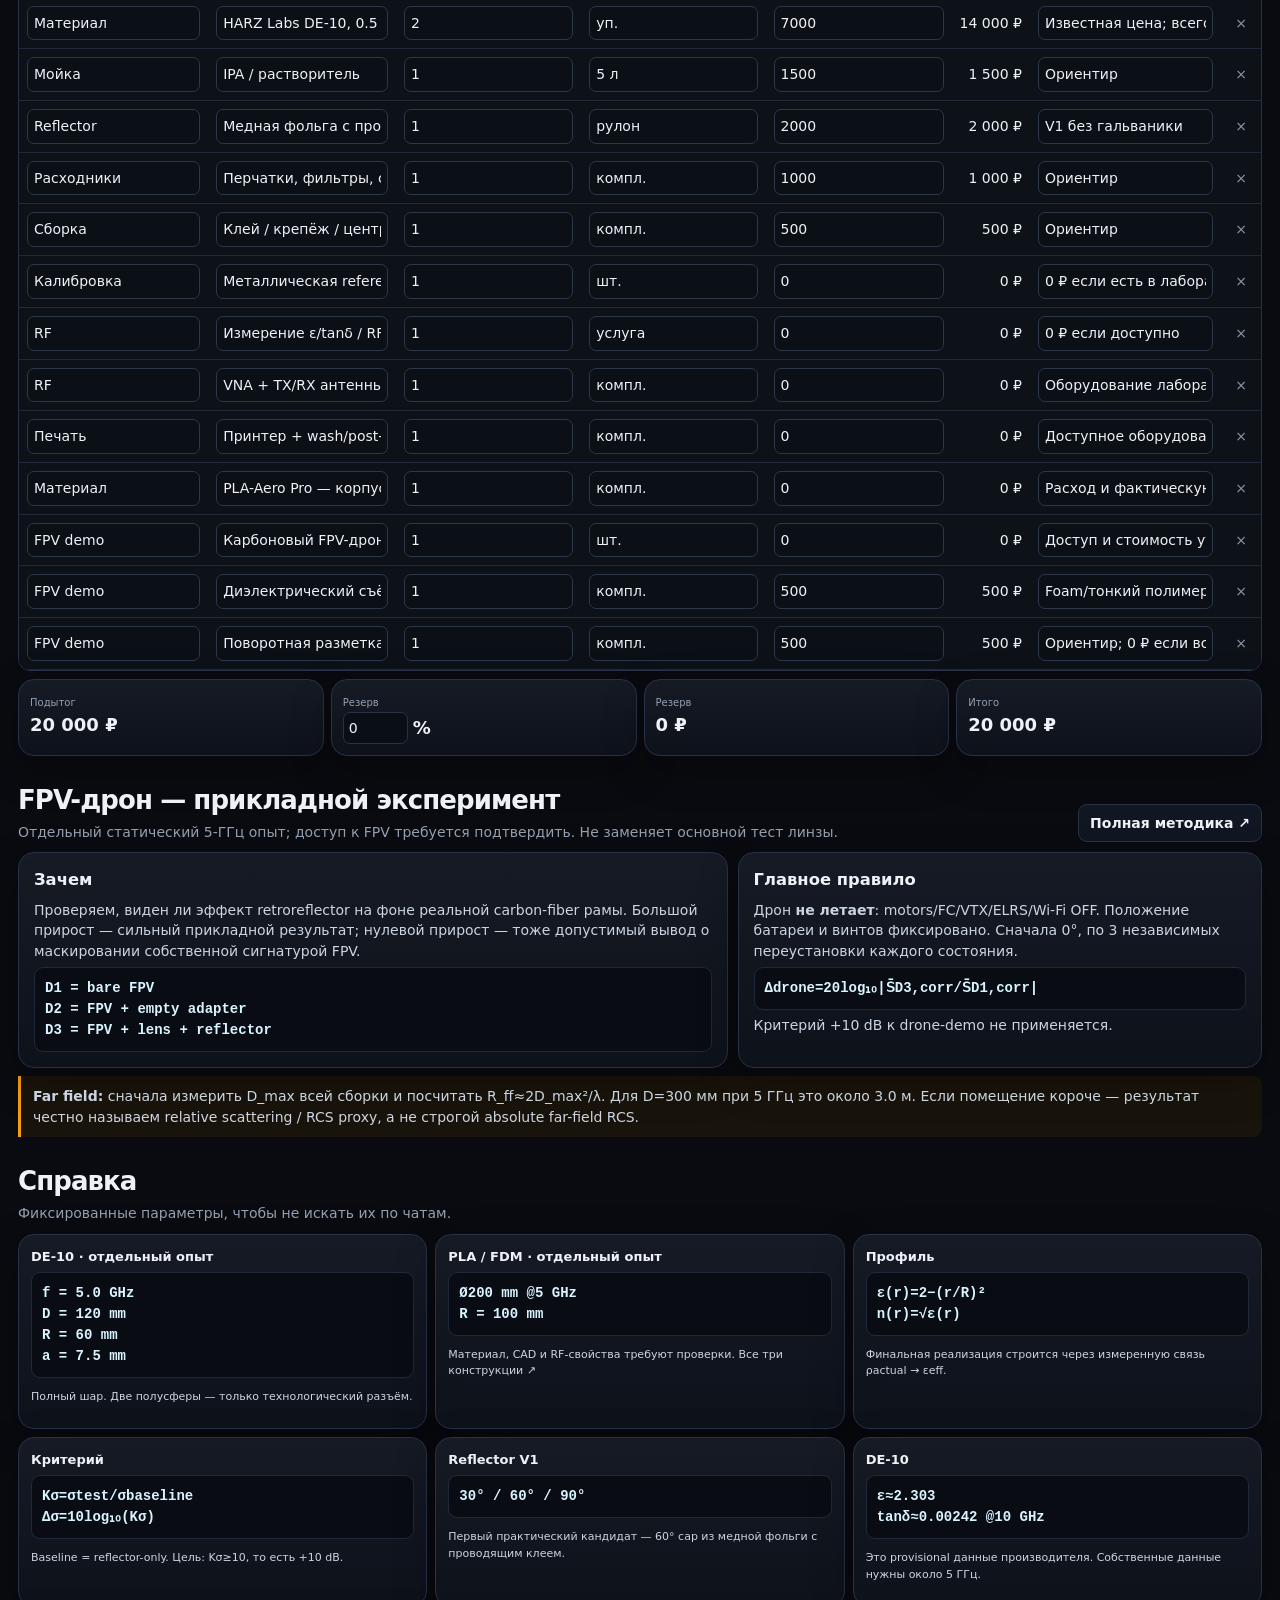
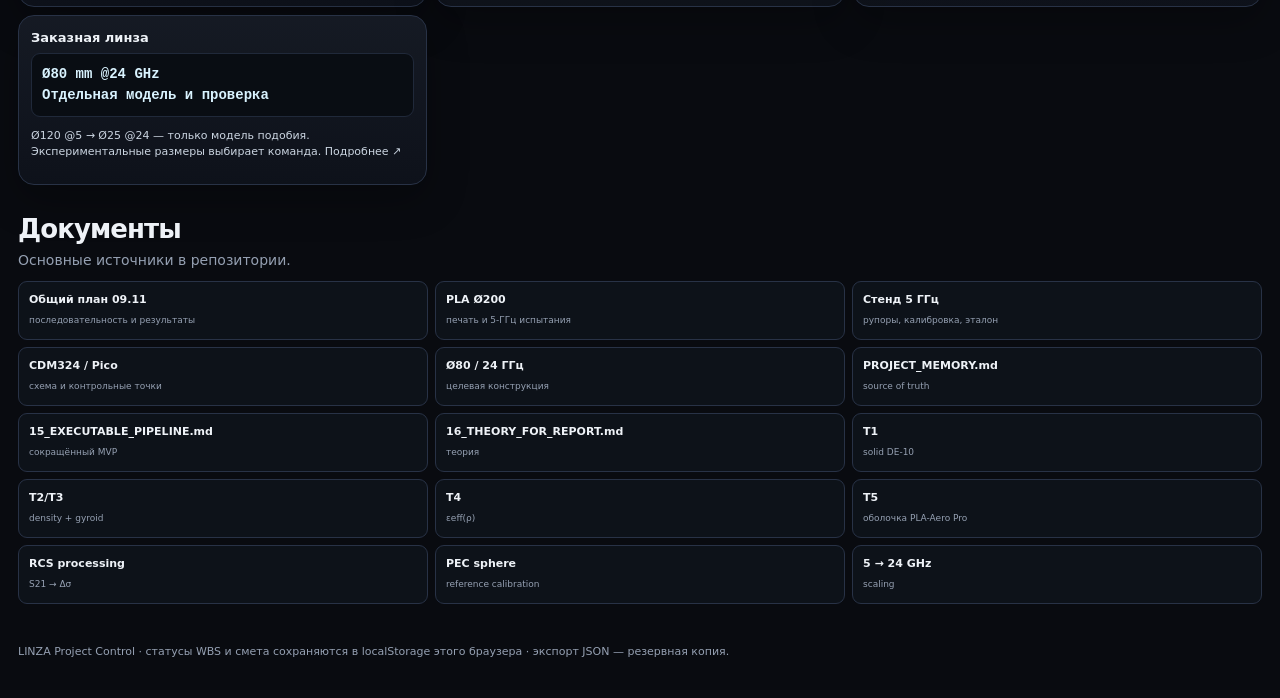
==== commit 90649dc8: "site: display canonical 32-line procurement and 24-task source alongside local WBS" ====
--- a/site/board.html
+++ b/site/board.html
@@ -28,9 +28,10 @@
 
 <section id="plan"><div class="head"><div><h2>Полная декомпозиция</h2><p>Подробный план по трём конструкциям, стендам и обработке; состав T2/T3 и diameter gate взят из подробных протоколов. Краткий MVP в репозитории предлагает сокращение серии — его нужно отдельно согласовать.</p></div></div><div class="filters"><input class="search" id="planSearch" placeholder="Поиск по этапам, задачам и действиям…"><select id="statusFilter"><option value="all">Все статусы</option><option value="todo">Надо сделать</option><option value="doing">В работе</option><option value="blocked">Заблокировано</option><option value="done">Готово</option></select><select id="scopeFilter"><option value="core">Только CORE</option><option value="all">CORE + OPTIONAL</option><option value="optional">Только OPTIONAL</option></select><button class="btn" id="expandAll">Раскрыть всё</button></div><div id="planRoot"></div><div class="note" style="margin-top:9px"><b>Как пользоваться:</b> меняй статус у конкретных действий. Проценты этапов/задач/подзадач пересчитываются сами. Кнопка ✎ позволяет поправить текст действия, + добавить новое действие в подзадачу.</div></section>
 
+<section id="canonicalActions"><div class="head"><div><h2>Канонический план из GitHub</h2><p>24 задачи, собранные по инженерным инструкциям проекта. Это план, не подтверждённый прогресс команды.</p></div></div><div class="card box" id="canonicalActionsData">Загрузка плана…</div></section>
 <section id="kanban"><div class="head"><div><h2>Kanban действий</h2><p>Те же leaf-actions, только сгруппированные по статусу.</p></div></div><div class="kanban" id="kanbanRoot"></div></section>
 
-<section id="budget"><div class="head"><div><h2>Смета и закупка</h2><p>Сначала общий план закупки, ниже — личный редактируемый черновик.</p></div></div><div class="card box" style="margin-bottom:12px"><h3>План корзины · 09.11.2026</h3><p><b>24 267 ₽</b> — планируемая корзина: 7 844 ₽ на электронную ветку и 16 423 ₽ на рупорную / PLA / полётную часть. Позиции не отмечены купленными. DE-10 и часть оборудования в итог не включены.</p><p><a href="https://github.com/dikobrazuka/linza/blob/main/budget/MASTER_BOM_AND_COST_2026-11-09.md" style="color:#86efac;text-decoration:underline">Открыть состав, цены и недостающие позиции ↗</a></p></div><h3>Локальный черновик V1</h3><p style="color:#95a0b2">Сохраняется только в этом браузере и не синхронизируется с общей закупкой.</p><div class="budget-toolbar"><button class="btn primary" id="addBudgetRow">+ Позиция</button><button class="btn" id="exportBudgetCsv">CSV</button><button class="btn" id="exportBudgetJson">JSON</button><button class="btn" id="importBudgetBtn">Импорт</button><input type="file" id="importBudgetFile" accept="application/json,.json" hidden><button class="btn danger" id="resetBudget">Сбросить</button></div><div class="note" style="margin-bottom:8px"><b>Это прежняя смета, не актуальный общий бюджет.</b> План корзины от 09.11 — 24 267 ₽, без подтверждения покупки и без некоторых дополнительных расходов. <a href="https://github.com/dikobrazuka/linza/blob/main/budget/MASTER_BOM_AND_COST_2026-11-09.md" style="text-decoration:underline">Открыть общую смету и ограничения ↗</a></div><div class="budget-wrap"><table class="budget-table"><thead><tr><th>Категория</th><th>Позиция</th><th>Кол-во</th><th>Ед.</th><th>Цена/ед.</th><th>Итого</th><th>Комментарий</th><th></th></tr></thead><tbody id="budgetBody"></tbody></table></div><div class="budget-summary"><div class="card sum"><span>Подытог</span><b id="budgetSubtotal">0 ₽</b></div><div class="card sum"><span>Резерв</span><div class="reserve-input"><input id="budgetReserve" type="number" min="0" max="100" value="15"><b>%</b></div></div><div class="card sum"><span>Резерв</span><b id="budgetReserveValue">0 ₽</b></div><div class="card sum"><span>Итого</span><b id="budgetTotal">0 ₽</b></div></div></section>
+<section id="budget"><div class="head"><div><h2>Смета и закупка</h2><p>Сначала общий план закупки, ниже — личный редактируемый черновик.</p></div></div><div class="card box" style="margin-bottom:12px"><h3>План корзины · 09.11.2026</h3><p><b>24 267 ₽</b> — планируемая корзина: 7 844 ₽ на электронную ветку и 16 423 ₽ на рупорную / PLA / полётную часть. Позиции не отмечены купленными. DE-10 и часть оборудования в итог не включены.</p><p><a href="https://github.com/dikobrazuka/linza/blob/main/budget/MASTER_BOM_AND_COST_2026-11-09.md" style="color:#86efac;text-decoration:underline">Открыть состав, цены и недостающие позиции ↗</a></p></div><div class="card box" id="canonicalBudgetData">Загрузка актуальной корзины…</div><h3>Личный черновик (старые исходные значения, отдельный от общей закупки)</h3><p style="color:#95a0b2">Сохраняется только в этом браузере и не синхронизируется с общей закупкой.</p><div class="budget-toolbar"><button class="btn primary" id="addBudgetRow">+ Позиция</button><button class="btn" id="exportBudgetCsv">CSV</button><button class="btn" id="exportBudgetJson">JSON</button><button class="btn" id="importBudgetBtn">Импорт</button><input type="file" id="importBudgetFile" accept="application/json,.json" hidden><button class="btn danger" id="resetBudget">Сбросить</button></div><div class="note" style="margin-bottom:8px"><b>Это прежняя смета, не актуальный общий бюджет.</b> План корзины от 09.11 — 24 267 ₽, без подтверждения покупки и без некоторых дополнительных расходов. <a href="https://github.com/dikobrazuka/linza/blob/main/budget/MASTER_BOM_AND_COST_2026-11-09.md" style="text-decoration:underline">Открыть общую смету и ограничения ↗</a></div><div class="budget-wrap"><table class="budget-table"><thead><tr><th>Категория</th><th>Позиция</th><th>Кол-во</th><th>Ед.</th><th>Цена/ед.</th><th>Итого</th><th>Комментарий</th><th></th></tr></thead><tbody id="budgetBody"></tbody></table></div><div class="budget-summary"><div class="card sum"><span>Подытог</span><b id="budgetSubtotal">0 ₽</b></div><div class="card sum"><span>Резерв</span><div class="reserve-input"><input id="budgetReserve" type="number" min="0" max="100" value="15"><b>%</b></div></div><div class="card sum"><span>Резерв</span><b id="budgetReserveValue">0 ₽</b></div><div class="card sum"><span>Итого</span><b id="budgetTotal">0 ₽</b></div></div></section>
 
 <section id="reference"><div class="head"><div><h2>Справка</h2><p>Фиксированные параметры, чтобы не искать их по чатам.</p></div></div><div class="refgrid"><div class="card ref"><h3>DE-10 · отдельный опыт</h3><div class="formula">f = 5.0 GHz<br>D = 120 mm<br>R = 60 mm<br>a = 7.5 mm</div><p>Полный шар. Две полусферы — только технологический разъём.</p></div><div class="card ref"><h3>PLA / FDM · отдельный опыт</h3><div class="formula">Ø200 mm @5 GHz<br>R = 100 mm</div><p>Материал, CAD и RF-свойства требуют проверки. <a href="./team.html#designs">Все три конструкции ↗</a></p></div><div class="card ref"><h3>Профиль</h3><div class="formula">ε(r)=2−(r/R)²<br>n(r)=√ε(r)</div><p>Финальная реализация строится через измеренную связь ρactual → εeff.</p></div><div class="card ref"><h3>Критерий</h3><div class="formula">Kσ=σtest/σbaseline<br>Δσ=10log₁₀(Kσ)</div><p>Baseline = reflector-only. Цель: Kσ≥10, то есть +10 dB.</p></div><div class="card ref"><h3>Reflector V1</h3><div class="formula">30° / 60° / 90°</div><p>Первый практический кандидат — 60° cap из медной фольги с проводящим клеем.</p></div><div class="card ref"><h3>DE-10</h3><div class="formula">ε≈2.303<br>tanδ≈0.00242 @10 GHz</div><p>Это provisional данные производителя. Собственные данные нужны около 5 ГГц.</p></div><div class="card ref"><h3>Заказная линза</h3><div class="formula">Ø80 mm @24 GHz<br>Отдельная модель и проверка</div><p>Ø120 @5 → Ø25 @24 — только модель подобия. Экспериментальные размеры выбирает команда. <a href="./explain.html#scale">Подробнее ↗</a></p></div></div></section>
 
@@ -144,4 +145,5 @@
 <script src="./team-addon.js"></script>
 <script src="./drone-addon.js"></script>
 <script src="./board-upgrade.js"></script>
+<script src="./data-dashboard.js"></script>
 </body></html>
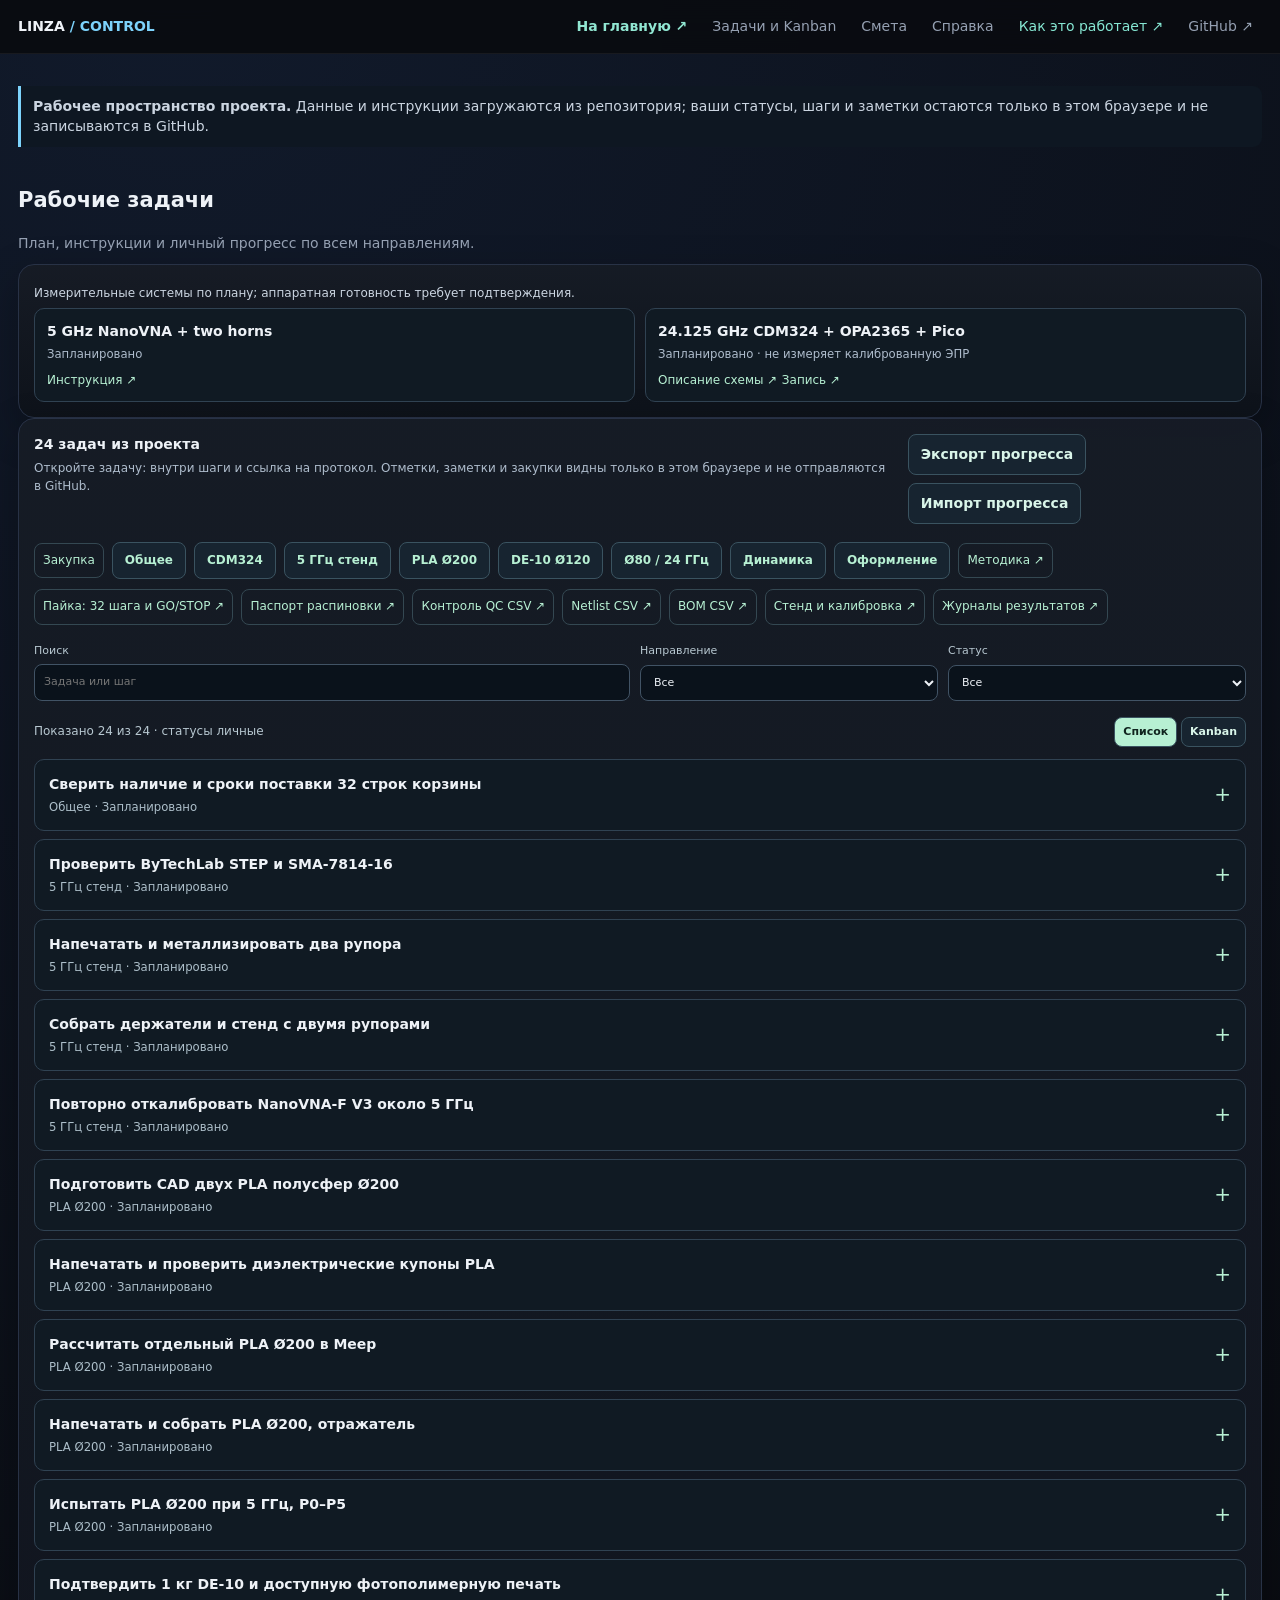
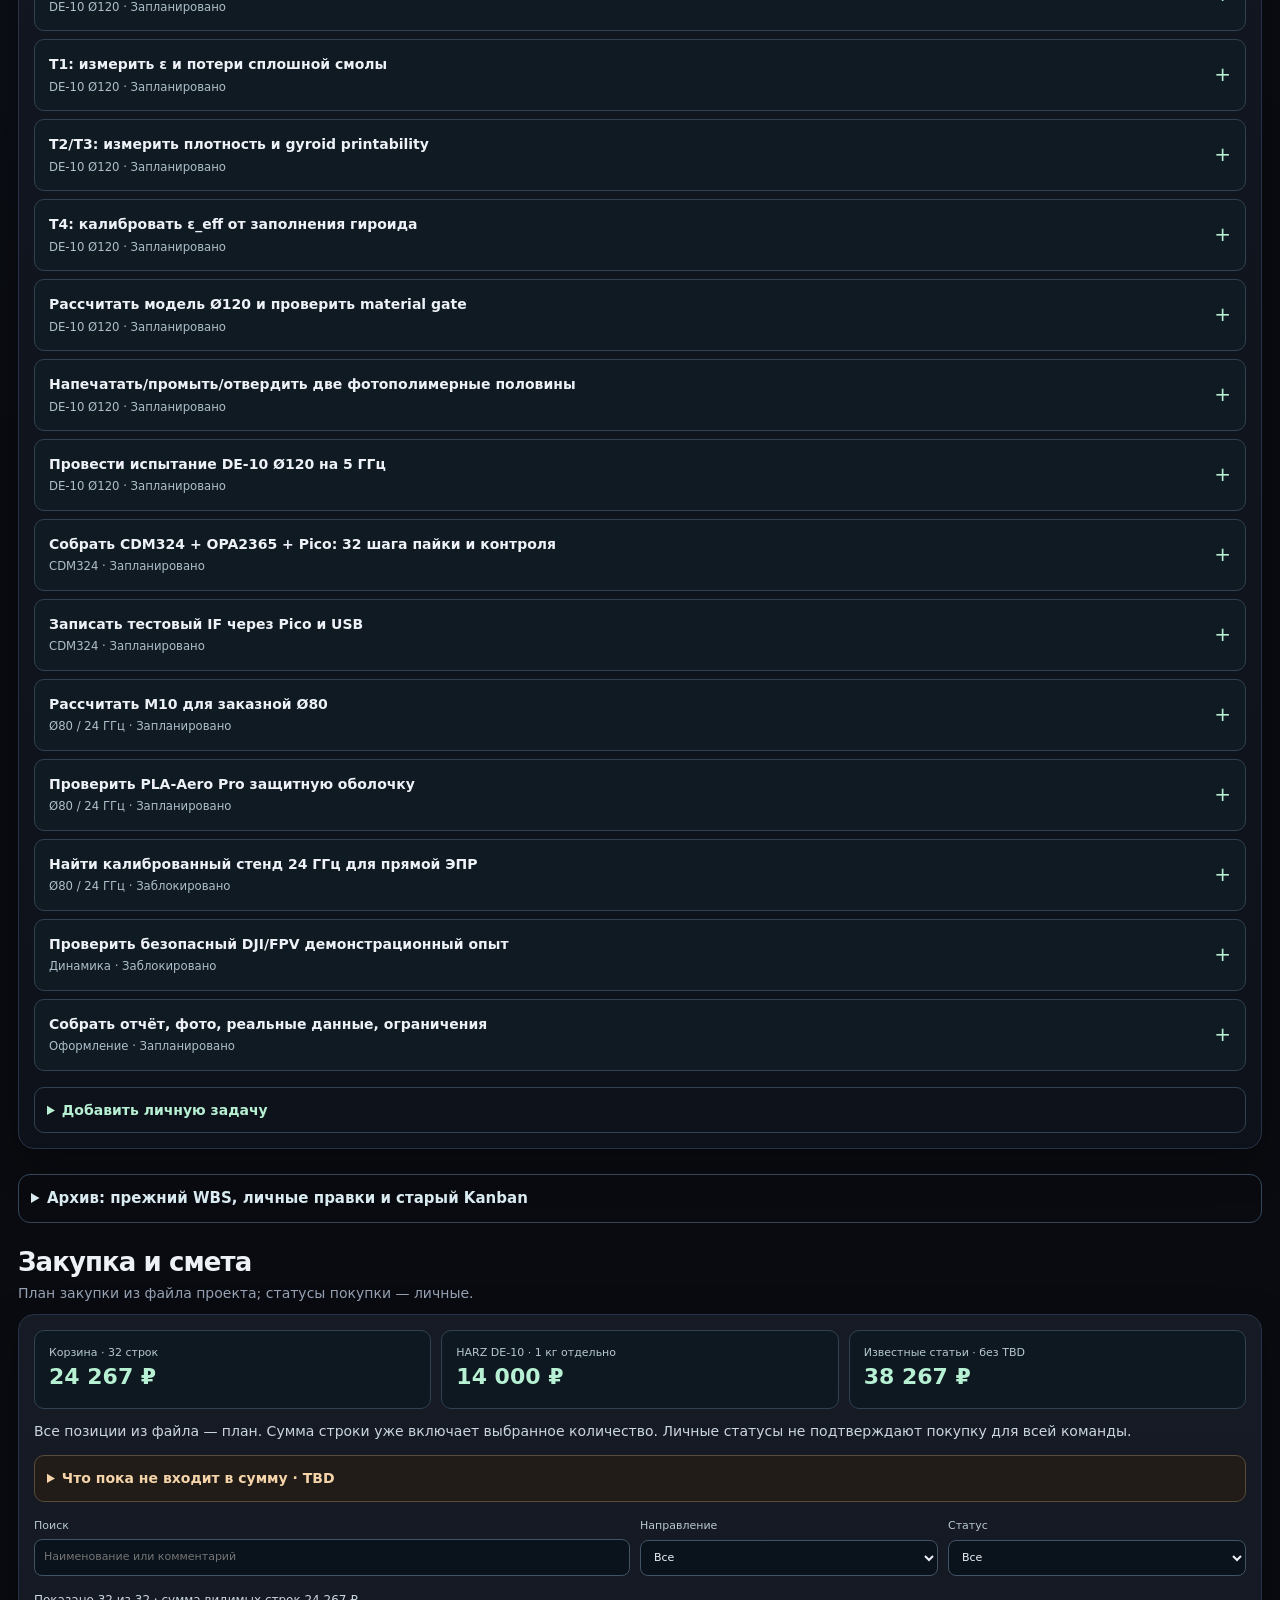
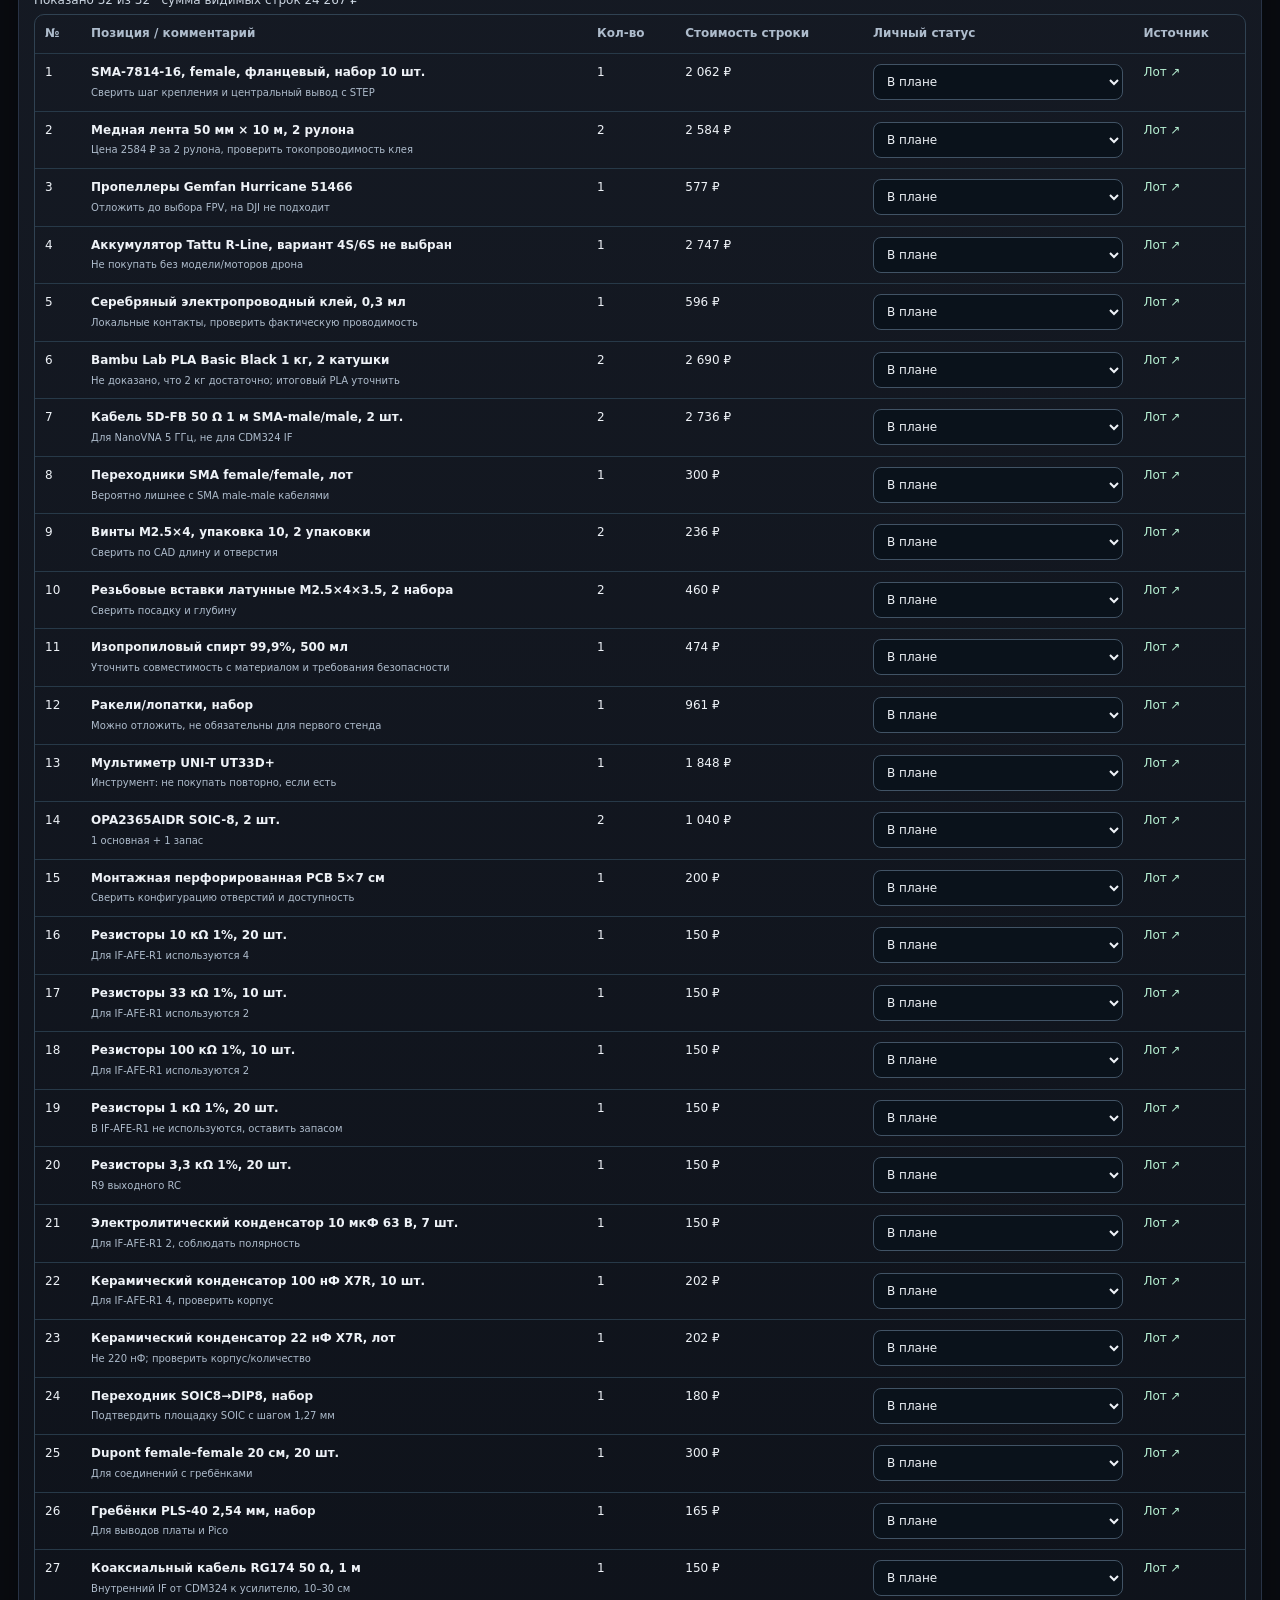
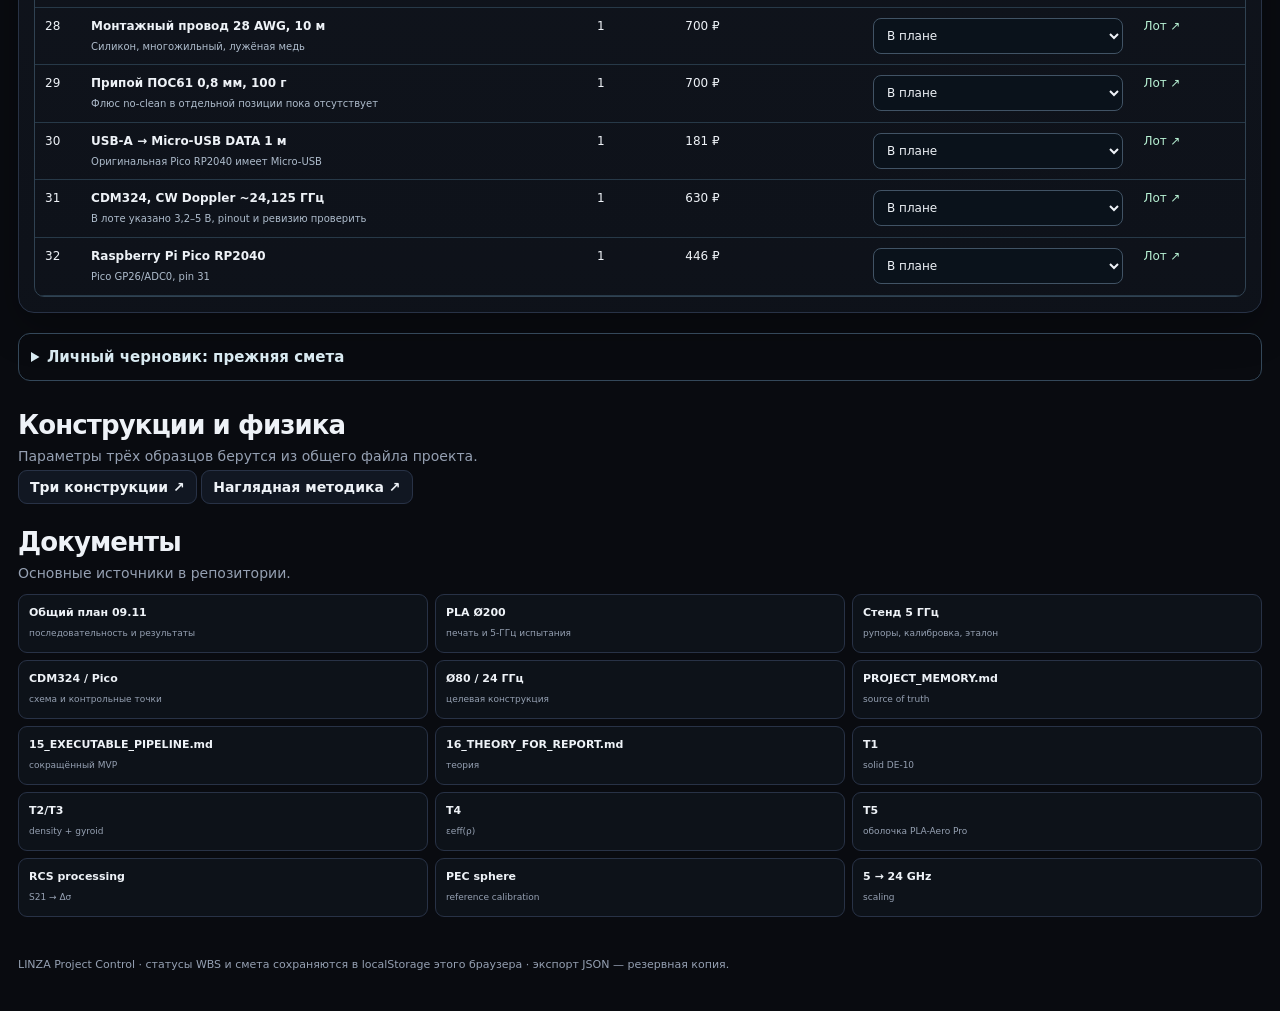
==== commit c4813c89: "Unify project tasks, procurement and local progress" ====
--- a/site/board.html
+++ b/site/board.html
@@ -16,24 +16,26 @@
 .refgrid{display:grid;grid-template-columns:repeat(3,1fr);gap:8px}.ref{padding:12px}.ref h3{margin:0 0 6px;font-size:13px}.ref p{font-size:11px;color:#cbd5e1}.files{display:grid;grid-template-columns:repeat(3,1fr);gap:7px}.file{padding:10px;border:1px solid var(--line);border-radius:9px;background:#0d1219}.file:hover{border-color:#485976}.file b{display:block;font-size:11px}.file span{font-size:9px;color:var(--muted)}footer{padding:35px 0 20px;color:var(--muted);font-size:11px}
 @media(max-width:1100px){.hero{grid-template-columns:1fr}.kanban{grid-template-columns:repeat(2,1fr)}.files{grid-template-columns:repeat(2,1fr)}}@media(max-width:720px){.wrap{padding:12px}.topin{padding:8px 12px}.metrics{grid-template-columns:repeat(2,1fr)}.nextbox{grid-template-columns:1fr}.filters{grid-template-columns:1fr 1fr}.filters .search{grid-column:1/-1}.action{grid-template-columns:98px 1fr auto}.action select{width:98px}.kanban{display:flex;overflow:auto}.kcol{min-width:82vw}.grid2,.refgrid{grid-template-columns:1fr}.budget-summary{grid-template-columns:repeat(2,1fr)}.files{grid-template-columns:1fr}}
 </style>
+<link rel="stylesheet" href="./workspace.css">
 </head>
 <body>
-<div class="top"><div class="topin"><div class="brand">LINZA <span>/ CONTROL</span></div><a class="nav" href="./index.html" style="color:#91e7d2;font-weight:800">На главную ↗</a><a class="nav" href="#plan">Доска</a><a class="nav" href="#kanban">Kanban</a><a class="nav" href="#budget">Смета</a><a class="nav" href="#reference">Справка</a><a class="nav" href="./explain.html" style="color:#86e7d3">Как это работает ↗</a><a class="nav" href="https://github.com/dikobrazuka/linza" target="_blank">GitHub ↗</a></div></div>
+<div class="top"><div class="topin"><div class="brand">LINZA <span>/ CONTROL</span></div><a class="nav" href="./index.html" style="color:#91e7d2;font-weight:800">На главную ↗</a><a class="nav" href="#canonicalActions">Задачи и Kanban</a><a class="nav" href="#budget">Смета</a><a class="nav" href="#reference">Справка</a><a class="nav" href="./explain.html" style="color:#86e7d3">Как это работает ↗</a><a class="nav" href="https://github.com/dikobrazuka/linza" target="_blank">GitHub ↗</a></div></div>
 <main class="wrap">
-<div class="note" style="margin-top:14px"><b>Уточнение заказчика:</b> целевая линза Ø80 мм; рабочая частота проекта 24 ГГц. Размеры опытов выбирает команда. Корпус — PLA-Aero Pro, профиль 245–250 °C / flow 0,30, толщина около 1,2 мм до T5. <a href="./explain.html#scale" style="text-decoration:underline">Линза, стенд и методика — наглядно ↗</a></div>
-<div class="note" style="margin-top:14px;border-left-color:#86efac;background:#0d201d"><b>Актуальный маршрут команды · 09.11.2026</b><br>Три независимые ветки: PLA/FDM Ø200 на 5 ГГц, DE-10 Ø120 на 5 ГГц и заказная Ø80 на 24 ГГц. Плюс рупорный стенд и отдельный CDM324. <a href="./index.html" style="display:inline-block;margin-top:8px;color:#91e7d2;font-weight:800;text-decoration:underline">Открыть рабочий список и образцы →</a></div>
-<header class="hero"><div><div class="eyebrow">WORK BREAKDOWN STRUCTURE · ACTION LEVEL</div><h1>Проект разложен до конкретных действий.</h1><p>Этап → задача → подзадача → действие. Статус меняется на уровне действия, а прогресс всех уровней считается автоматически. Три ветки и два стенда собраны по направлениям. Отметки хранятся только в этом браузере; исполнителей и фактический прогресс команда согласует отдельно.</p><div class="toolbar"><button class="btn primary" id="exportPlan">Экспорт плана JSON</button><button class="btn" id="importPlanBtn">Импорт JSON</button><input id="importPlanFile" type="file" accept="application/json,.json" hidden><button class="btn danger" id="resetPlan">Сбросить план</button></div></div><div class="card dash"><h3>Состояние локальной доски</h3><div class="progress"><i id="overallBar"></i></div><div class="metrics"><div class="metric"><b id="overallPct">0%</b><span>готово</span></div><div class="metric"><b id="todoN">0</b><span>надо</span></div><div class="metric"><b id="doingN">0</b><span>в работе</span></div><div class="metric"><b id="blockedN">0</b><span>блокеры</span></div></div><div class="nextbox"><div class="next"><span>Первое незавершённое направление</span><b id="currentStage">—</b></div><div class="next"><span>Одна из открытых задач</span><b id="nextAction">—</b></div></div></div></header>
+<div class="note" style="margin-top:14px"><b>Рабочее пространство проекта.</b> Данные и инструкции загружаются из репозитория; ваши статусы, шаги и заметки остаются только в этом браузере и не записываются в GitHub.</div>
+<section id="canonicalActions"><div class="head"><div><h1>Рабочие задачи</h1><p>План, инструкции и личный прогресс по всем направлениям.</p></div></div><div class="card box" id="canonicalSystems">Загрузка измерительных систем…</div><div class="card box" id="canonicalActionsData">Загрузка плана…</div></section>
+<details class="legacy-panel"><summary>Архив: прежний WBS, личные правки и старый Kanban</summary><p>Данные сохранены отдельно. Чтобы перенести похожую отметку в актуальную задачу, откройте её выше и проверьте сопоставление. Архив не синхронизируется с каноническим планом автоматически.</p><header class="hero"><div><div class="eyebrow">WORK BREAKDOWN STRUCTURE · ACTION LEVEL</div><h1>Проект разложен до конкретных действий.</h1><p>Этап → задача → подзадача → действие. Статус меняется на уровне действия, а прогресс всех уровней считается автоматически. Три ветки и два стенда собраны по направлениям. Отметки хранятся только в этом браузере; исполнителей и фактический прогресс команда согласует отдельно.</p><div class="toolbar"><button class="btn primary" id="exportPlan">Экспорт плана JSON</button><button class="btn" id="importPlanBtn">Импорт JSON</button><input id="importPlanFile" type="file" accept="application/json,.json" hidden><button class="btn danger" id="resetPlan">Сбросить план</button></div></div><div class="card dash"><h3>Состояние локальной доски</h3><div class="progress"><i id="overallBar"></i></div><div class="metrics"><div class="metric"><b id="overallPct">0%</b><span>готово</span></div><div class="metric"><b id="todoN">0</b><span>надо</span></div><div class="metric"><b id="doingN">0</b><span>в работе</span></div><div class="metric"><b id="blockedN">0</b><span>блокеры</span></div></div><div class="nextbox"><div class="next"><span>Первое незавершённое направление</span><b id="currentStage">—</b></div><div class="next"><span>Одна из открытых задач</span><b id="nextAction">—</b></div></div></div></header>
 
 <section><div class="head"><div><h2>Направления</h2><p>Работы могут идти параллельно. Нажми на направление, чтобы открыть задачи.</p></div></div><div class="stagebar" id="stagebar"></div></section>
 
 <section id="plan"><div class="head"><div><h2>Полная декомпозиция</h2><p>Подробный план по трём конструкциям, стендам и обработке; состав T2/T3 и diameter gate взят из подробных протоколов. Краткий MVP в репозитории предлагает сокращение серии — его нужно отдельно согласовать.</p></div></div><div class="filters"><input class="search" id="planSearch" placeholder="Поиск по этапам, задачам и действиям…"><select id="statusFilter"><option value="all">Все статусы</option><option value="todo">Надо сделать</option><option value="doing">В работе</option><option value="blocked">Заблокировано</option><option value="done">Готово</option></select><select id="scopeFilter"><option value="core">Только CORE</option><option value="all">CORE + OPTIONAL</option><option value="optional">Только OPTIONAL</option></select><button class="btn" id="expandAll">Раскрыть всё</button></div><div id="planRoot"></div><div class="note" style="margin-top:9px"><b>Как пользоваться:</b> меняй статус у конкретных действий. Проценты этапов/задач/подзадач пересчитываются сами. Кнопка ✎ позволяет поправить текст действия, + добавить новое действие в подзадачу.</div></section>
 
-<section id="canonicalActions"><div class="head"><div><h2>Канонический план из GitHub</h2><p>24 задачи, собранные по инженерным инструкциям проекта. Это план, не подтверждённый прогресс команды.</p></div></div><div class="card box" id="canonicalActionsData">Загрузка плана…</div></section>
 <section id="kanban"><div class="head"><div><h2>Kanban действий</h2><p>Те же leaf-actions, только сгруппированные по статусу.</p></div></div><div class="kanban" id="kanbanRoot"></div></section>
 
-<section id="budget"><div class="head"><div><h2>Смета и закупка</h2><p>Сначала общий план закупки, ниже — личный редактируемый черновик.</p></div></div><div class="card box" style="margin-bottom:12px"><h3>План корзины · 09.11.2026</h3><p><b>24 267 ₽</b> — планируемая корзина: 7 844 ₽ на электронную ветку и 16 423 ₽ на рупорную / PLA / полётную часть. Позиции не отмечены купленными. DE-10 и часть оборудования в итог не включены.</p><p><a href="https://github.com/dikobrazuka/linza/blob/main/budget/MASTER_BOM_AND_COST_2026-11-09.md" style="color:#86efac;text-decoration:underline">Открыть состав, цены и недостающие позиции ↗</a></p></div><div class="card box" id="canonicalBudgetData">Загрузка актуальной корзины…</div><h3>Личный черновик (старые исходные значения, отдельный от общей закупки)</h3><p style="color:#95a0b2">Сохраняется только в этом браузере и не синхронизируется с общей закупкой.</p><div class="budget-toolbar"><button class="btn primary" id="addBudgetRow">+ Позиция</button><button class="btn" id="exportBudgetCsv">CSV</button><button class="btn" id="exportBudgetJson">JSON</button><button class="btn" id="importBudgetBtn">Импорт</button><input type="file" id="importBudgetFile" accept="application/json,.json" hidden><button class="btn danger" id="resetBudget">Сбросить</button></div><div class="note" style="margin-bottom:8px"><b>Это прежняя смета, не актуальный общий бюджет.</b> План корзины от 09.11 — 24 267 ₽, без подтверждения покупки и без некоторых дополнительных расходов. <a href="https://github.com/dikobrazuka/linza/blob/main/budget/MASTER_BOM_AND_COST_2026-11-09.md" style="text-decoration:underline">Открыть общую смету и ограничения ↗</a></div><div class="budget-wrap"><table class="budget-table"><thead><tr><th>Категория</th><th>Позиция</th><th>Кол-во</th><th>Ед.</th><th>Цена/ед.</th><th>Итого</th><th>Комментарий</th><th></th></tr></thead><tbody id="budgetBody"></tbody></table></div><div class="budget-summary"><div class="card sum"><span>Подытог</span><b id="budgetSubtotal">0 ₽</b></div><div class="card sum"><span>Резерв</span><div class="reserve-input"><input id="budgetReserve" type="number" min="0" max="100" value="15"><b>%</b></div></div><div class="card sum"><span>Резерв</span><b id="budgetReserveValue">0 ₽</b></div><div class="card sum"><span>Итого</span><b id="budgetTotal">0 ₽</b></div></div></section>
+</details>
 
-<section id="reference"><div class="head"><div><h2>Справка</h2><p>Фиксированные параметры, чтобы не искать их по чатам.</p></div></div><div class="refgrid"><div class="card ref"><h3>DE-10 · отдельный опыт</h3><div class="formula">f = 5.0 GHz<br>D = 120 mm<br>R = 60 mm<br>a = 7.5 mm</div><p>Полный шар. Две полусферы — только технологический разъём.</p></div><div class="card ref"><h3>PLA / FDM · отдельный опыт</h3><div class="formula">Ø200 mm @5 GHz<br>R = 100 mm</div><p>Материал, CAD и RF-свойства требуют проверки. <a href="./team.html#designs">Все три конструкции ↗</a></p></div><div class="card ref"><h3>Профиль</h3><div class="formula">ε(r)=2−(r/R)²<br>n(r)=√ε(r)</div><p>Финальная реализация строится через измеренную связь ρactual → εeff.</p></div><div class="card ref"><h3>Критерий</h3><div class="formula">Kσ=σtest/σbaseline<br>Δσ=10log₁₀(Kσ)</div><p>Baseline = reflector-only. Цель: Kσ≥10, то есть +10 dB.</p></div><div class="card ref"><h3>Reflector V1</h3><div class="formula">30° / 60° / 90°</div><p>Первый практический кандидат — 60° cap из медной фольги с проводящим клеем.</p></div><div class="card ref"><h3>DE-10</h3><div class="formula">ε≈2.303<br>tanδ≈0.00242 @10 GHz</div><p>Это provisional данные производителя. Собственные данные нужны около 5 ГГц.</p></div><div class="card ref"><h3>Заказная линза</h3><div class="formula">Ø80 mm @24 GHz<br>Отдельная модель и проверка</div><p>Ø120 @5 → Ø25 @24 — только модель подобия. Экспериментальные размеры выбирает команда. <a href="./explain.html#scale">Подробнее ↗</a></p></div></div></section>
+<section id="budget"><div class="head"><div><h2>Закупка и смета</h2><p>План закупки из файла проекта; статусы покупки — личные.</p></div></div><div class="card box" id="canonicalBudgetData">Загрузка актуальной корзины…</div><details class="legacy-panel"><summary>Личный черновик: прежняя смета</summary><h3>Личный черновик (старые исходные значения, отдельный от общей закупки)</h3><p style="color:#95a0b2">Сохраняется только в этом браузере и не синхронизируется с общей закупкой.</p><div class="budget-toolbar"><button class="btn primary" id="addBudgetRow">+ Позиция</button><button class="btn" id="exportBudgetCsv">CSV</button><button class="btn" id="exportBudgetJson">JSON</button><button class="btn" id="importBudgetBtn">Импорт</button><input type="file" id="importBudgetFile" accept="application/json,.json" hidden><button class="btn danger" id="resetBudget">Сбросить</button></div><div class="note" style="margin-bottom:8px"><b>Это прежний личный черновик, не общая закупка.</b> Актуальные плановые цены показаны выше. <a href="https://github.com/dikobrazuka/linza/blob/main/budget/MASTER_BOM_AND_COST_2026-11-09.md" style="text-decoration:underline">Открыть общую смету и ограничения ↗</a></div><div class="budget-wrap"><table class="budget-table"><thead><tr><th>Категория</th><th>Позиция</th><th>Кол-во</th><th>Ед.</th><th>Цена/ед.</th><th>Итого</th><th>Комментарий</th><th></th></tr></thead><tbody id="budgetBody"></tbody></table></div><div class="budget-summary"><div class="card sum"><span>Подытог</span><b id="budgetSubtotal">0 ₽</b></div><div class="card sum"><span>Резерв</span><div class="reserve-input"><input id="budgetReserve" type="number" min="0" max="100" value="15"><b>%</b></div></div><div class="card sum"><span>Резерв</span><b id="budgetReserveValue">0 ₽</b></div><div class="card sum"><span>Итого</span><b id="budgetTotal">0 ₽</b></div></div></details></section>
+
+<section id="reference"><div class="head"><div><h2>Конструкции и физика</h2><p>Параметры трёх образцов берутся из общего файла проекта.</p></div></div><div class="resources"><a class="btn" href="./index.html#designs">Три конструкции ↗</a> <a class="btn" href="./explain.html">Наглядная методика ↗</a></div></section>
 
 <section><div class="head"><div><h2>Документы</h2><p>Основные источники в репозитории.</p></div></div><div class="files"><a class="file" href="https://github.com/dikobrazuka/linza/blob/main/docs/24_MASTER_BUILD_AND_TEST_ORDER.md" target="_blank"><b>Общий план 09.11</b><span>последовательность и результаты</span></a><a class="file" href="https://github.com/dikobrazuka/linza/blob/main/experiment/PLA_200_TEST_PROCEDURE.md" target="_blank"><b>PLA Ø200</b><span>печать и 5-ГГц испытания</span></a><a class="file" href="https://github.com/dikobrazuka/linza/blob/main/experiment/05GHZ_STAND_BUILD_AND_CALIBRATION.md" target="_blank"><b>Стенд 5 ГГц</b><span>рупоры, калибровка, эталон</span></a><a class="file" href="https://github.com/dikobrazuka/linza/blob/main/electronics/01_CDM324_OPA2365_PICO_SCHEMATIC.md" target="_blank"><b>CDM324 / Pico</b><span>схема и контрольные точки</span></a><a class="file" href="https://github.com/dikobrazuka/linza/blob/main/experiment/FINAL_80_24GHZ_TEST_PROCEDURE.md" target="_blank"><b>Ø80 / 24 ГГц</b><span>целевая конструкция</span></a><a class="file" href="https://github.com/dikobrazuka/linza/blob/main/PROJECT_MEMORY.md" target="_blank"><b>PROJECT_MEMORY.md</b><span>source of truth</span></a><a class="file" href="https://github.com/dikobrazuka/linza/blob/main/docs/15_EXECUTABLE_PIPELINE.md" target="_blank"><b>15_EXECUTABLE_PIPELINE.md</b><span>сокращённый MVP</span></a><a class="file" href="https://github.com/dikobrazuka/linza/blob/main/docs/16_THEORY_FOR_REPORT.md" target="_blank"><b>16_THEORY_FOR_REPORT.md</b><span>теория</span></a><a class="file" href="https://github.com/dikobrazuka/linza/blob/main/docs/08_DE10_SPDR_T1_PROTOCOL.md" target="_blank"><b>T1</b><span>solid DE-10</span></a><a class="file" href="https://github.com/dikobrazuka/linza/blob/main/docs/09_DE10_GYROID_T2_T3_PROTOCOL.md" target="_blank"><b>T2/T3</b><span>density + gyroid</span></a><a class="file" href="https://github.com/dikobrazuka/linza/blob/main/docs/12_T4_RF_GYROID_PROTOCOL.md" target="_blank"><b>T4</b><span>εeff(ρ)</span></a><a class="file" href="https://github.com/dikobrazuka/linza/blob/main/docs/18_PLA_AERO_SHELL_T5_PROTOCOL.md" target="_blank"><b>T5</b><span>оболочка PLA-Aero Pro</span></a><a class="file" href="https://github.com/dikobrazuka/linza/blob/main/docs/13_RCS_S21_PROCESSING.md" target="_blank"><b>RCS processing</b><span>S21 → Δσ</span></a><a class="file" href="https://github.com/dikobrazuka/linza/blob/main/docs/14_PEC_SPHERE_REFERENCE.md" target="_blank"><b>PEC sphere</b><span>reference calibration</span></a><a class="file" href="https://github.com/dikobrazuka/linza/blob/main/docs/10_SCALING_5_TO_24.md" target="_blank"><b>5 → 24 GHz</b><span>scaling</span></a></div></section>
 <footer>LINZA Project Control · статусы WBS и смета сохраняются в localStorage этого браузера · экспорт JSON — резервная копия.</footer>
@@ -121,7 +123,8 @@
 ]}
 ];
 let plan;try{plan=JSON.parse(localStorage.getItem(PLAN_KEY))||structuredClone(defaultPlan)}catch(e){plan=structuredClone(defaultPlan)}
-const savePlan=()=>localStorage.setItem(PLAN_KEY,JSON.stringify(plan));
+const backupLegacy=key=>{const v=localStorage.getItem(key),b='linza-preserved-v1:'+key;if(v!==null&&localStorage.getItem(b)===null)localStorage.setItem(b,v)};
+const savePlan=()=>{backupLegacy(PLAN_KEY);localStorage.setItem(PLAN_KEY,JSON.stringify(plan));window.dispatchEvent(new CustomEvent('linza-legacy-change'))};
 const esc=s=>String(s??'').replaceAll('&','&amp;').replaceAll('<','&lt;').replaceAll('>','&gt;').replaceAll('"','&quot;');
 const download=(name,text,type)=>{const a=document.createElement('a');a.href=URL.createObjectURL(new Blob([text],{type}));a.download=name;a.click();setTimeout(()=>URL.revokeObjectURL(a.href),1000)};
 function allActions(){const out=[];plan.forEach((s,si)=>s.tasks.forEach((t,ti)=>t.subs.forEach((u,ui)=>u.actions.forEach((a,ai)=>out.push({a,s,t,u,si,ti,ui,ai})))));return out}
@@ -138,12 +141,9 @@
 function renderKanban(){const root=document.getElementById('kanbanRoot'),aa=allActions().filter(x=>x.a.scope!=='optional');const cols=[['todo','Надо','todo'],['doing','В работе','doing'],['blocked','Заблокировано','blocked'],['done','Готово','done']];root.innerHTML=cols.map(([st,l,d])=>{const list=aa.filter(x=>x.a.status===st);return `<div class="kcol"><div class="khead"><div><i class="dot ${d}"></i>${l}</div><span class="count">${list.length}</span></div><div class="klist">${list.map(x=>`<div class="kcard" data-jump="${x.a.id}"><b>${esc(x.a.text)}</b><span>${esc(x.s.title)} → ${esc(x.t.title)} → ${esc(x.u.title)}</span></div>`).join('')}</div></div>`}).join('');root.querySelectorAll('[data-jump]').forEach(el=>el.onclick=()=>{const x=findAction(el.dataset.jump);if(!x)return;document.getElementById('stage-'+x.s.id).open=true;document.getElementById('stage-'+x.s.id).scrollIntoView({behavior:'smooth'})})}
 document.getElementById('planSearch').oninput=applyFilters;document.getElementById('statusFilter').onchange=applyFilters;document.getElementById('scopeFilter').onchange=applyFilters;document.getElementById('expandAll').onclick=()=>document.querySelectorAll('.stage').forEach(x=>x.open=true);document.getElementById('resetPlan').onclick=()=>{if(confirm('Сбросить весь WBS к исходному состоянию?')){plan=structuredClone(defaultPlan);savePlan();renderPlan()}};document.getElementById('exportPlan').onclick=()=>download('linza_wbs.json',JSON.stringify({version:1,plan},null,2),'application/json');document.getElementById('importPlanBtn').onclick=()=>document.getElementById('importPlanFile').click();document.getElementById('importPlanFile').onchange=async e=>{const f=e.target.files?.[0];if(!f)return;try{const d=JSON.parse(await f.text());if(!Array.isArray(d.plan))throw new Error('Нет plan');plan=d.plan;if(window.linzaUpgradePlan)window.linzaUpgradePlan(plan);savePlan();renderPlan()}catch(err){alert('Ошибка импорта: '+err.message)}e.target.value=''};
 
-const defaultBudget=[{category:'Материал',item:'HARZ Labs DE-10, 0.5 кг',qty:2,unit:'уп.',price:7000,note:'Известная цена; всего 1 кг'},{category:'Мойка',item:'IPA / растворитель',qty:1,unit:'5 л',price:1500,note:'Ориентир'},{category:'Reflector',item:'Медная фольга с проводящим клеем',qty:1,unit:'рулон',price:2000,note:'V1 без гальваники'},{category:'Расходники',item:'Перчатки, фильтры, салфетки, ёмкости',qty:1,unit:'компл.',price:1000,note:'Ориентир'},{category:'Сборка',item:'Клей / крепёж / центрирование',qty:1,unit:'компл.',price:500,note:'Ориентир'},{category:'Калибровка',item:'Металлическая reference sphere',qty:1,unit:'шт.',price:0,note:'0 ₽ если есть в лаборатории'},{category:'RF',item:'Измерение ε/tanδ / RF-оснастка',qty:1,unit:'услуга',price:0,note:'0 ₽ если доступно'},{category:'RF',item:'VNA + TX/RX антенны + стенд',qty:1,unit:'компл.',price:0,note:'Оборудование лаборатории'},{category:'Печать',item:'Принтер + wash/post-cure',qty:1,unit:'компл.',price:0,note:'Доступное оборудование'}];let budget;try{budget=JSON.parse(localStorage.getItem(BUDGET_KEY))||structuredClone(defaultBudget)}catch(e){budget=structuredClone(defaultBudget)}let reserve=Number(localStorage.getItem(RESERVE_KEY));if(!Number.isFinite(reserve))reserve=15;const money=n=>new Intl.NumberFormat('ru-RU',{maximumFractionDigits:0}).format(+n||0)+' ₽',body=document.getElementById('budgetBody'),ri=document.getElementById('budgetReserve');ri.value=reserve;function saveBudget(){localStorage.setItem(BUDGET_KEY,JSON.stringify(budget));localStorage.setItem(RESERVE_KEY,reserve)}function recalc(){const s=budget.reduce((x,r)=>x+(+r.qty||0)*(+r.price||0),0),rv=s*reserve/100;document.getElementById('budgetSubtotal').textContent=money(s);document.getElementById('budgetReserveValue').textContent=money(rv);document.getElementById('budgetTotal').textContent=money(s+rv);saveBudget()}function renderBudget(){body.innerHTML=budget.map((r,i)=>`<tr><td><input value="${esc(r.category)}" data-i="${i}" data-k="category"></td><td><input value="${esc(r.item)}" data-i="${i}" data-k="item"></td><td><input type="number" value="${r.qty}" data-i="${i}" data-k="qty"></td><td><input value="${esc(r.unit)}" data-i="${i}" data-k="unit"></td><td><input type="number" value="${r.price}" data-i="${i}" data-k="price"></td><td class="money">${money((+r.qty||0)*(+r.price||0))}</td><td><input value="${esc(r.note)}" data-i="${i}" data-k="note"></td><td><button class="row-del" data-bdel="${i}">×</button></td></tr>`).join('');body.querySelectorAll('input').forEach(el=>el.onchange=e=>{const i=+e.target.dataset.i,k=e.target.dataset.k;budget[i][k]=['qty','price'].includes(k)?(+e.target.value||0):e.target.value;renderBudget()});body.querySelectorAll('[data-bdel]').forEach(el=>el.onclick=()=>{budget.splice(+el.dataset.bdel,1);renderBudget()});recalc()}document.getElementById('addBudgetRow').onclick=()=>{budget.push({category:'Новое',item:'Новая позиция',qty:1,unit:'шт.',price:0,note:''});renderBudget()};ri.oninput=()=>{reserve=Math.max(0,+ri.value||0);recalc()};document.getElementById('resetBudget').onclick=()=>{if(confirm('Сбросить смету?')){budget=structuredClone(defaultBudget);reserve=15;ri.value=15;renderBudget()}};document.getElementById('exportBudgetJson').onclick=()=>download('linza_budget.json',JSON.stringify({currency:'RUB',reserve_percent:reserve,items:budget},null,2),'application/json');document.getElementById('exportBudgetCsv').onclick=()=>{const rows=[['Категория','Позиция','Количество','Ед.','Цена','Итого','Комментарий'],...budget.map(r=>[r.category,r.item,r.qty,r.unit,r.price,(+r.qty||0)*(+r.price||0),r.note])];download('linza_budget.csv','\ufeff'+rows.map(r=>r.map(v=>'"'+String(v??'').replaceAll('"','""')+'"').join(';')).join('\n'),'text/csv;charset=utf-8')};document.getElementById('importBudgetBtn').onclick=()=>document.getElementById('importBudgetFile').click();document.getElementById('importBudgetFile').onchange=async e=>{const f=e.target.files?.[0];if(!f)return;try{const d=JSON.parse(await f.text());budget=d.items;reserve=+d.reserve_percent||0;ri.value=reserve;renderBudget()}catch(err){alert('Ошибка импорта')}e.target.value=''};
+const defaultBudget=[{category:'Материал',item:'HARZ Labs DE-10, 0.5 кг',qty:2,unit:'уп.',price:7000,note:'Известная цена; всего 1 кг'},{category:'Мойка',item:'IPA / растворитель',qty:1,unit:'5 л',price:1500,note:'Ориентир'},{category:'Reflector',item:'Медная фольга с проводящим клеем',qty:1,unit:'рулон',price:2000,note:'V1 без гальваники'},{category:'Расходники',item:'Перчатки, фильтры, салфетки, ёмкости',qty:1,unit:'компл.',price:1000,note:'Ориентир'},{category:'Сборка',item:'Клей / крепёж / центрирование',qty:1,unit:'компл.',price:500,note:'Ориентир'},{category:'Калибровка',item:'Металлическая reference sphere',qty:1,unit:'шт.',price:0,note:'0 ₽ если есть в лаборатории'},{category:'RF',item:'Измерение ε/tanδ / RF-оснастка',qty:1,unit:'услуга',price:0,note:'0 ₽ если доступно'},{category:'RF',item:'VNA + TX/RX антенны + стенд',qty:1,unit:'компл.',price:0,note:'Оборудование лаборатории'},{category:'Печать',item:'Принтер + wash/post-cure',qty:1,unit:'компл.',price:0,note:'Доступное оборудование'}];let budget;try{budget=JSON.parse(localStorage.getItem(BUDGET_KEY))||structuredClone(defaultBudget)}catch(e){budget=structuredClone(defaultBudget)}let reserve=Number(localStorage.getItem(RESERVE_KEY));if(!Number.isFinite(reserve))reserve=15;const money=n=>new Intl.NumberFormat('ru-RU',{maximumFractionDigits:0}).format(+n||0)+' ₽',body=document.getElementById('budgetBody'),ri=document.getElementById('budgetReserve');ri.value=reserve;function saveBudget(){backupLegacy(BUDGET_KEY);backupLegacy(RESERVE_KEY);localStorage.setItem(BUDGET_KEY,JSON.stringify(budget));localStorage.setItem(RESERVE_KEY,reserve)}function recalc(){const s=budget.reduce((x,r)=>x+(+r.qty||0)*(+r.price||0),0),rv=s*reserve/100;document.getElementById('budgetSubtotal').textContent=money(s);document.getElementById('budgetReserveValue').textContent=money(rv);document.getElementById('budgetTotal').textContent=money(s+rv)}function renderBudget(){body.innerHTML=budget.map((r,i)=>`<tr><td><input value="${esc(r.category)}" data-i="${i}" data-k="category"></td><td><input value="${esc(r.item)}" data-i="${i}" data-k="item"></td><td><input type="number" value="${r.qty}" data-i="${i}" data-k="qty"></td><td><input value="${esc(r.unit)}" data-i="${i}" data-k="unit"></td><td><input type="number" value="${r.price}" data-i="${i}" data-k="price"></td><td class="money">${money((+r.qty||0)*(+r.price||0))}</td><td><input value="${esc(r.note)}" data-i="${i}" data-k="note"></td><td><button class="row-del" data-bdel="${i}">×</button></td></tr>`).join('');body.querySelectorAll('input').forEach(el=>el.onchange=e=>{const i=+e.target.dataset.i,k=e.target.dataset.k;budget[i][k]=['qty','price'].includes(k)?(+e.target.value||0):e.target.value;renderBudget();saveBudget()});body.querySelectorAll('[data-bdel]').forEach(el=>el.onclick=()=>{budget.splice(+el.dataset.bdel,1);renderBudget();saveBudget()});recalc()}document.getElementById('addBudgetRow').onclick=()=>{budget.push({category:'Новое',item:'Новая позиция',qty:1,unit:'шт.',price:0,note:''});renderBudget();saveBudget()};ri.oninput=()=>{reserve=Math.max(0,+ri.value||0);recalc();saveBudget()};document.getElementById('resetBudget').onclick=()=>{if(confirm('Сбросить смету?')){budget=structuredClone(defaultBudget);reserve=15;ri.value=15;renderBudget();saveBudget()}};document.getElementById('exportBudgetJson').onclick=()=>download('linza_budget.json',JSON.stringify({currency:'RUB',reserve_percent:reserve,items:budget},null,2),'application/json');document.getElementById('exportBudgetCsv').onclick=()=>{const rows=[['Категория','Позиция','Количество','Ед.','Цена','Итого','Комментарий'],...budget.map(r=>[r.category,r.item,r.qty,r.unit,r.price,(+r.qty||0)*(+r.price||0),r.note])];download('linza_budget.csv','\ufeff'+rows.map(r=>r.map(v=>'"'+String(v??'').replaceAll('"','""')+'"').join(';')).join('\n'),'text/csv;charset=utf-8')};document.getElementById('importBudgetBtn').onclick=()=>document.getElementById('importBudgetFile').click();document.getElementById('importBudgetFile').onchange=async e=>{const f=e.target.files?.[0];if(!f)return;try{const d=JSON.parse(await f.text());if(!Array.isArray(d.items))throw new Error('Нет items');budget=d.items;reserve=+d.reserve_percent||0;ri.value=reserve;renderBudget();saveBudget()}catch(err){alert('Ошибка импорта')}e.target.value=''};
 renderPlan();renderBudget();
 </script>
-<script src="./shell-addon.js"></script>
-<script src="./team-addon.js"></script>
-<script src="./drone-addon.js"></script>
-<script src="./board-upgrade.js"></script>
+<script src="./site-state.js"></script>
 <script src="./data-dashboard.js"></script>
-</body></html>+</body></html>
--- a/site/workspace.css
+++ b/site/workspace.css
@@ -0,0 +1,4 @@
+.ws-intro{display:flex;justify-content:space-between;gap:18px;align-items:start}.ws-intro p,.ws-muted{color:#aebccc;font-size:12px}.ws-tools,.ws-links,.ws-flow,.ws-view{display:flex;gap:8px;flex-wrap:wrap;align-items:center}.ws-button,.ws-flow button{background:#172430;border:1px solid #3a5360;border-radius:8px;padding:9px 12px;color:#d9f5e9;cursor:pointer;font-weight:700}.ws-button.small{font-size:11px;padding:6px 8px}.ws-button[aria-pressed=true]{background:#b7f0d3;color:#10241e}.ws-button:hover,.ws-flow button:hover{border-color:#b7f0d3}.ws-flow{margin:18px 0 10px}.ws-flow a,.ws-flow button{font-size:12px;color:#b7f0d3}.ws-flow a,.ws-links a{padding:8px;border:1px solid #344852;border-radius:8px;text-decoration:none}.ws-links{margin-bottom:18px}.ws-links a,.ws-link{font-size:12px;color:#b7f0d3}.ws-filter{display:grid;grid-template-columns:2fr 1fr 1fr;gap:10px;margin:16px 0}.ws-filter label,.ws-field,.ws-add label{display:grid;gap:5px;color:#b7c7d0;font-size:11px}.ws-filter input,.ws-filter select,.ws-field select,.ws-field input,.ws-field textarea,.ws-add input,.ws-add select,.ws-table select{width:100%;border:1px solid #415365;border-radius:8px;padding:9px;background:#0a121b;color:#eef2f7;font:inherit}.ws-view{justify-content:space-between;margin:12px 0;color:#b7c7d0;font-size:12px}.ws-task{border:1px solid #304252;border-radius:10px;margin:8px 0;background:#101a23}.ws-task summary{list-style:none;display:flex;justify-content:space-between;gap:12px;align-items:center;cursor:pointer;padding:14px}.ws-task summary::-webkit-details-marker{display:none}.ws-task summary small{display:block;color:#adbfca;margin-top:4px}.ws-plus{font-size:20px;color:#b7f0d3}.ws-task[open] .ws-plus{transform:rotate(45deg)}.ws-task-body{border-top:1px solid #304252;padding:14px;display:grid;gap:12px}.ws-field{max-width:720px}.ws-field textarea{resize:vertical}.ws-steps{display:grid;gap:8px}.ws-step{display:flex;gap:8px;color:#d7e4e9;font-size:13px}.ws-step input{accent-color:#86efac}.ws-legacy{border-left:3px solid #f5c78c;padding:8px 12px;background:#241e19;color:#f4ddbd;font-size:12px}.ws-legacy p{margin:5px 0}.ws-kanban{display:grid;grid-template-columns:repeat(4,minmax(200px,1fr));gap:10px;overflow:auto}.ws-column{border:1px solid #304252;padding:10px;border-radius:10px;background:#0c141c}.ws-column h4{margin:0 0 10px;color:#cddbe1}.ws-column h4 span{float:right}.ws-kanban-item{display:block;text-align:left;width:100%;margin:6px 0;padding:10px;border:1px solid #34495a;border-radius:8px;background:#16232e;color:#edf5f5;cursor:pointer}.ws-kanban-item small{display:block;color:#adc2c7;margin-top:5px}.ws-add{margin-top:16px;border:1px solid #304252;border-radius:10px;padding:12px}.ws-add summary{cursor:pointer;color:#b7f0d3;font-weight:700}.ws-add form{display:flex;gap:10px;align-items:end;flex-wrap:wrap;margin-top:12px}.ws-add label{flex:1;min-width:180px}.ws-add p{font-size:11px}.ws-totals{display:grid;grid-template-columns:repeat(3,1fr);gap:10px;margin-bottom:12px}.ws-totals>div{background:#0d1820;border:1px solid #304252;border-radius:10px;padding:14px}.ws-totals span{display:block;color:#b7c7d0;font-size:11px}.ws-totals b{display:block;font-size:22px;color:#b7f0d3}.ws-tbd{margin:14px 0;padding:12px;border:1px solid #594b39;border-radius:10px;background:#211c17}.ws-tbd summary{cursor:pointer;color:#f5d4aa;font-weight:700}.ws-tbd li{color:#d7c5ad;font-size:12px}.ws-table-wrap{overflow:auto;border:1px solid #304252;border-radius:10px}.ws-table{border-collapse:collapse;width:100%;min-width:800px;font-size:12px}.ws-table th,.ws-table td{padding:10px;text-align:left;border-bottom:1px solid #273948;vertical-align:top}.ws-table th{color:#aebccc}.ws-table small{display:block;color:#aebccc;margin-top:4px}.ws-table select{min-width:150px}.ws-table a{color:#b7f0d3}.ws-error{border:1px solid #996953;padding:14px;border-radius:8px;color:#ffd6be}.ws-error a{color:#b7f0d3}.legacy-panel{border:1px solid #34485a;border-radius:12px;padding:12px;margin-top:20px}.legacy-panel>summary{cursor:pointer;font-size:15px;font-weight:800;color:#d9eaf1}.ws-task :focus-visible,.ws-flow :focus-visible,.ws-button:focus-visible,.ws-filter :focus-visible,.ws-table :focus-visible{outline:3px solid #f3bf83;outline-offset:2px}[hidden]{display:none!important}@media(max-width:760px){.ws-intro{display:block}.ws-tools{margin-top:10px}.ws-filter{grid-template-columns:1fr 1fr}.ws-filter label:first-child{grid-column:1/-1}.ws-totals{grid-template-columns:1fr}.ws-kanban{grid-template-columns:repeat(4,230px)}}@media(max-width:360px){.ws-filter{grid-template-columns:1fr}.ws-filter label:first-child{grid-column:auto}}
+.ws-systems{display:grid;grid-template-columns:repeat(2,minmax(0,1fr));gap:10px}.ws-systems article{border:1px solid #304252;background:#101a23;border-radius:10px;padding:12px}.ws-systems b,.ws-systems small{display:block}.ws-systems small{color:#aebccc;margin:5px 0}@media(max-width:600px){.ws-systems{grid-template-columns:1fr}}
+.ws-protocol-actions{display:flex;align-items:center;gap:14px;flex-wrap:wrap}.ws-protocol{max-height:520px;overflow:auto;border:1px solid #344c59;border-radius:9px;background:#0a1219;padding:14px}.ws-protocol pre{margin:0;white-space:pre-wrap;overflow-wrap:anywhere;font:12px/1.65 ui-monospace,Consolas,monospace;color:#dbe9e4}
+.ws-protocol h3{font-size:16px;margin:20px 0 8px;color:#eef8f3}.ws-protocol h4{font-size:14px;margin:16px 0 6px;color:#d8f3e6}.ws-protocol p,.ws-protocol li{font-size:12px;line-height:1.65;color:#d0dfdf}.ws-protocol ul,.ws-protocol ol{padding-left:22px}.ws-protocol li+li{margin-top:5px}.ws-protocol pre{border:1px solid #334952;border-radius:7px;padding:10px;margin:10px 0}
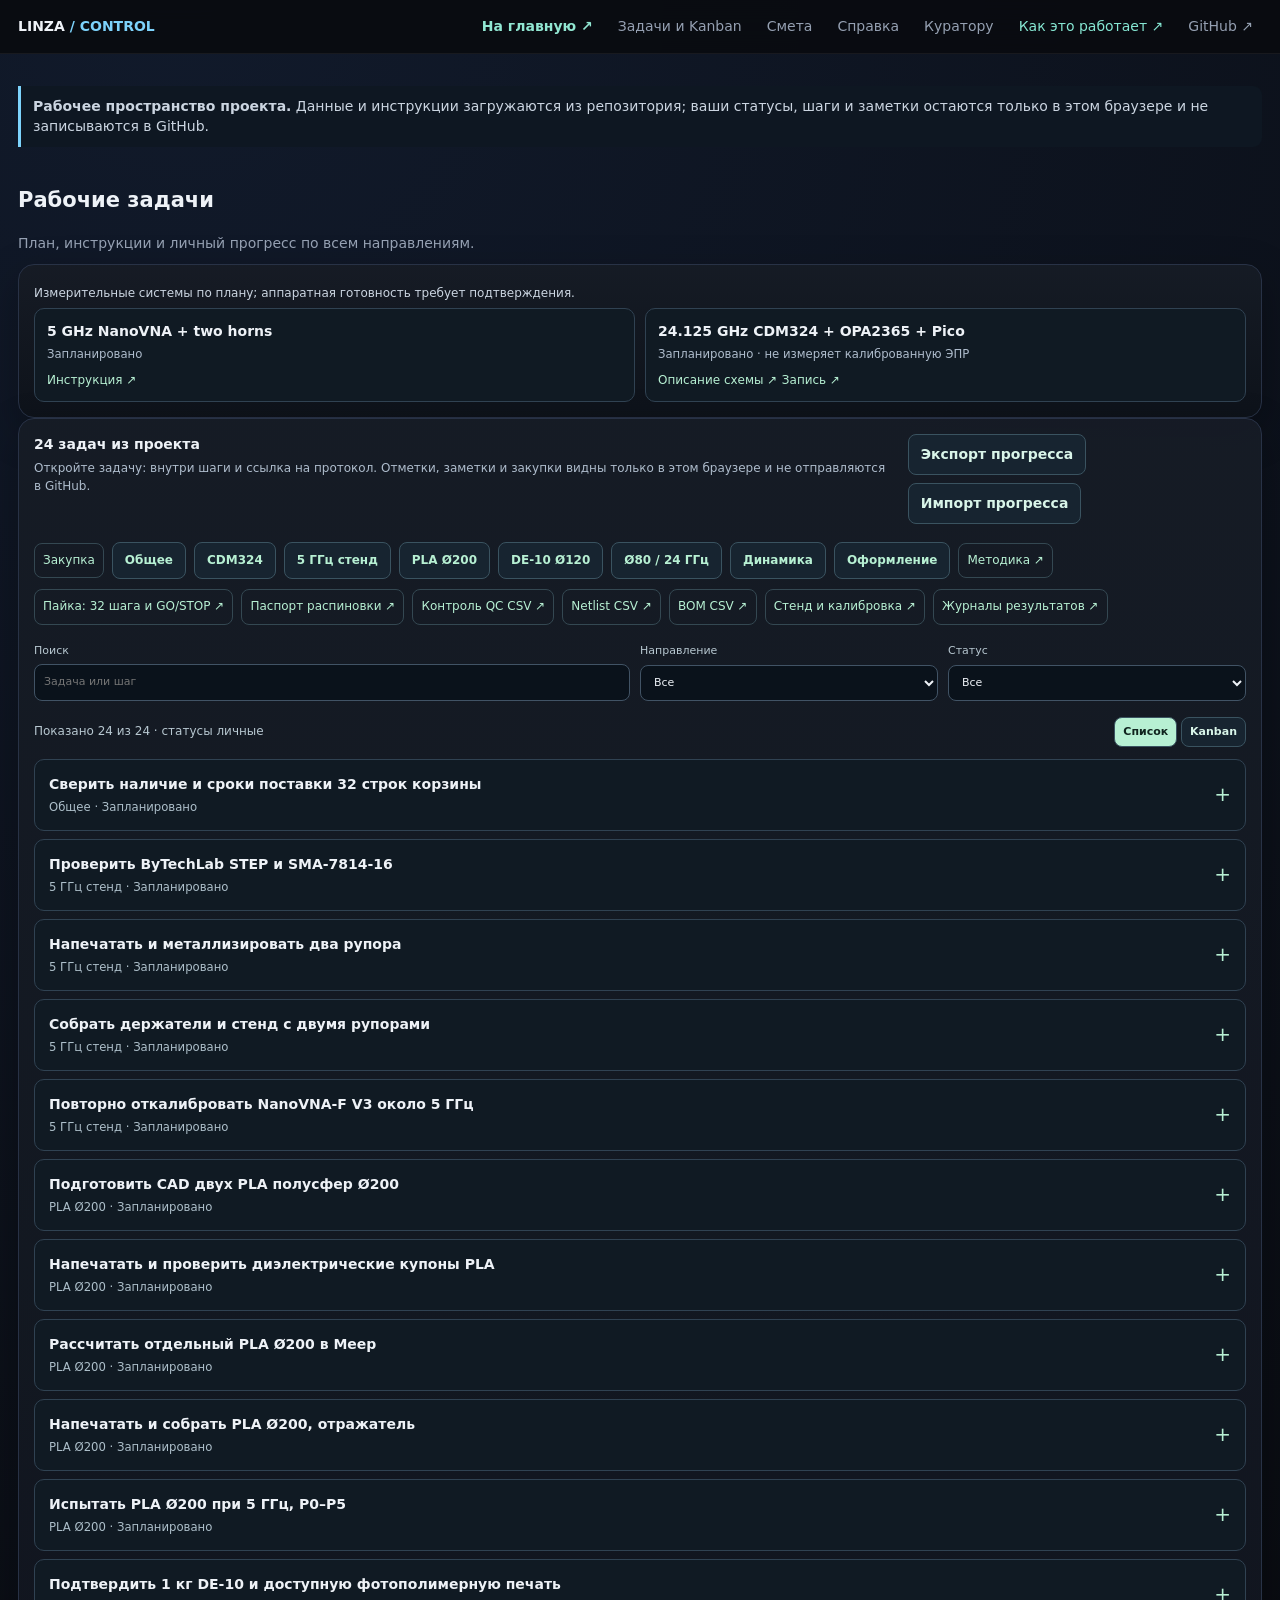
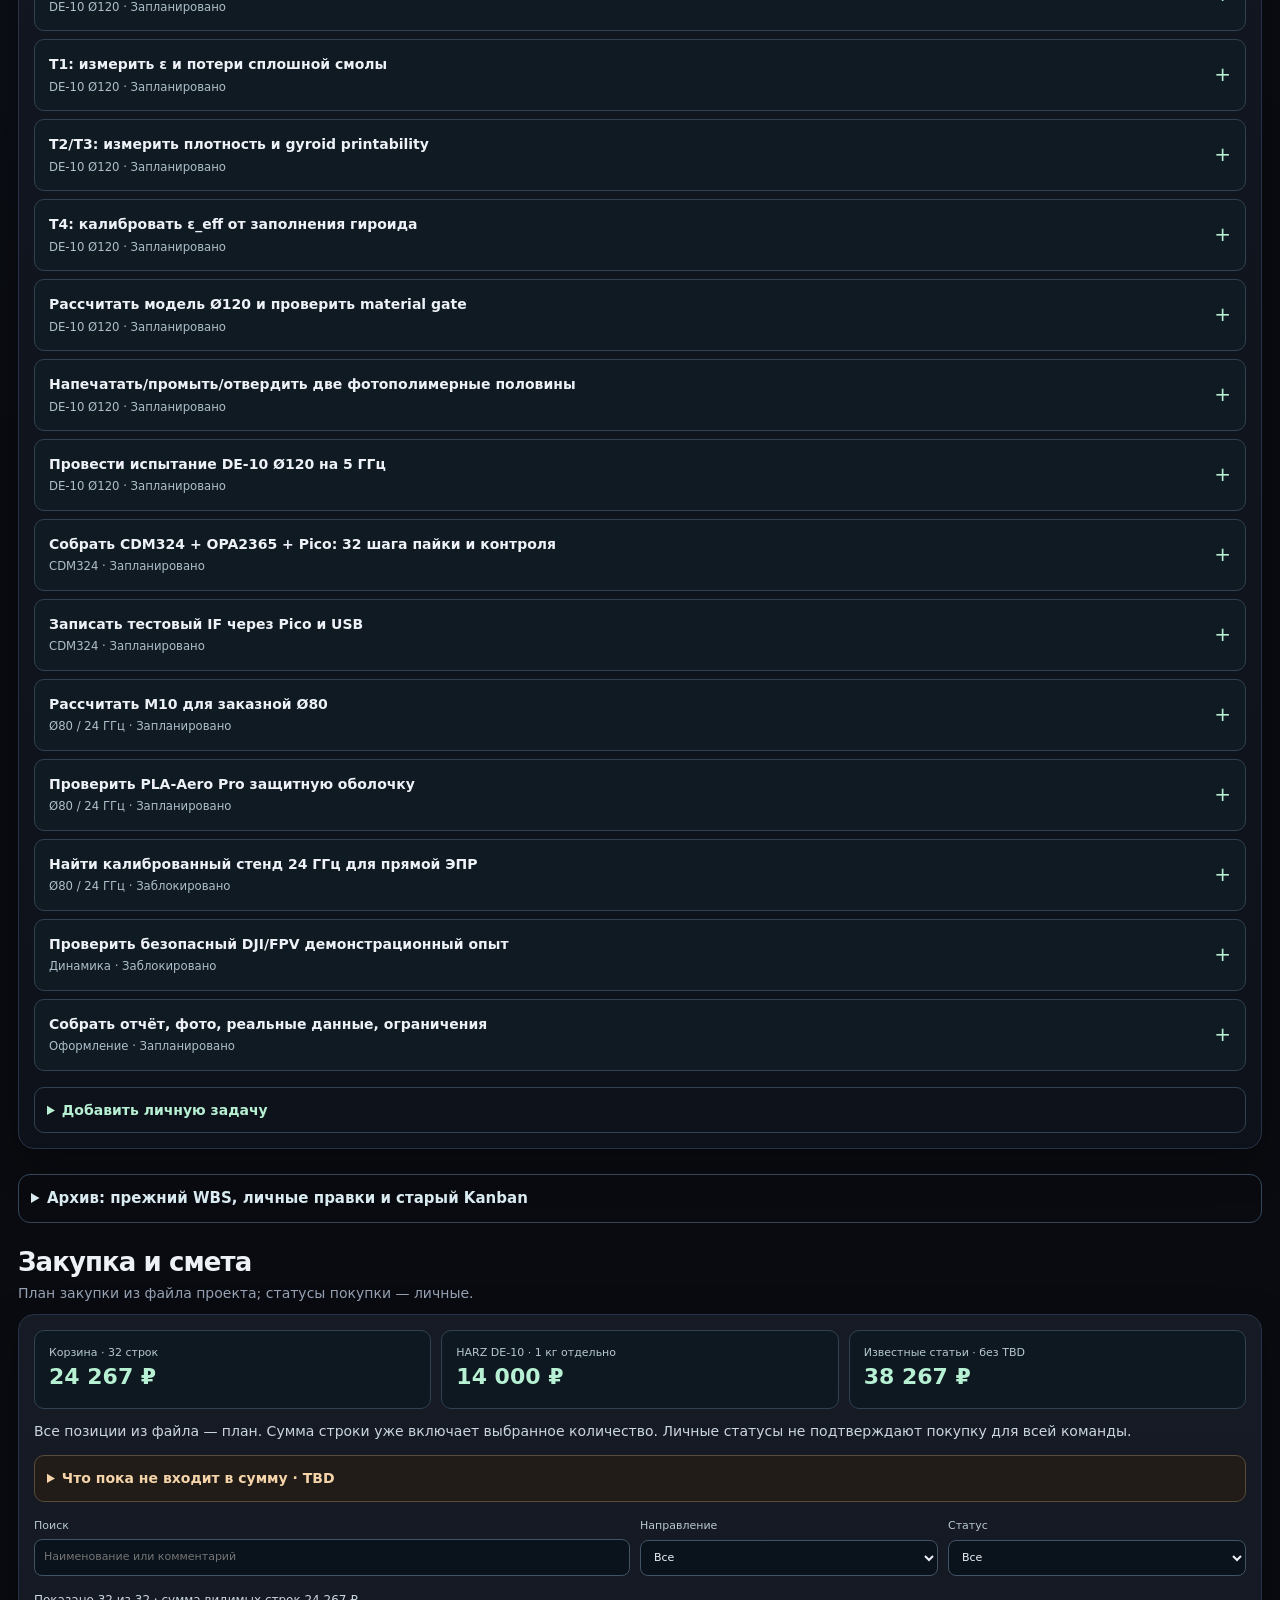
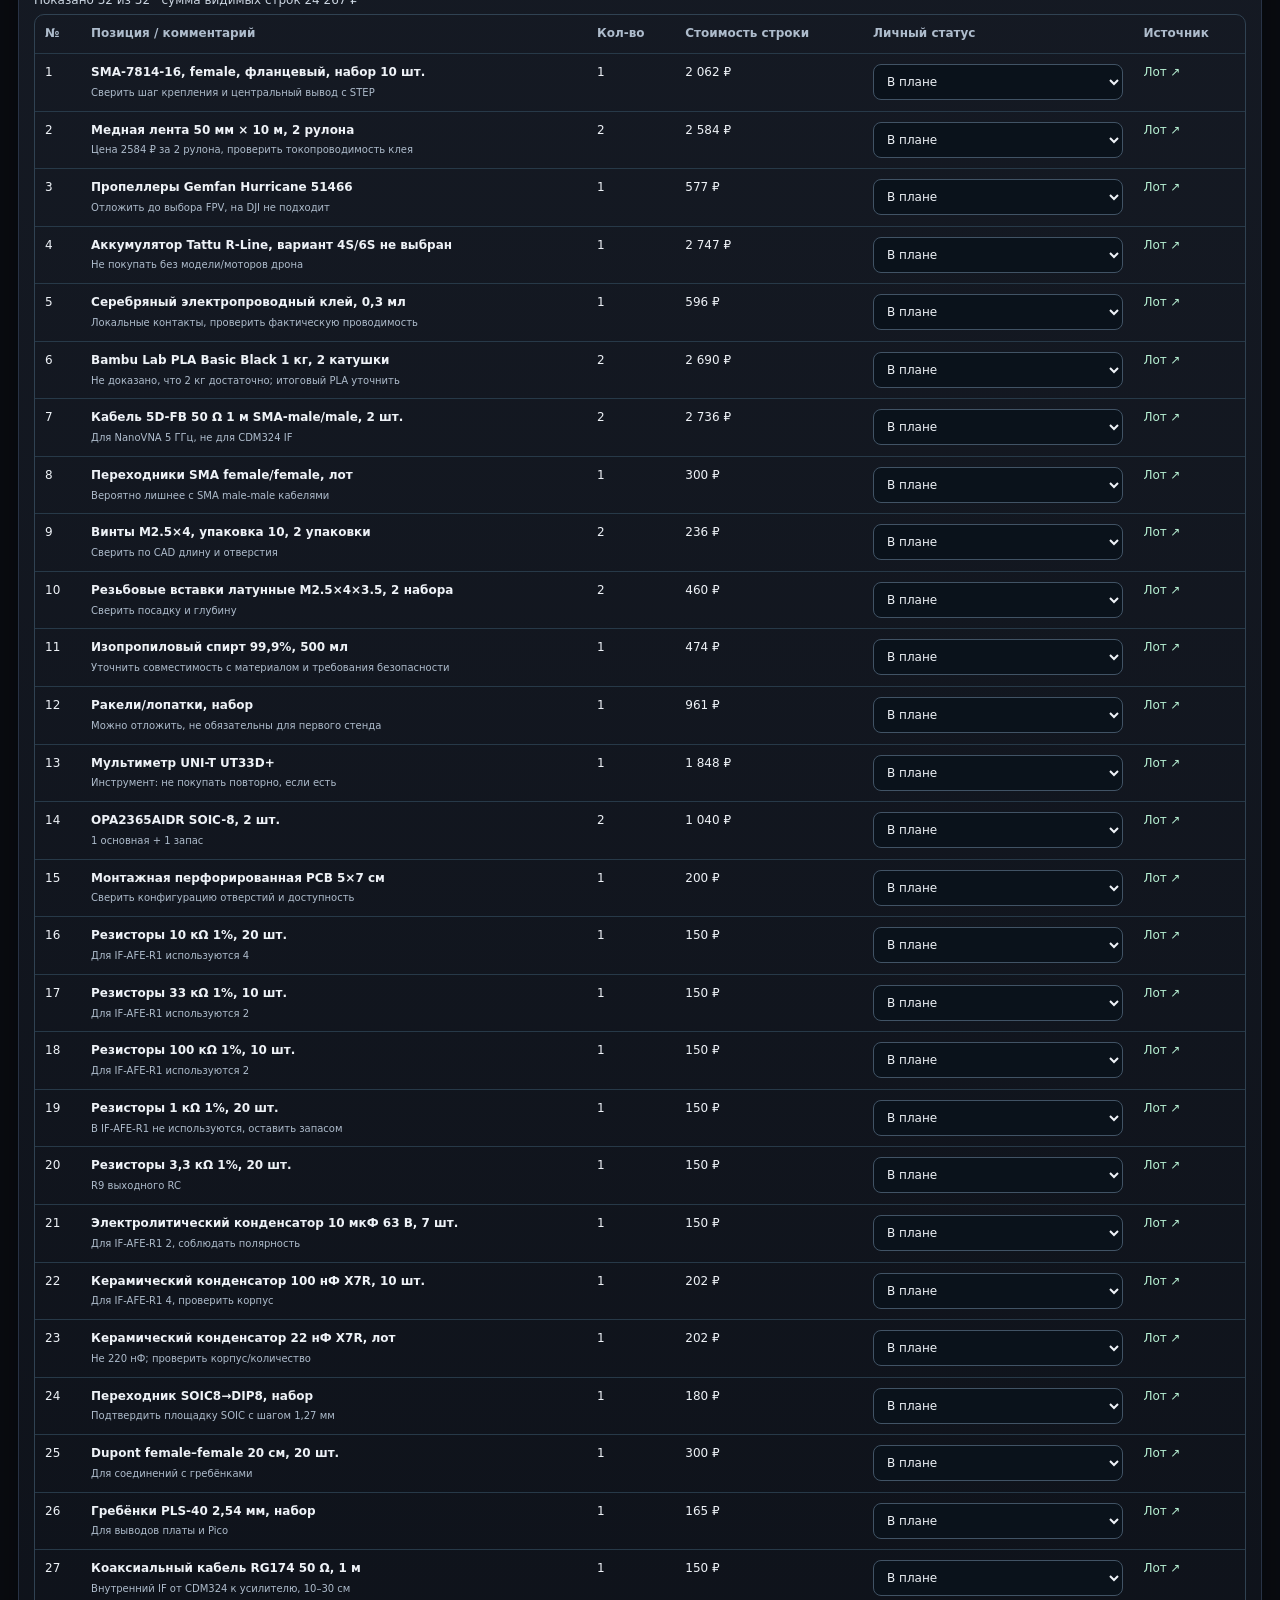
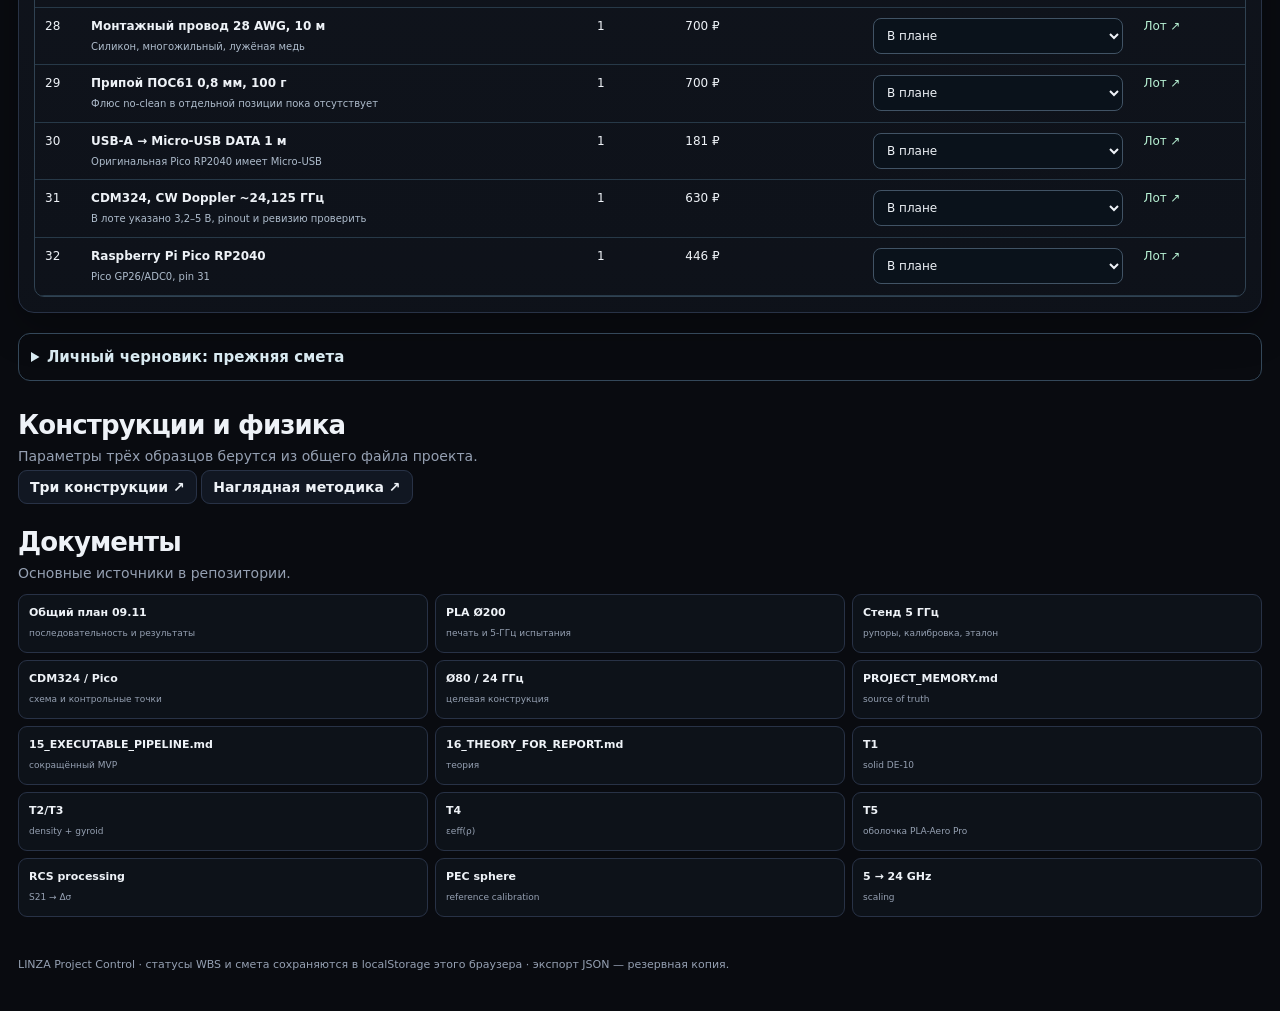
==== commit be5139f0: "Add concise project brief for curator" ====
--- a/site/board.html
+++ b/site/board.html
@@ -19,7 +19,7 @@
 <link rel="stylesheet" href="./workspace.css">
 </head>
 <body>
-<div class="top"><div class="topin"><div class="brand">LINZA <span>/ CONTROL</span></div><a class="nav" href="./index.html" style="color:#91e7d2;font-weight:800">На главную ↗</a><a class="nav" href="#canonicalActions">Задачи и Kanban</a><a class="nav" href="#budget">Смета</a><a class="nav" href="#reference">Справка</a><a class="nav" href="./explain.html" style="color:#86e7d3">Как это работает ↗</a><a class="nav" href="https://github.com/dikobrazuka/linza" target="_blank">GitHub ↗</a></div></div>
+<div class="top"><div class="topin"><div class="brand">LINZA <span>/ CONTROL</span></div><a class="nav" href="./index.html" style="color:#91e7d2;font-weight:800">На главную ↗</a><a class="nav" href="#canonicalActions">Задачи и Kanban</a><a class="nav" href="#budget">Смета</a><a class="nav" href="#reference">Справка</a><a class="nav" href="./curator.html">Куратору</a><a class="nav" href="./explain.html" style="color:#86e7d3">Как это работает ↗</a><a class="nav" href="https://github.com/dikobrazuka/linza" target="_blank">GitHub ↗</a></div></div>
 <main class="wrap">
 <div class="note" style="margin-top:14px"><b>Рабочее пространство проекта.</b> Данные и инструкции загружаются из репозитория; ваши статусы, шаги и заметки остаются только в этом браузере и не записываются в GitHub.</div>
 <section id="canonicalActions"><div class="head"><div><h1>Рабочие задачи</h1><p>План, инструкции и личный прогресс по всем направлениям.</p></div></div><div class="card box" id="canonicalSystems">Загрузка измерительных систем…</div><div class="card box" id="canonicalActionsData">Загрузка плана…</div></section>
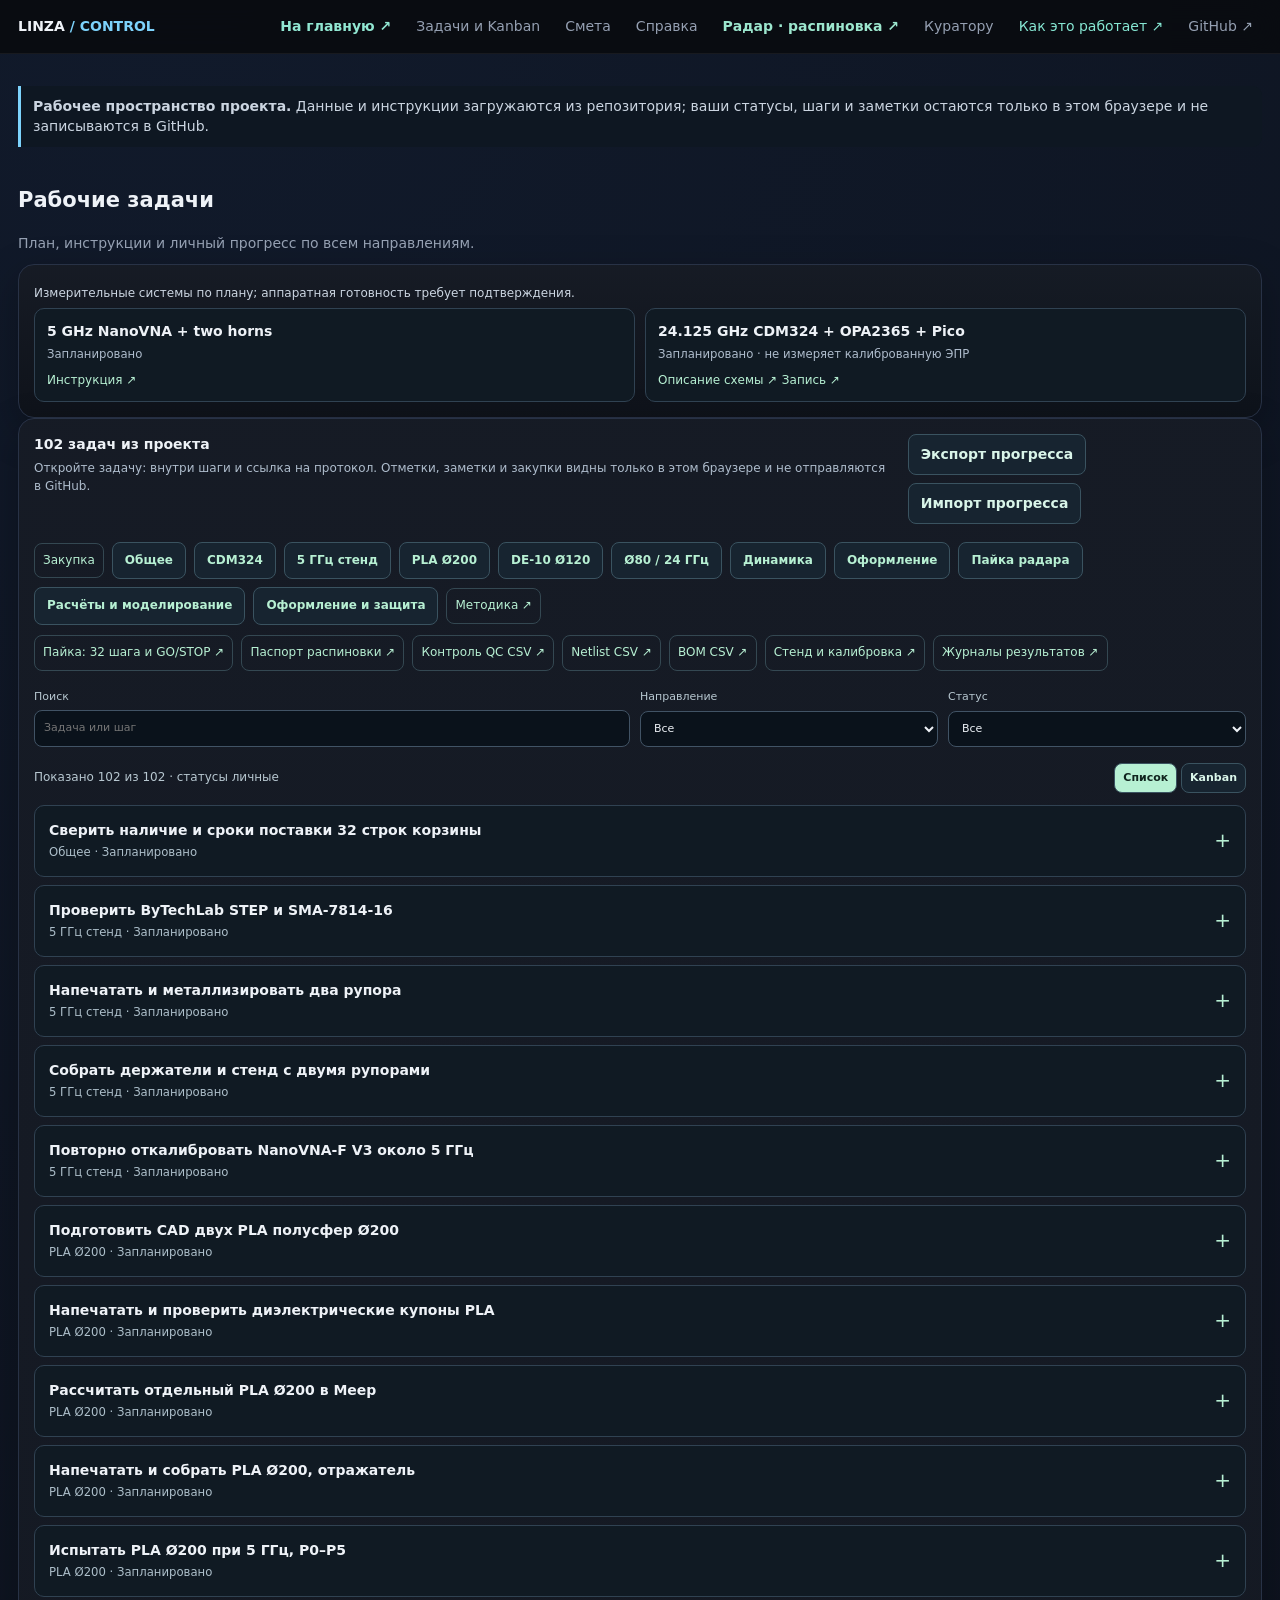
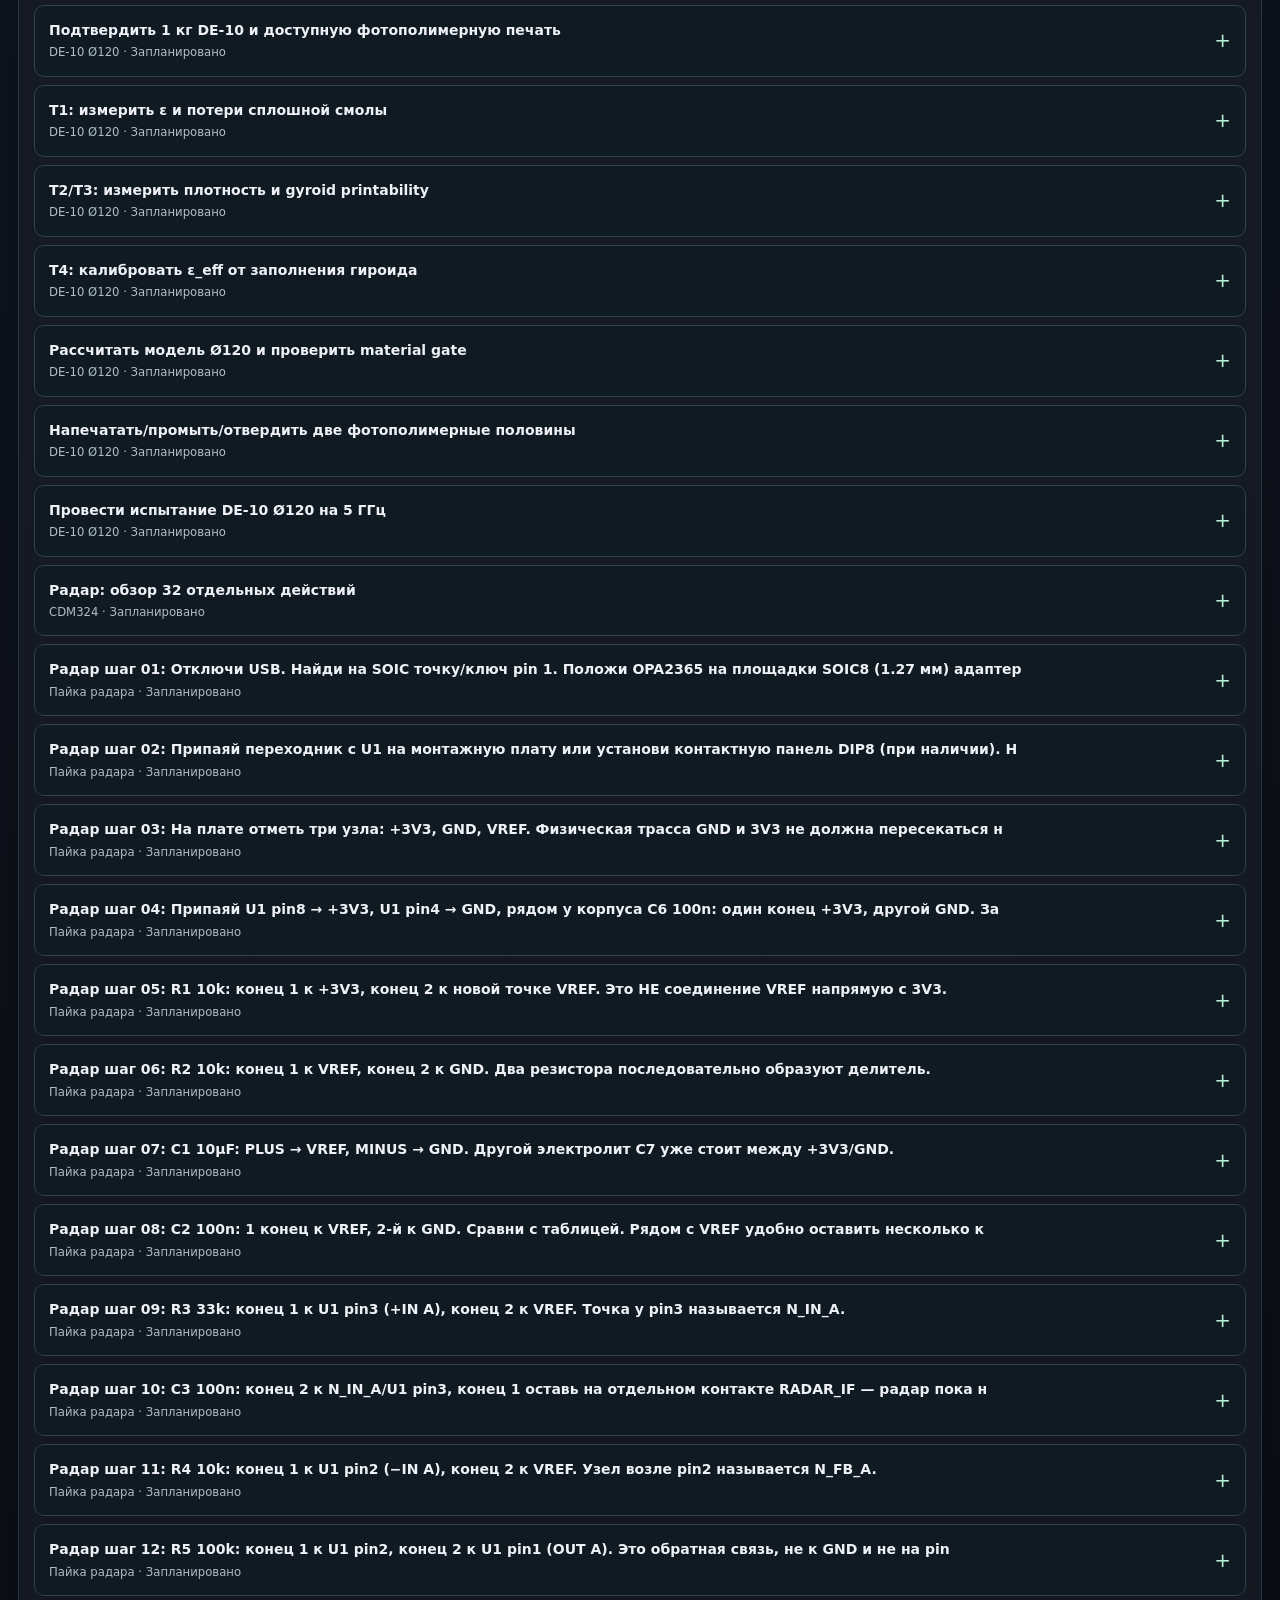
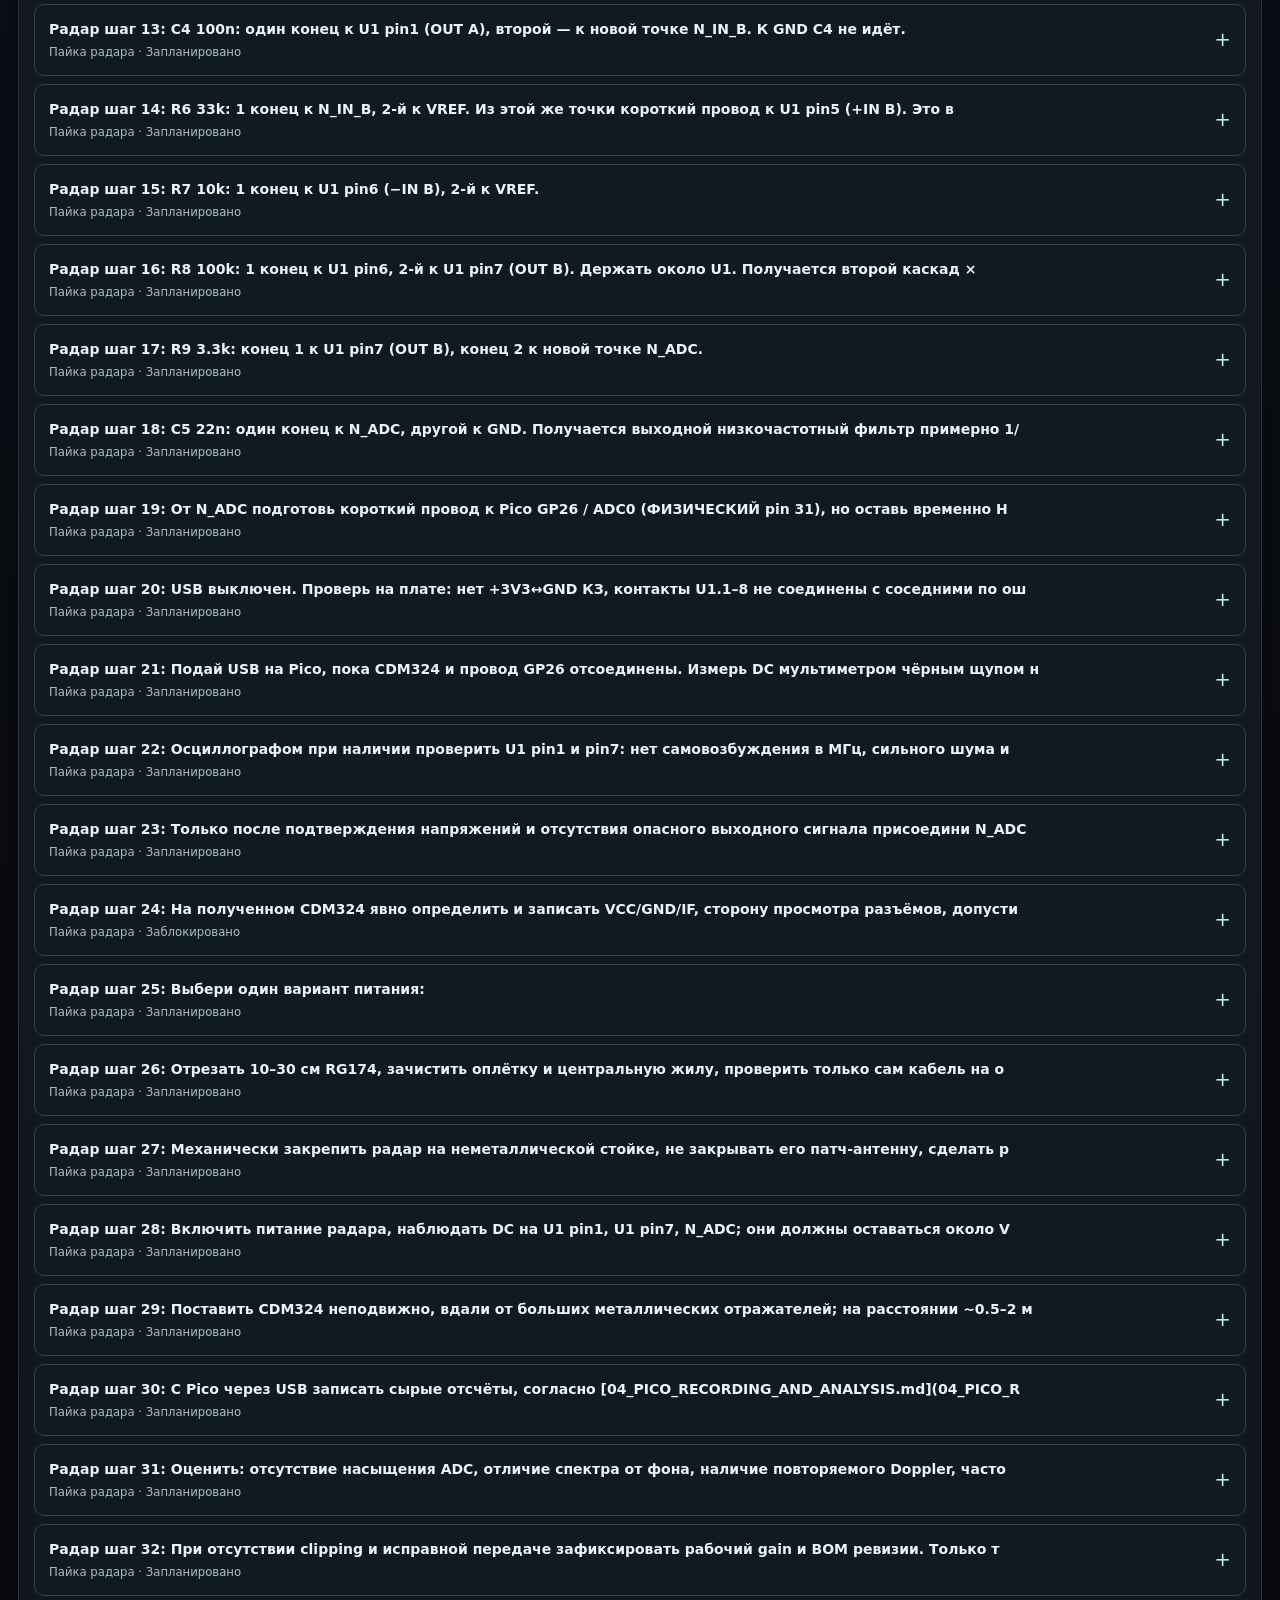
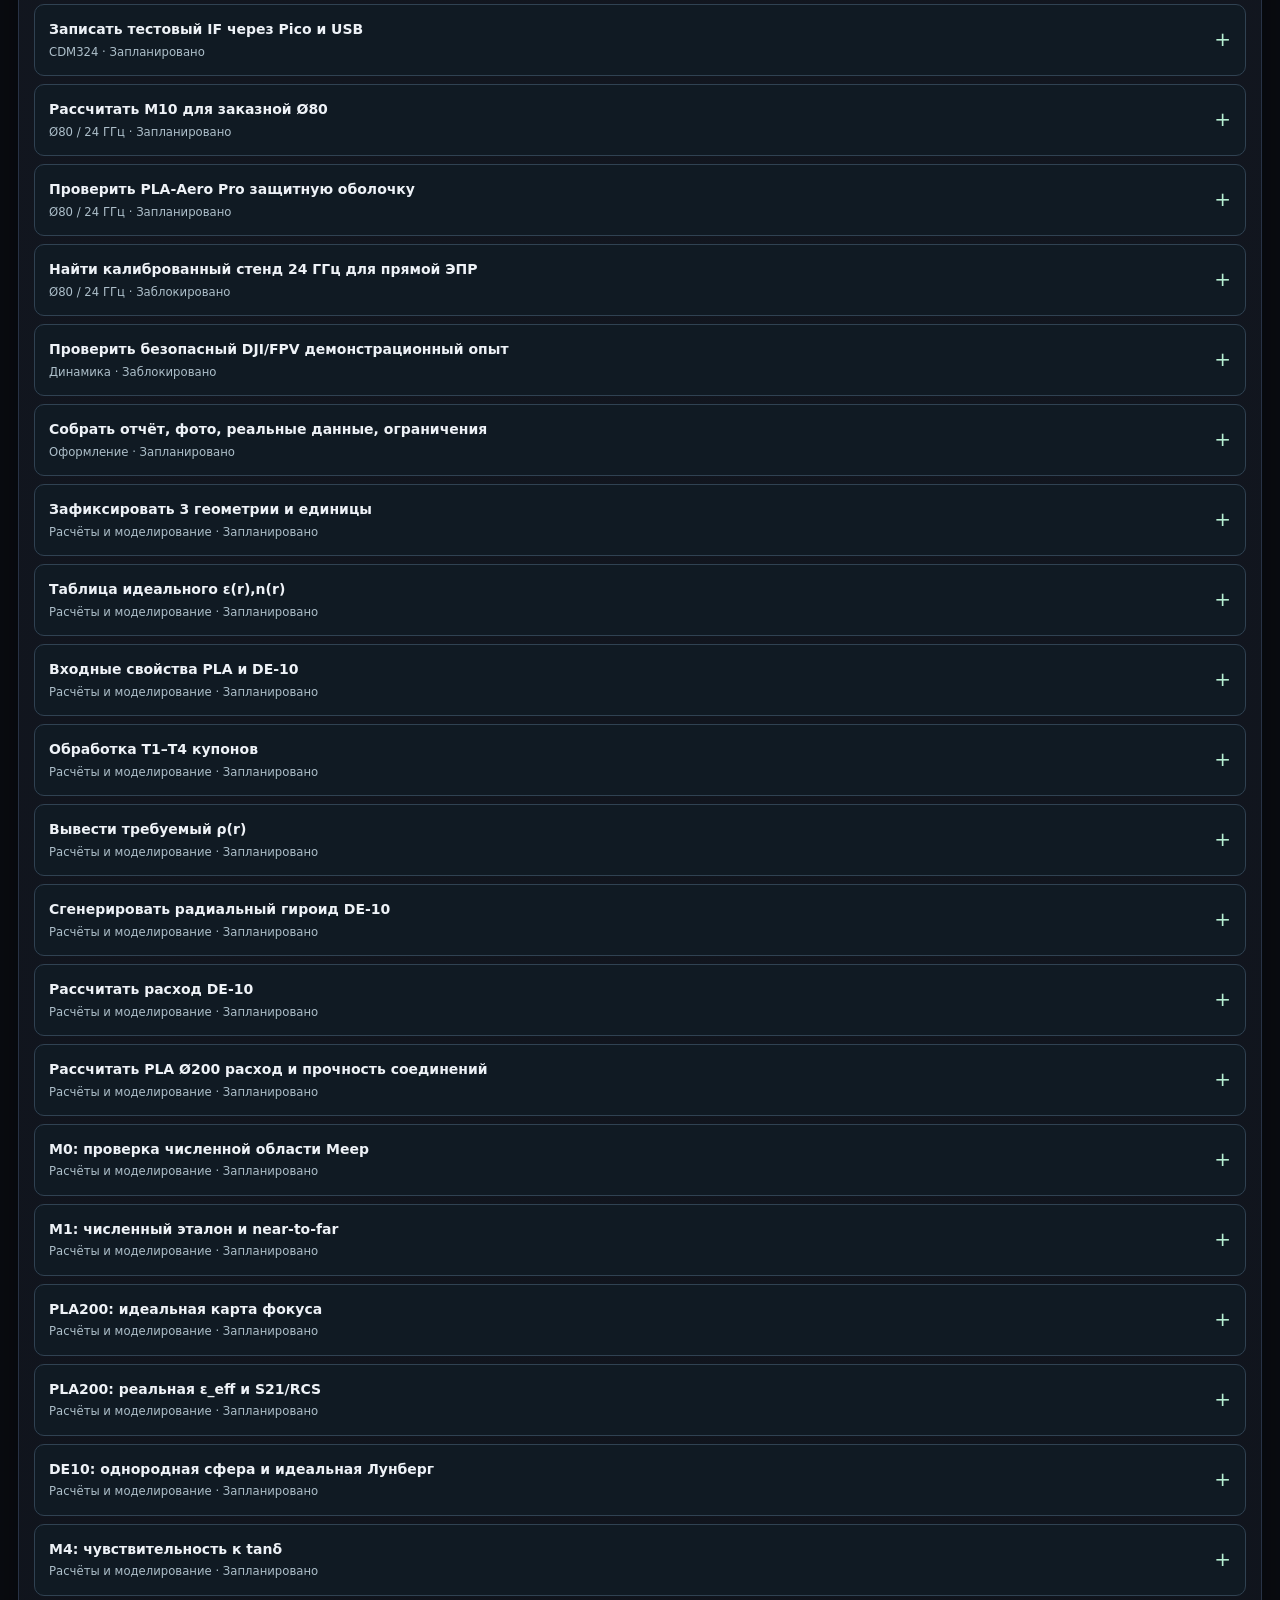
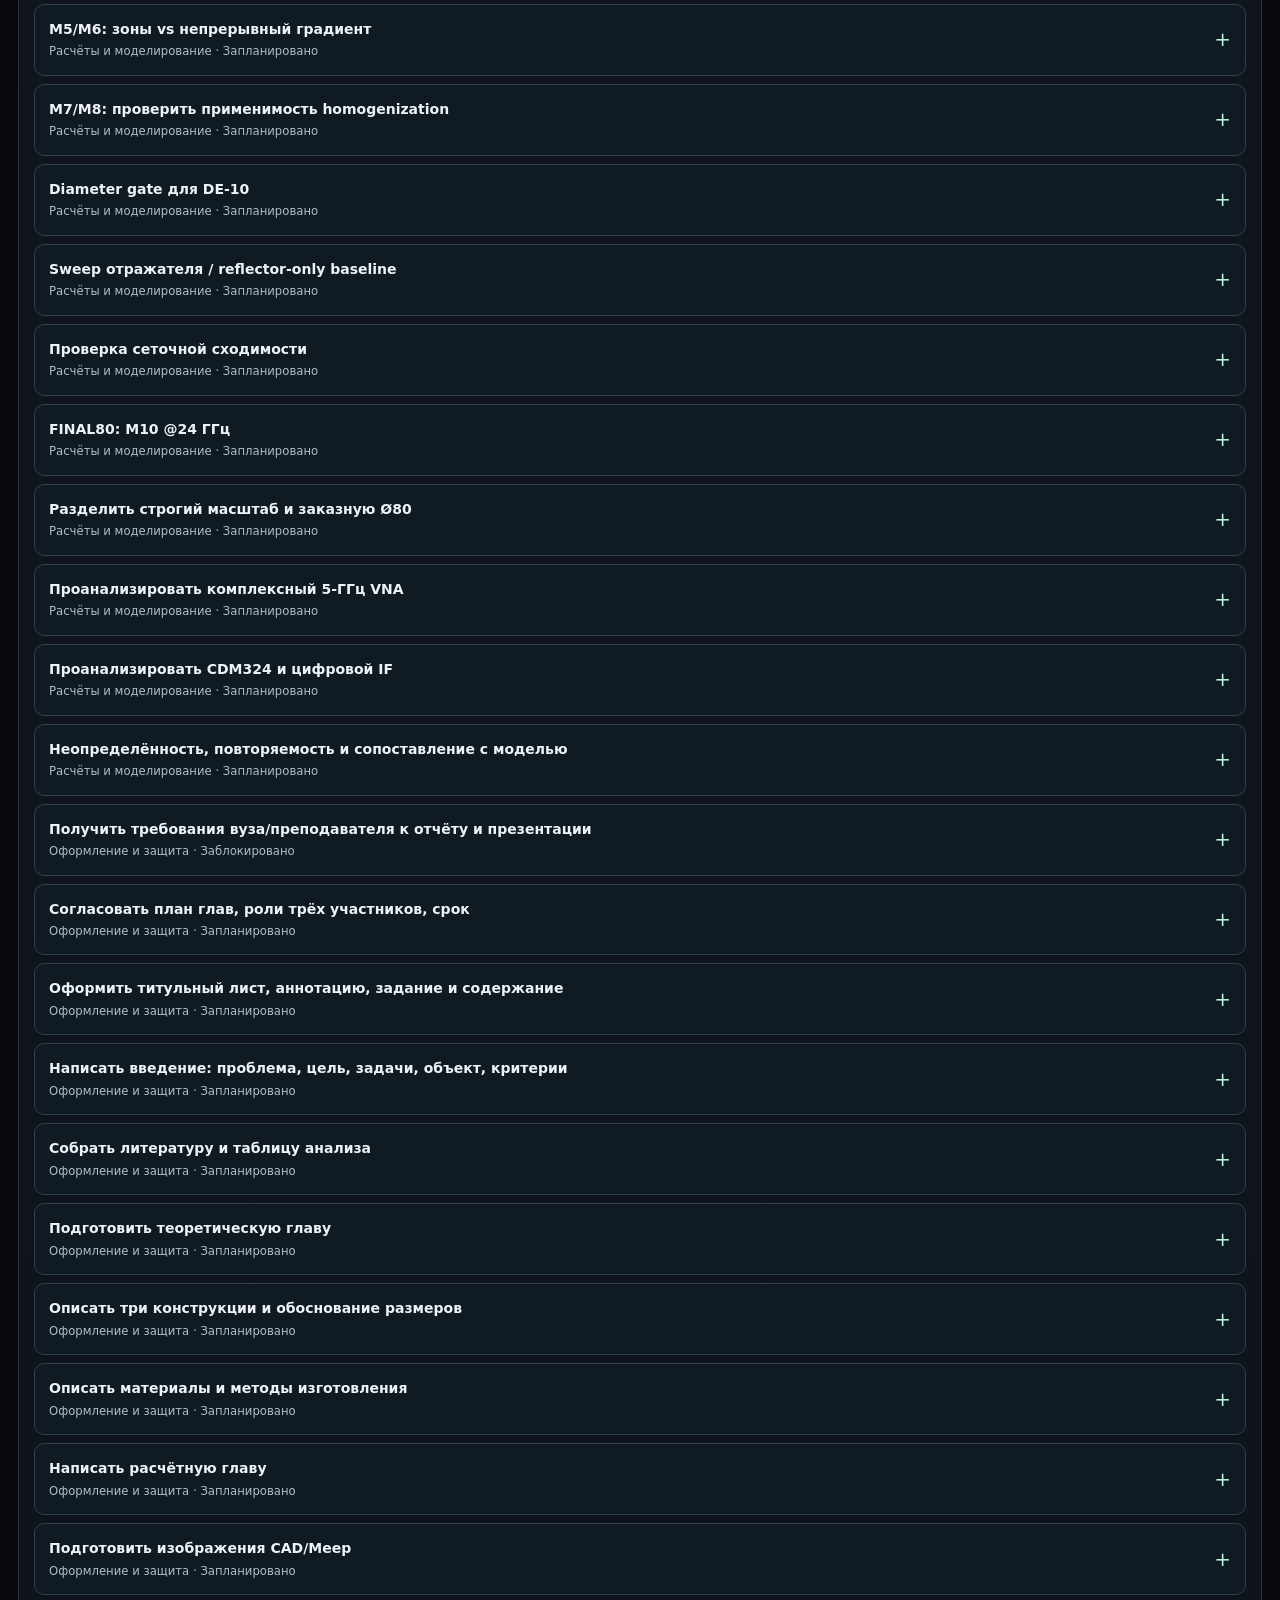
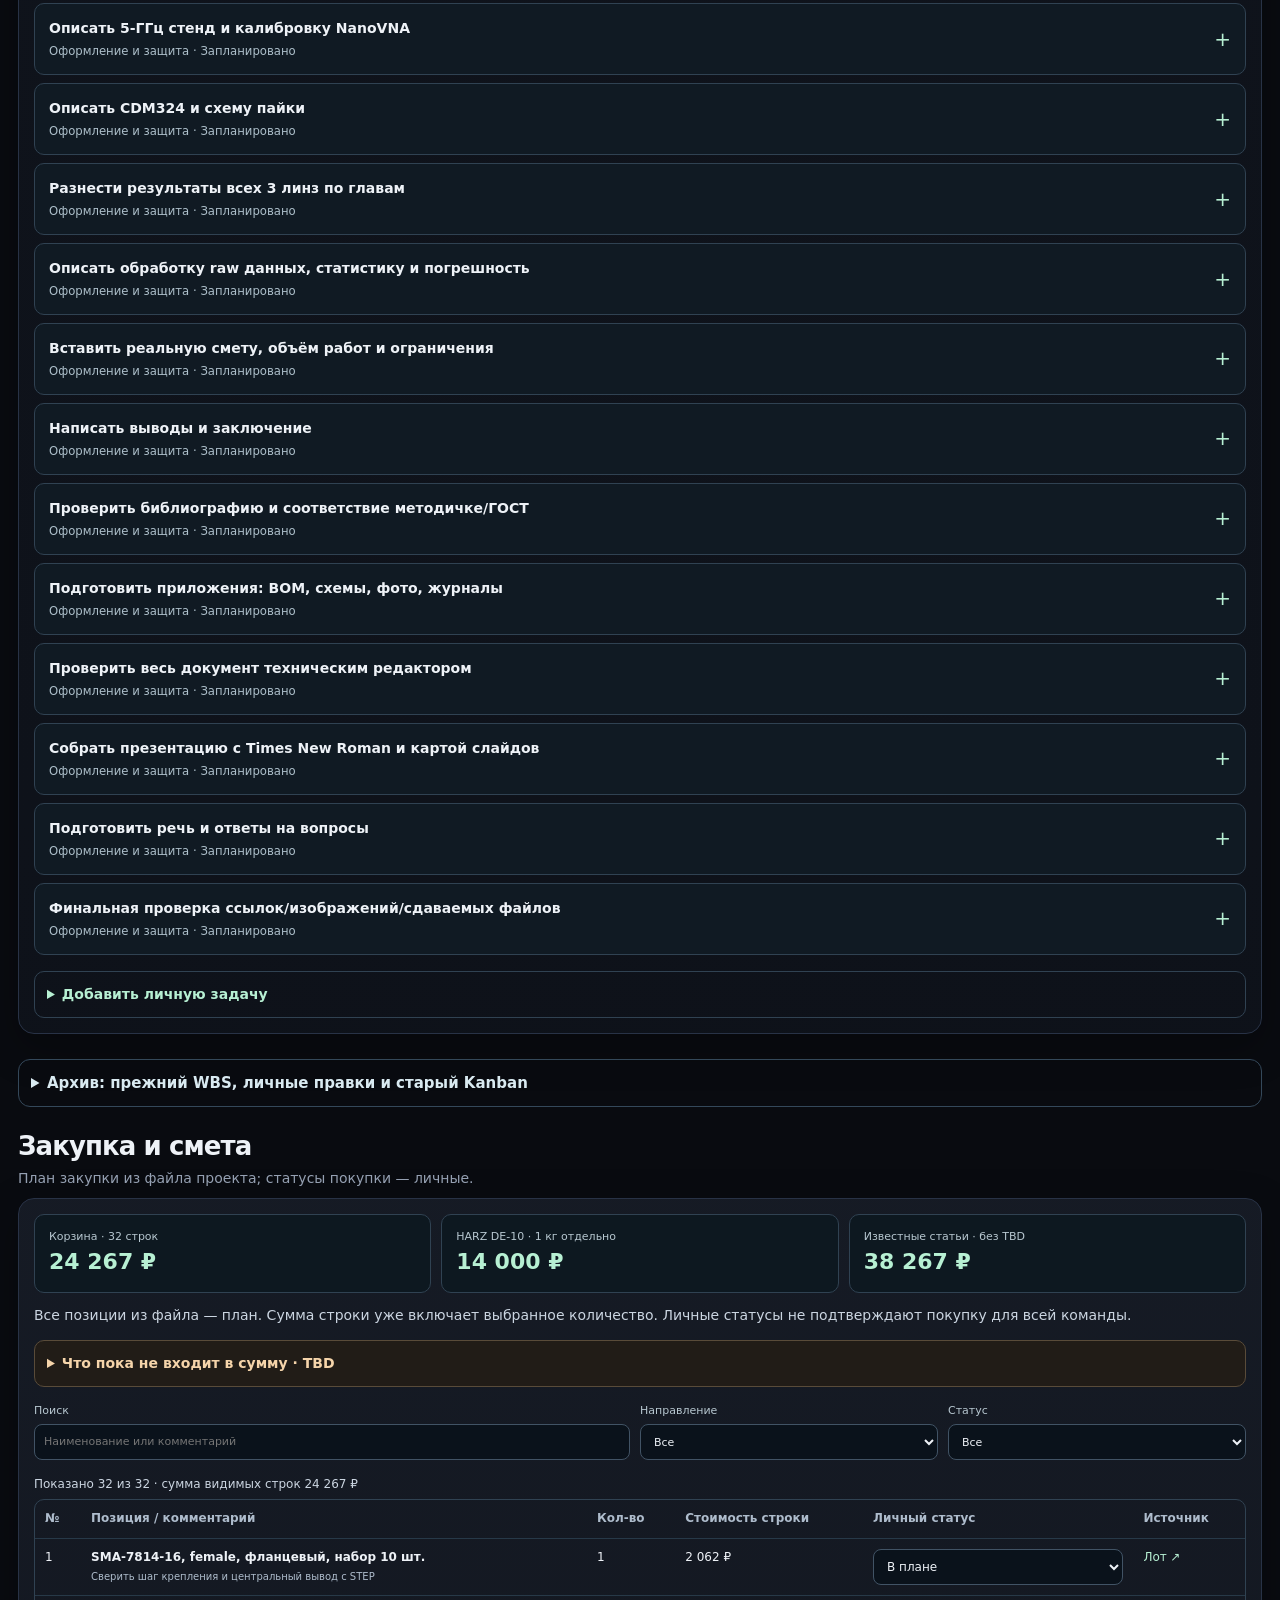
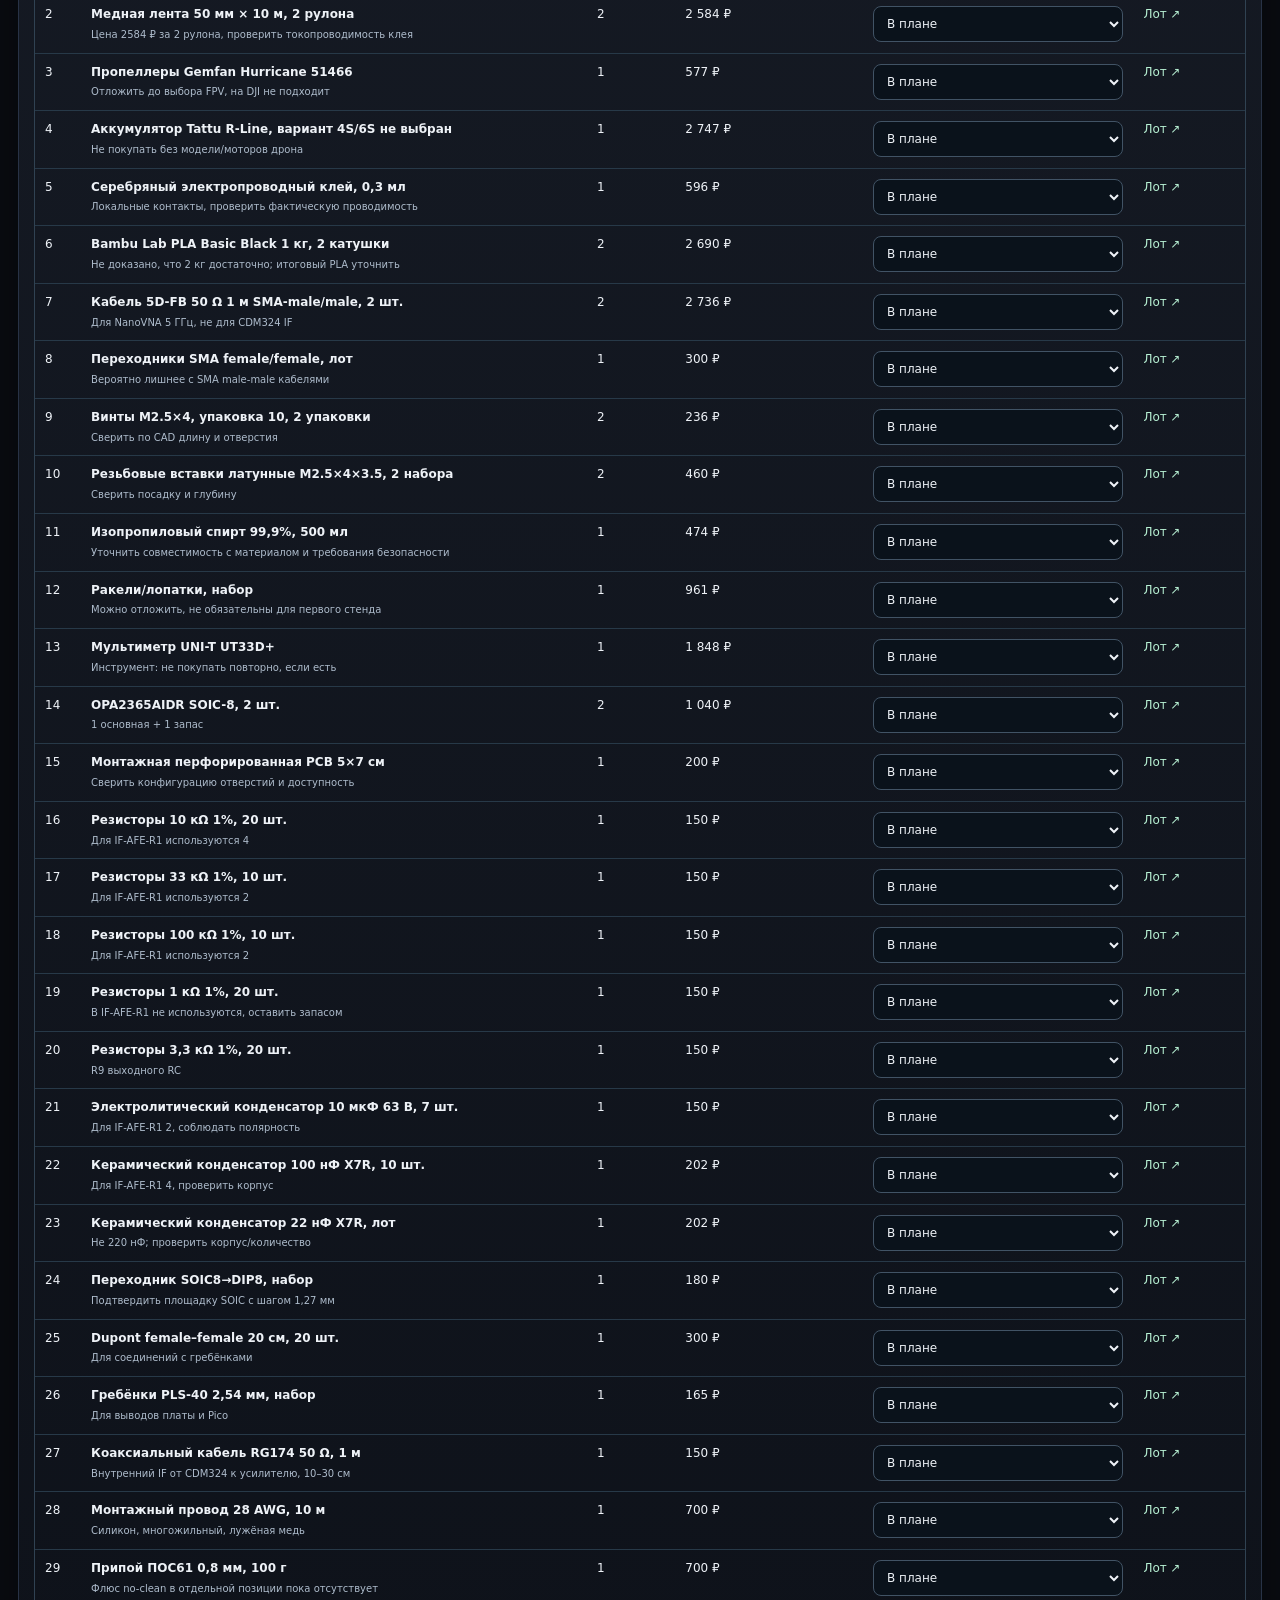
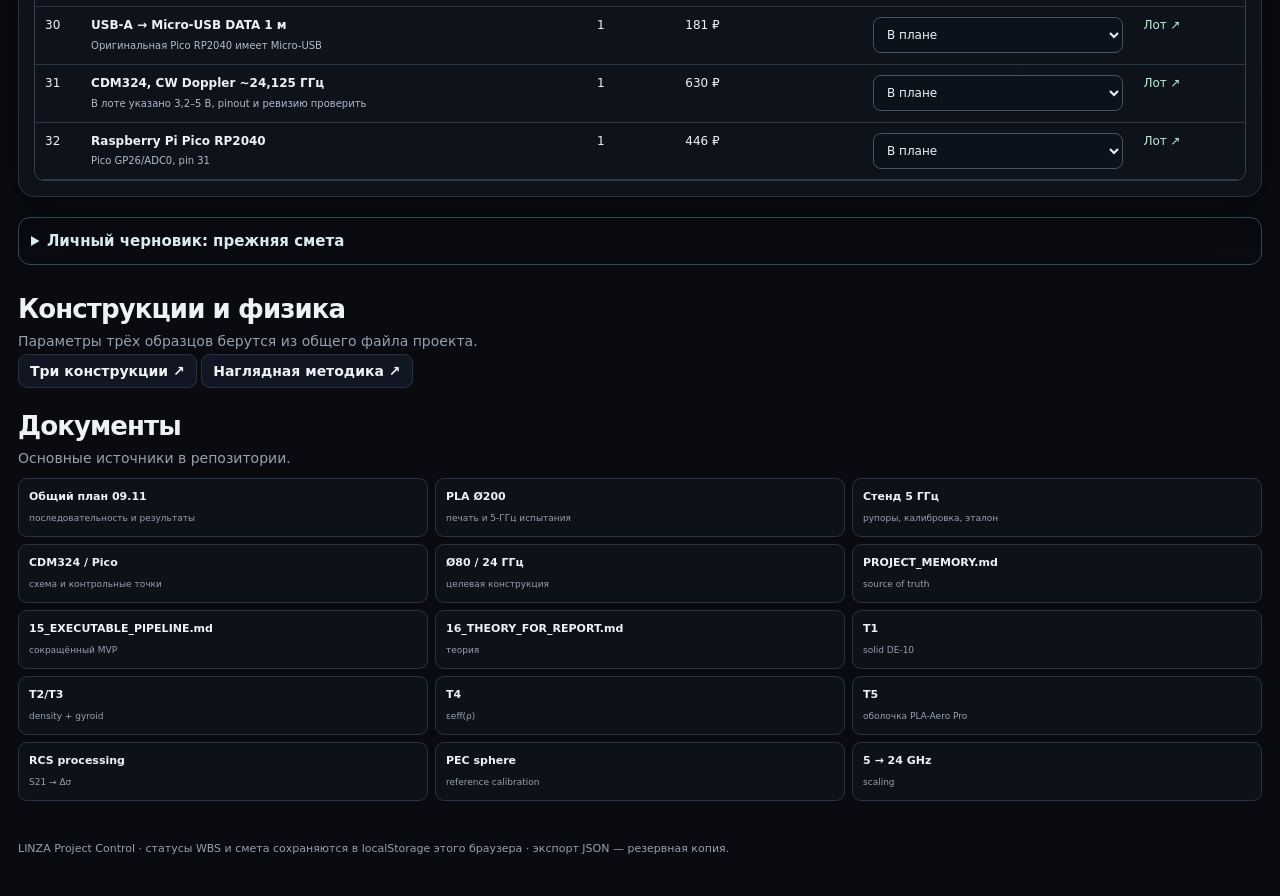
==== commit f56f19ed: "site: link illustrated radar soldering guide and document authoritative source" ====
--- a/site/board.html
+++ b/site/board.html
@@ -19,7 +19,7 @@
 <link rel="stylesheet" href="./workspace.css">
 </head>
 <body>
-<div class="top"><div class="topin"><div class="brand">LINZA <span>/ CONTROL</span></div><a class="nav" href="./index.html" style="color:#91e7d2;font-weight:800">На главную ↗</a><a class="nav" href="#canonicalActions">Задачи и Kanban</a><a class="nav" href="#budget">Смета</a><a class="nav" href="#reference">Справка</a><a class="nav" href="./curator.html">Куратору</a><a class="nav" href="./explain.html" style="color:#86e7d3">Как это работает ↗</a><a class="nav" href="https://github.com/dikobrazuka/linza" target="_blank">GitHub ↗</a></div></div>
+<div class="top"><div class="topin"><div class="brand">LINZA <span>/ CONTROL</span></div><a class="nav" href="./index.html" style="color:#91e7d2;font-weight:800">На главную ↗</a><a class="nav" href="#canonicalActions">Задачи и Kanban</a><a class="nav" href="#budget">Смета</a><a class="nav" href="#reference">Справка</a><a class="nav" href="./radar.html" style="color:#9ce7ce;font-weight:800">Радар · распиновка ↗</a><a class="nav" href="./curator.html">Куратору</a><a class="nav" href="./explain.html" style="color:#86e7d3">Как это работает ↗</a><a class="nav" href="https://github.com/dikobrazuka/linza" target="_blank">GitHub ↗</a></div></div>
 <main class="wrap">
 <div class="note" style="margin-top:14px"><b>Рабочее пространство проекта.</b> Данные и инструкции загружаются из репозитория; ваши статусы, шаги и заметки остаются только в этом браузере и не записываются в GitHub.</div>
 <section id="canonicalActions"><div class="head"><div><h1>Рабочие задачи</h1><p>План, инструкции и личный прогресс по всем направлениям.</p></div></div><div class="card box" id="canonicalSystems">Загрузка измерительных систем…</div><div class="card box" id="canonicalActionsData">Загрузка плана…</div></section>
